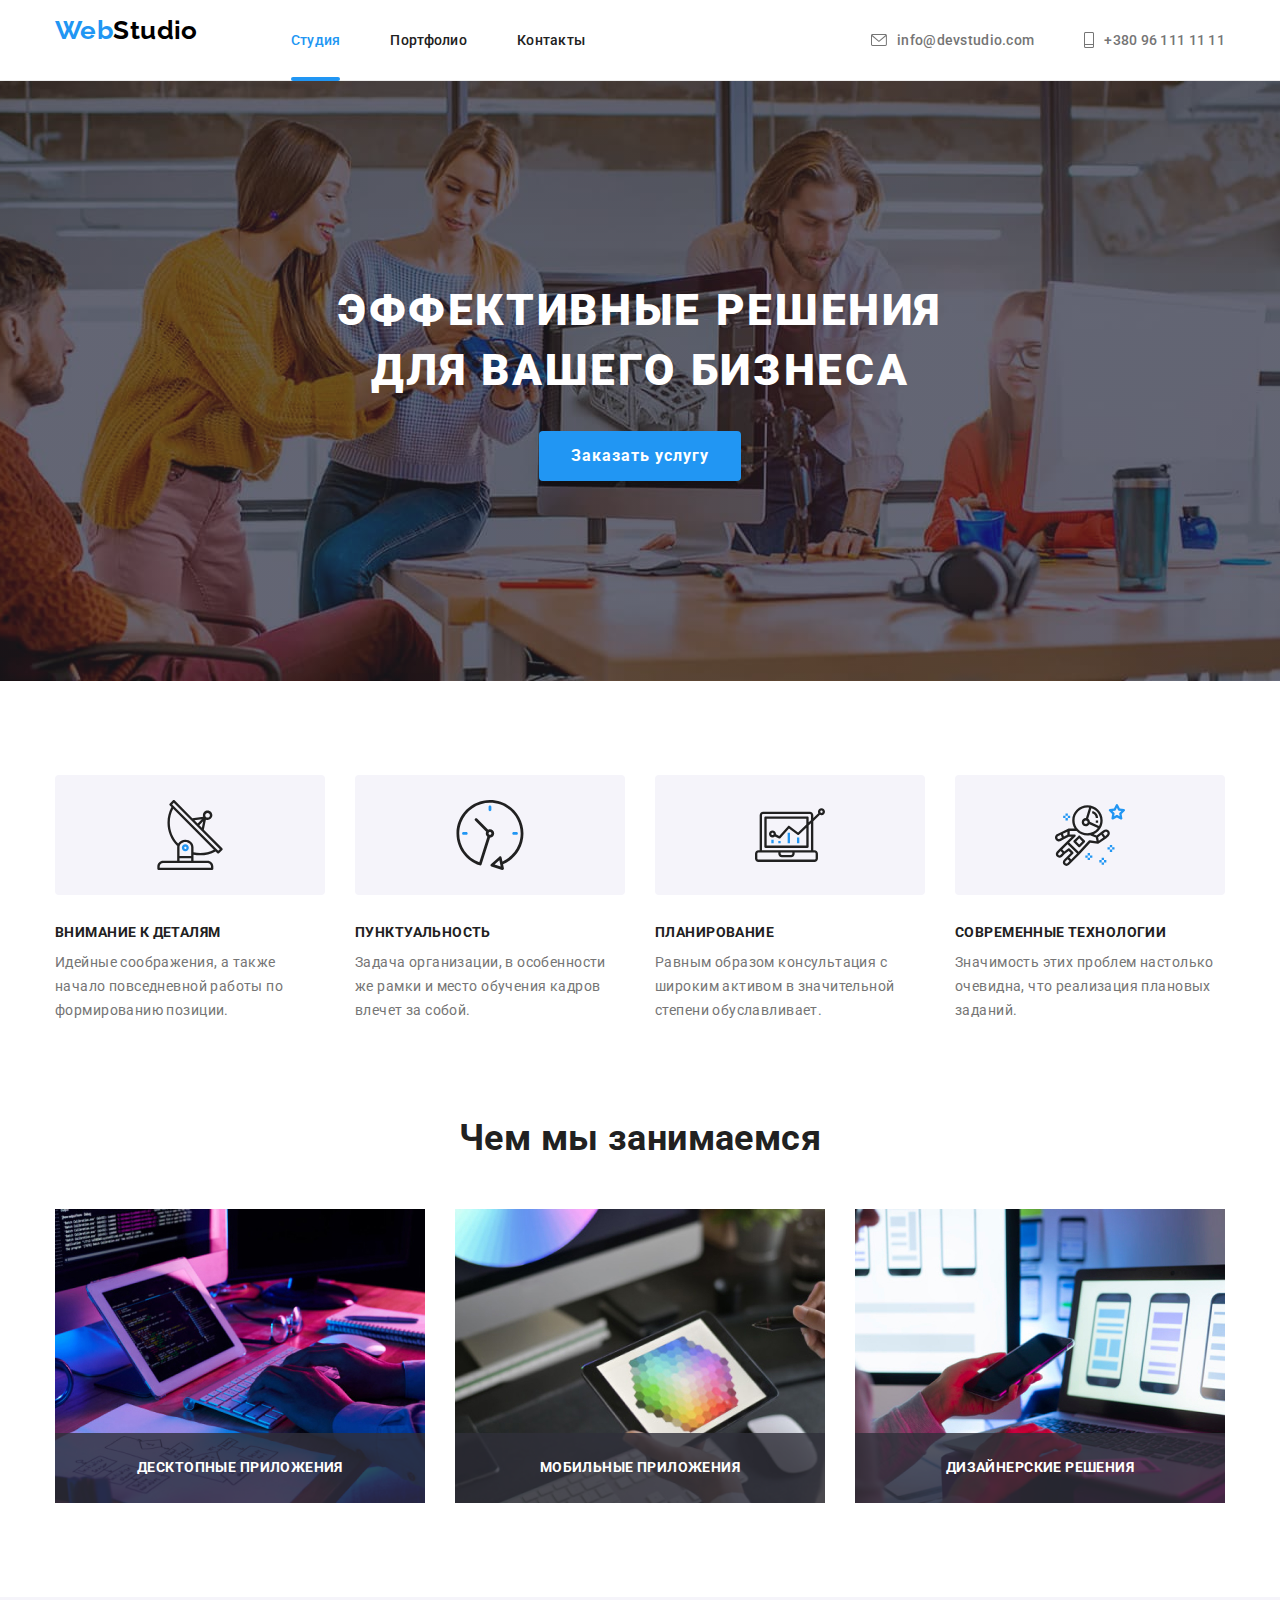
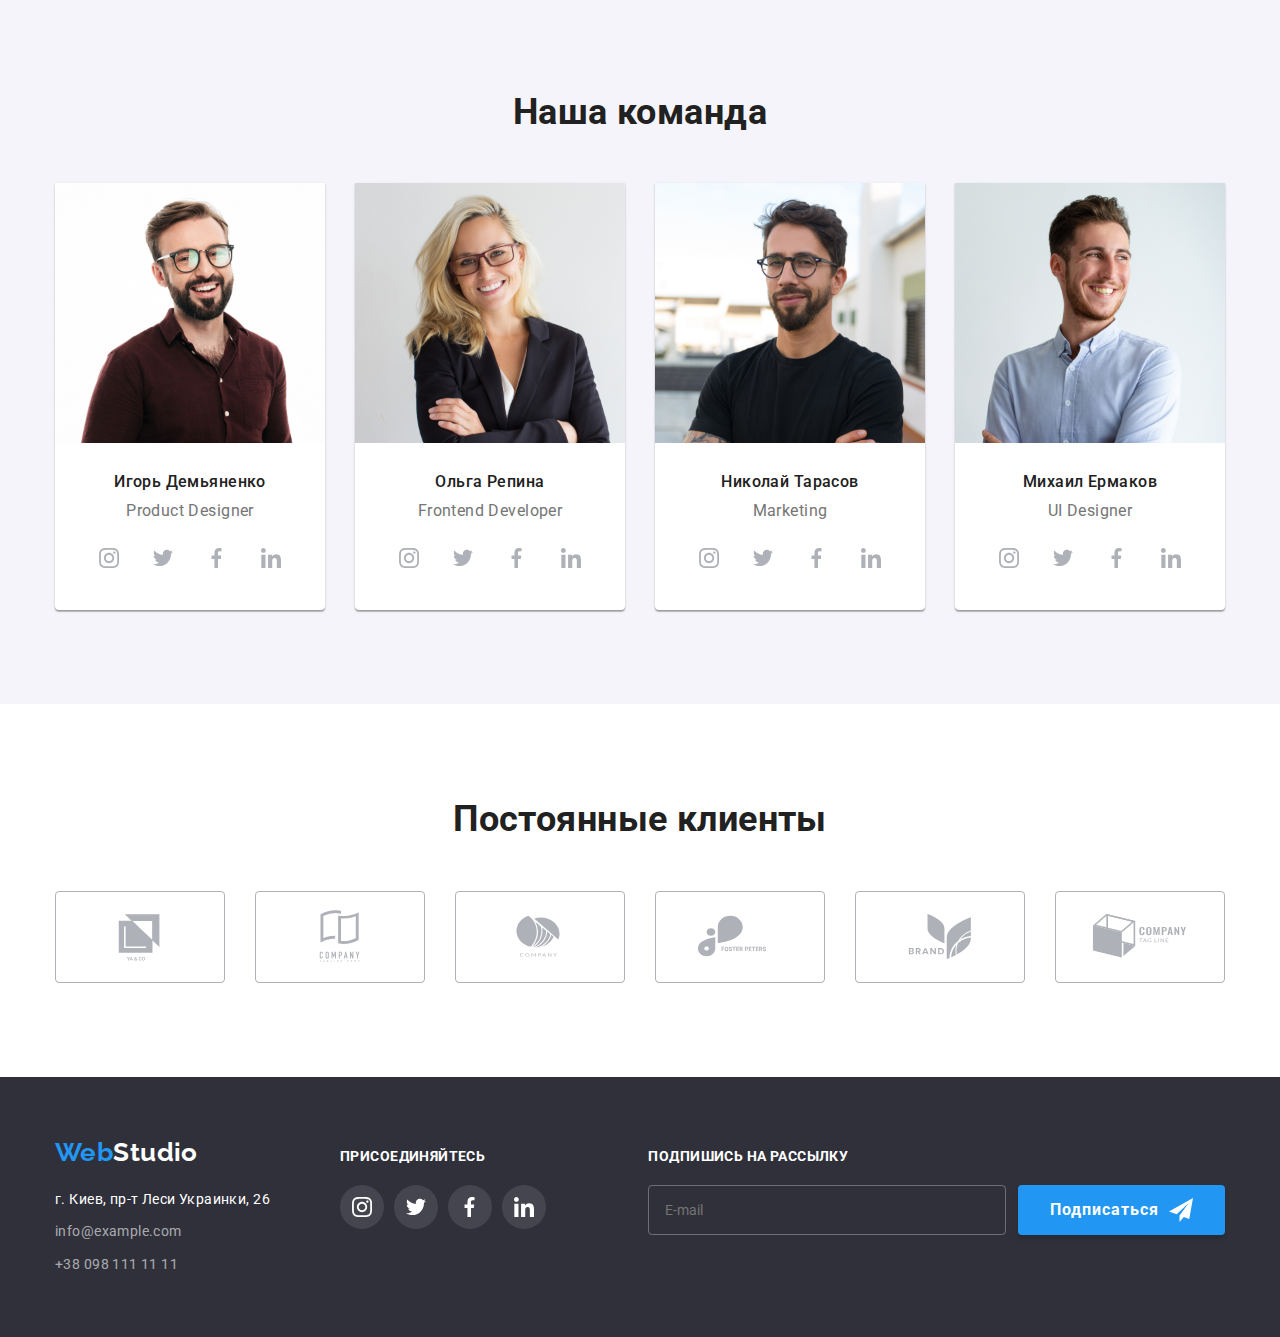
==== index.html @ 44a7eff5 "footer-index" ====
<!DOCTYPE html>
<html lang="ru">

<head>
    <meta charset="UTF-8">
    <meta http-equiv="X-UA-Compatible" content="IE=edge">
    <meta name="viewport" content="width=device-width, initial-scale=1.0">
    <title>WebStudio</title>
    <link rel="preconnect" href="https://fonts.googleapis.com">
    <link rel="preconnect" href="https://fonts.gstatic.com" crossorigin>
    <link href="https://fonts.googleapis.com/css2?family=Raleway:wght@700&family=Roboto:wght@400;500&display=swap"
        rel="stylesheet" />


    <link rel="stylesheet"
        href="https://cdnjs.cloudflare.com/ajax/libs/modern-normalize/1.1.0/modern-normalize.min.css" />



    <link rel="stylesheet" href="./сss/styles.css" />
</head>

<body>
    <header class="page-header">
        <div class="container page-header__container">
            <nav class="container__nav">

                <a href="./index.html" class="container__logo">Web<span class="container__accent">Studio</span></a>

                

                <ul class="navigation list">
                    <li class="navigation__item"><a href="" class="navigation__link navigation__link--current link">Студия</a></li>
                    <li class="navigation__item"><a href="./portfolio.html" class="navigation__link link">Портфолио</a></li>
                    <li class="navigation__item"><a href="" class="navigation__link link">Контакты</a></li>
                </ul>
            </nav>


            <ul class="contact list">


                <li class="contact__item">


                    <a href="mailto:info@devstudio.com" class="contact__link link">
                        <svg class="contact__icon" width="16" height="12">
                            <use href="./images/sprite.svg#icon-envelope"></use>
                        </svg>info@devstudio.com</a>
                </li>





                <li class="contact__item"><a href="tel:+380961111111" class="contact__link link">
                        <svg class="contact__icon" width="10" height="16">
                            <use href="./images/sprite.svg#icon-phone"></use>
                        </svg>+380 96 111 11 11</a></li>
            </ul>
        </div>

    </header>





    <main>
        <section class="hero">
            <div class="container">
                <h1 class="hero__title">Эффективные решения для вашего бизнеса</h1>
    <button type="button" class="button" data-modal-open>Заказать услугу</button>

       
            </div>
        </section>




        <section class="section section--first">
            <div class="container">
                <h2 class="hide">Преимущества</h2>

                <ul class="section__feature card__set list">

                    <li class="item card__item">
                        <div class="section__icon">
                            <svg width="70" height="70">
                                <use href="./images/sprite1.svg#icon-antenna">
                                </use>
                            </svg>
                        </div>

                        <h3 class="feature__title">Внимание к деталям</h3>
                        <p class="section__text">Идейные соображения, а также начало повседневной работы по формированию
                            позиции.</p>
                    </li>

                    <li class="item card__item">
                        <div class="section__icon">
                            <svg width="70" height="70">
                                <use href="./images/sprite1.svg#icon-clock">
                                </use>

                            </svg>
                        </div>
                        <h3 class="feature__title">Пунктуальность</h3>
                        <p class="section__text">Задача организации, в особенности же рамки и место обучения кадров
                            влечет за собой.</p>
                    </li>

                    <li class="item card__item">
                        <div class="section__icon">
                            <svg width="70" height="70">
                                <use href="./images/sprite1.svg#icon-diagram"></use>
                            </svg>
                        </div>
                        <h3 class="feature__title">Планирование</h3>
                        <p class="section__text">Равным образом консультация с широким активом в значительной степени
                            обуславливает.</p>
                    </li>

                    <li class="item card__item">
                        <div class="section__icon">
                            <svg width="70" height="70">
                                <use href="./images/sprite1.svg#icon-astronaut">

                                </use>

                            </svg>
                        </div>
                        <h3 class="feature__title">Современные технологии</h3>
                        <p class="section__text">Значимость этих проблем настолько очевидна, что реализация плановых
                            заданий.</p>
                    </li>

                </ul>
            </div>
        </section>



        <section class="section section--second">
            <div class="container">
                <h2 class="section__title">Чем мы занимаемся</h2>

                <ul class="pictures card__set list">
                    <li class="picture__list card__item">
                        <img class="section__picture" src="./images/img2.jpg" alt="фото с дизайном" width="370">
                        <div class="section__label">
<p>Десктопные приложения</p>
                        </div>
                    </li>

                    <li class="picture__list card__item">
                        <img class="section__picture" src="./images/img3.jpg" alt="фото с дизайном" width="370">
                        <div class="section__label">
                            <p>Мобильные приложения</p>
                        </div>
                    </li>
                    <li class="picture__list card__item">
                        <img class="section__picture" src="./images/img4.jpg" alt="фото с дизайном" width="370">
                        <div class="section__label">
                            <p>Дизайнерские решения</p>
                        </div>
                    </li>

            
            </ul>
            </div>
        </section>



        <section class="section section--third">

            <div class="container">
                <h2 class="section__title">Наша команда</h2>
                <ul class="card__set list">
                    <li class="section__workers card__item">
                        <img class="employee-img" src="./images/img5.jpg" alt="Игопь Демьяненко фото" width="270">
                        <div class="section__profession-employee">
                            <h3 class="section__names">Игорь Демьяненко</h3>
                            <p class="section__workers-text">Product Designer</p>




                            <ul class="cosial-media list">
                                <li class="cosial-media__social-media2">
                                    <a href="https://www.instagram.com/" class="cosial-media__link">
                                        <svg width="20" height="20" class="cosial-media__svg">
                                            <use href="./images/icons.svg#icon-instagram-first"> </use>
                                        </svg>
                                    </a>
                                </li>

                                <li class="cosial-media__social-media2">
                                    <a href="https://twitter.com/?lang=ru" class="cosial-media__link">
                                        <svg width="20" height="20" class="cosial-media__svg">
                                            <use href="./images/icons.svg#icon-twitter-first"> </use>
                                        </svg>
                                    </a>
                                </li>


                                <li class="cosial-media__social-media2">
                                    <a href="https://www.facebook.com/" class="cosial-media__link">
                                        <svg width="20" height="20" class="cosial-media__svg">
                                            <use href="./images/icons.svg#icon-facebook-first"> </use>
                                        </svg>
                                    </a>
                                </li>


                                <li class="cosial-media__social-media2">
                                    <a href="https://ru.linkedin.com/" class="cosial-media__link">
                                        <svg width="20" height="20" class="cosial-media__svg">
                                            <use href="./images/icons.svg#icon-linkedin-first"> </use>
                                        </svg>
                                    </a>
                                </li>

                            </ul>
                        </div>



                    </li>
                    <li class="section__workers card__item">
                        <img class="employee-img" src="./images/img6.jpg" alt="Ольга Репина фото" width="270">
                        <div class="section__profession-employee">

                            <h3 class="section__names">Ольга Репина</h3>
                            <p class="section__workers-text"> Frontend Developer</p>

                            <ul class="cosial-media list">
                                <li class="cosial-media__social-media2">
                                    <a href="https://www.instagram.com/" class="cosial-media__link">
                                        <svg width="20" height="20" class="cosial-media__svg">
                                            <use href="./images/icons.svg#icon-instagram-first"> </use>
                                        </svg>
                                    </a>
                                </li>

                                <li class="cosial-media__social-media2">
                                    <a href="https://twitter.com/?lang=ru" class="cosial-media__link">
                                        <svg width="20" height="20" class="cosial-media__svg">
                                            <use href="./images/icons.svg#icon-twitter-first"> </use>
                                        </svg>
                                    </a>
                                </li>


                                <li class="cosial-media__social-media2">
                                    <a href="https://www.facebook.com/" class="cosial-media__link">
                                        <svg width="20" height="20" class="cosial-media__svg">
                                            <use href="./images/icons.svg#icon-facebook-first"> </use>
                                        </svg>
                                    </a>
                                </li>


                                <li class="cosial-media__social-media2">
                                    <a href="https://ru.linkedin.com/" class="cosial-media__link">
                                        <svg width="20" height="20" class="cosial-media__svg">
                                            <use href="./images/icons.svg#icon-linkedin-first"> </use>
                                        </svg>
                                    </a>
                                </li>

                            </ul>


                        </div>

                    </li>
                    <li class="section__workers card__item">
                        <img class="employee-img" src="./images/img7.jpg" alt="Николай Тарасов фото" width="270">
                        <div class="section__profession-employee">
                            <h3 class="section__names">Николай Тарасов</h3>
                            <p class="section__workers-text">Marketing</p>


                            <ul class="cosial-media list">
                                <li class="cosial-media__social-media2">
                                    <a href="https://www.instagram.com/" class="cosial-media__link">
                                        <svg width="20" height="20" class="cosial-media__svg">
                                            <use href="./images/icons.svg#icon-instagram-first"> </use>
                                        </svg>
                                    </a>
                                </li>

                                <li class="cosial-media__social-media2">
                                    <a href="https://twitter.com/?lang=ru" class="cosial-media__link">
                                        <svg width="20" height="20" class="cosial-media__svg">
                                            <use href="./images/icons.svg#icon-twitter-first"> </use>
                                        </svg>
                                    </a>
                                </li>


                                <li class="cosial-media__social-media2">
                                    <a href="https://www.facebook.com/" class="cosial-media__link">
                                        <svg width="20" height="20" class="cosial-media__svg">
                                            <use href="./images/icons.svg#icon-facebook-first"> </use>
                                        </svg>
                                    </a>
                                </li>


                                <li class="cosial-media__social-media2">
                                    <a href="https://ru.linkedin.com/" class="cosial-media__link">
                                        <svg width="20" height="20" class="cosial-media__svg">
                                            <use href="./images/icons.svg#icon-linkedin-first"> </use>
                                        </svg>
                                    </a>
                                </li>

                            </ul>



                        </div>

                    </li>
                    <li class="section__workers card__item">
                        <img class="employee-img" src="./images/img8.jpg" alt="Михаил Ермаков фото" width="270">
                        <div class="section__profession-employee">
                            <h3 class="section__names">Михаил Ермаков</h3>
                            <p class="section__workers-text">UI Designer</p>




                            <ul class="cosial-media list">
                                <li class="cosial-media__social-media2">
                                    <a href="https://www.instagram.com/" class="cosial-media__link">
                                        <svg width="20" height="20" class="cosial-media__svg">
                                            <use href="./images/icons.svg#icon-instagram-first"> </use>
                                        </svg>
                                    </a>
                                </li>

                                <li class="cosial-media__social-media2">
                                    <a href="https://twitter.com/?lang=ru" class="cosial-media__link">
                                        <svg width="20" height="20" class="cosial-media__svg">
                                            <use href="./images/icons.svg#icon-twitter-first"> </use>
                                        </svg>
                                    </a>
                                </li>


                                <li class="cosial-media__social-media2">
                                    <a href="https://www.facebook.com/" class="cosial-media__link">
                                        <svg width="20" height="20" class="cosial-media__svg">
                                            <use href="./images/icons.svg#icon-facebook-first"> </use>
                                        </svg>
                                    </a>
                                </li>


                                <li class="cosial-media__social-media2">
                                    <a href="https://ru.linkedin.com/" class="cosial-media__link">
                                        <svg width="20" height="20" class="cosial-media__svg">
                                            <use href="./images/icons.svg#icon-linkedin-first"> </use>
                                        </svg>
                                    </a>
                                </li>

                            </ul>




                        </div>
                    </li>

                </ul>
            </div>
        </section>





        <section class="section section--fourth">
            <div class="container">
                <h2 class="section__title">
                    Постоянные клиенты
                </h2>

                <ul class="list card__set">
                    <li class="section__client-item card__item">
                       
                        <a href="" class="section__brands" target="_blank" rel="noreferrer noopener nofollow">
                            <svg width="106" height="60" class="section__brands-svg">
                                <use href="./images/sprite.svg#icon-brand1">
                                </use>
                            </svg>
                        </a>
                    </li>



                    <li class="section__client-item card__item">
                        <a href="" class="section__brands" target="_blank" rel="noreferrer noopener nofollow">
                            <svg width="106" height="60" class="section__brands-svg">
                                <use href="./images/sprite.svg#icon-brand2">
                                </use>
                            </svg>
                        </a>
                    </li>


                    <li class="section__client-item card__item">
                        <a href="" class="section__brands" target="_blank" rel="noreferrer noopener nofollow">
                            <svg width="106" height="60" class="section__brands-svg">
                                <use href="./images/sprite.svg#icon-brand3">
                                </use>
                            </svg>
                        </a>
                    </li>


                    <li class="section__client-item card__item">
                        <a href="" class="section__brands" target="_blank" rel="noreferrer noopener nofollow">
                            <svg width="106" height="60" class="section__brands-svg">
                                <use href="./images/sprite.svg#icon-brand4">
                                </use>
                            </svg>
                        </a>
                    </li>


                    <li class="section__client-item card__item">
                        <a href="" class="section__brands" target="_blank" rel="noreferrer noopener nofollow">
                            <svg width="106" height="60" class="section__brands-svg">
                                <use href="./images/sprite.svg#icon-brand5">
                                </use>
                            </svg>
                        </a>
                    </li>



                    <li class="section__client-item card__item">
                        <a href="" class="section__brands" target="_blank" rel="noreferrer noopener nofollow">
                            <svg width="106" height="60" class="section__brands-svg">
                                <use href="./images/sprite.svg#icon-brand6">
                                </use>
                            </svg>
                        </a>
                    </li>

                </ul>

            </div>

        </section>

    </main>

    <footer class="footer">

        <div class="container footer__container">

          


            <div class="footer-item">
                <a href="" class="container__logo">Web<span class="container__accent--footer">Studio</span></a>
            <address>
                <ul class="footer__contact list">

                    <li class="footer__contact-item"><a href="https://goo.gl/maps/GeF5nWyXuvvMnV2t5" target="_blank" rel="noreferrer noopener nofollow" class="footer__address link">г. Киев, пр-т Леси
                            Украинки, 26</a></li>
                    <li class="footer__contact-item"><a href="mailto:info@example.com"
                            class="footer__address link">info@example.com</a></li>
                    <li class="footer__contact-item"><a href="tel:+380981111111" class="footer__address link">+38 098 111 11
                            11</a></li>

    
        </ul>
        </address>
        </div>


        <div class="footer-item">
            <h2 class="footer-title">Присоединяйтесь</h2>

    <ul class="cosial-media list">
        <li class="cosial-media__social-media2">
            <a href="https://www.instagram.com/" class="cosial-media__link">
                <svg width="20" height="20" class="cosial-media__svg">
                    <use href="./images/icons.svg#icon-instagram-first"> </use>
                </svg>
            </a>
        </li>
    
        <li class="cosial-media__social-media2">
            <a href="https://twitter.com/?lang=ru" class="cosial-media__link">
                <svg width="20" height="20" class="cosial-media__svg">
                    <use href="./images/icons.svg#icon-twitter-first"> </use>
                </svg>
            </a>
        </li>
    
    
        <li class="cosial-media__social-media2">
            <a href="https://www.facebook.com/" class="cosial-media__link">
                <svg width="20" height="20" class="cosial-media__svg">
                    <use href="./images/icons.svg#icon-facebook-first"> </use>
                </svg>
            </a>
        </li>
    
    
        <li class="cosial-media__social-media2">
            <a href="https://ru.linkedin.com/" class="cosial-media__link">
                <svg width="20" height="20" class="cosial-media__svg">
                    <use href="./images/icons.svg#icon-linkedin-first"> </use>
                </svg>
            </a>
        </li>
    
    </ul>





        </div>

<div class="footer-item">
  
<form class="form-footer">

    <label class="footer-label"> <span class="footer-title">Подпишись на рассылку</span>
    <input class="footer-input" type="text" name="footer-email" id="email" placeholder="E-mail">
    </label>
    <button class="button" type="submit">Подписаться
        <svg class="svg-footer" width="24px" height="24px">
            <use href="./images/icons.svg#icon-telegram"></use>
        </svg>
    </button>
</form>
</div>

</div>
    </footer>

        <div class="backdrop is-hidden" data-modal>
            <div class="modal">
        
                <p class="form-text">Оставьте свои данные, мы вам перезвоним </p>
                <form class="form-modal">
        
        
                    <div class="form-field">
                        <label for="name" class="text-label">Имя</label>
                        <input class="modal-input" type="text" name="text" id="name">
                        <svg width="18px" height="18px" class="svg-modal-icon">
                            <use href="./images/icons.svg#icon-person-modal"></use>
                        </svg>
                    </div>
        
                    <div class="form-field">
                        <label for="tel" class="text-label">Телефон</label>
                        <input class="modal-input" type="number" name="tel" id="tel">
                        <svg width="18px" height="18px" class="svg-modal-icon">
                            <use href="./images/icons.svg#icon-phone-modal"></use>
                        </svg>
                    </div>
        
        
                    <div class="form-field">
                        <label for="mail" class="text-label">Почта</label>
                        <input class="modal-input" type="email" name="mail" id="mail">
                        <svg width="18px" height="18px" class="svg-modal-icon">
                            <use href="./images/icons.svg#icon-email-modal"></use>
                        </svg>
                    </div>
        
                    <div class="form-field">
                        <label for="comment" class="text-label">Комментарий</label>
                        <textarea class="text-area" name="comment" id="comment" cols="30" rows="5"
                            placeholder="Введите текст"></textarea>
                    </div>
        
        
                    <label class="modal-agreement">
                    
                            <input class="checkbox visually-hiden" type="checkbox" name="user-checkbox">
                            <span class="modal-checkbox">
        
                                <svg class="modal-checkbox-icon" width="16px" height="15px">
                                    <use href="./images/icons.svg#icon-Vector-12"></use>
                                </svg>
                            </span>
        
                            <span>Соглашаюсь с рассылкой и принимаю <a href="#" class="offers link">Условия договора</a></span>
                        
        
                    </label>
        
        
                    <button type="submit" class="button">Отправить</button>
        
        
                </form>
        
        
        
        
        
        
        
                <button class="modal-close-button" type="button" data-modal-close>
                    <svg class="modal-close-icon" width="11" height="11">
                        <use href="./images/close-icon.svg#icon-close-icon"></use>
                    </svg>
                </button>
            </div>
        </div>

<script src="./js/modal.js"></script>
</body>

</html>
---- сss/styles.css ----
:root {
 
    --primary-text-color: #FFFFFF;
 --title-text-color: #212121;
 --accent-color: #2196F3;
 --small-text-color: #757575;
--background-color: #2F303A;
--timing-duraction: 1000ms;
--timing-function: cubic-bezier(0.4, 0, 0.2, 1);



}

body{
    color: var(--title-text-color);
    background-color: var(--primary-text-color);

    font-family: Roboto, sans-serif;
    letter-spacing: 0.03em;
    font-size: 14px;
    line-height: 1.71;

}

.visually-hiden {
  
    position: absolute !important;
    clip: rect(1px 1px 1px 1px);
    padding: 0 !important;
    border: 0 !important;
    height: 1px !important;
    width: 1px !important;
    overflow: hidden;
}

.no-scroll {
    overflow: hidden;
}

address {
font-style: inherit;
}


img {
    display: block;
    max-width: 100%;
    height: auto;
}

.list {
    padding: 0;
        margin: 0;

    list-style: none;

}

p, h1,h2,h3 {
    margin: 0;
}

.section__title {
    margin-top: 0px;
margin-bottom: 50px;

    font-size: 36px;
    line-height: 1.17;
    text-align: center;
 
}

.section {

    padding-top: 94px;
    padding-bottom: 94px;

}

.link {
    text-decoration: none;

}

.card__set {
    display: flex;
    flex-wrap:wrap;
    margin-left: -30px;
    margin-top: -30px;
}

.card__item {
    margin-left: 30px;
    margin-top: 30px;
}


.container__logo {
   color: var(--accent-color);
    font-family: Raleway, sans-serif;
        font-weight: 700;
        font-size: 26px;
        line-height: 1.19;
        text-decoration: none;

    
}

.page-header .container__logo {
    margin-right: 93px;
}




.container__logo {
    display: inline-block;
    margin-bottom: 20px;
}




.container {
margin-left: auto;
    margin-right: auto;
    width: 1200px;
    padding-right: 15px;
    padding-left: 15px;
    

}

.page-header__container {
    display: flex;
   align-items: center;
}









.container__accent{
  color: #000000;  
}

.container__accent--footer {
    color: #FFFFFF;
}

.page-header {
    background-color: var(--primary-text-color);
    border-bottom: 1px solid #ECECEC;
}

.navigation__link--current {
    color: var(--accent-color);
}


.navigation__link,
.contact__link {

    position: relative;
color: var(--title-text-color);

font-weight: 500;
     
        line-height: 1.15;
        letter-spacing: 0.02em;
        display: flex;
        align-items: center;
 

        padding-top: 32px;
        padding-bottom: 32px;

        transition-property: color;
        transition-timing-function: cubic-bezier(0.4, 0, 0.2, 1);
            transition-duration: 1000ms;
}



.navigation__link.navigation__link--current::after {
    position: absolute;
    bottom: 0;
    left: 0;
    width: 100%;
    content: "";
    height: 4px;
    background-color: #2196F3;
    border-radius: 2px;
    bottom: -1px;
}









/* контакт-нав */
.contact__link
{

    color: var(--small-text-color);
    
        
}

.navigation__link:hover,
.navigation__link:focus,
.contact__link:hover,
.contact__link:focus,
.footer .contact-link:hover,
.footer .contact-link:focus,
.navigation__link--current {
color: var(--accent-color);


}

.footer {
 
    padding-top: 60px;
    padding-bottom: 60px;
  
}
/* снизу вроде убрать */




.section--third {
    color: var(--title-text-color);
background-color: #F5F4FA;



}




.hero {
    background-color: var(--background-color);
    padding: 200px 0;
    text-align: center;
background-image: linear-gradient(rgba(47, 48, 58, 0.4), rgba(47, 48, 58, 0.4)),url(../images/bcgimg1.jpg);
background-position: center;
max-width: 1600px;
margin: auto;


}

.hero__title {

    margin-top: 0;
    margin-bottom: 30px;
  
font-weight: 900;
        font-size: 44px;
        line-height: 1.36;
        margin: auto;
        margin-bottom: 30px;

        max-width: 696px;
        text-transform: uppercase;
        letter-spacing: 0.06em;
    color: var(--primary-text-color);


 
}
 


/* features */
.feature__title {
 
    margin-top: 0px;
margin-bottom: 10px;

    font-size: 14px;
    line-height: 1.14;
    text-transform: uppercase;

}
.section__text {
    color: var(--small-text-color);

 


}

/* кнопка */
.button {
    display: flex;
    align-items: center;
    justify-content: center;
        font-weight: 700;
            font-size: 16px;
            line-height: 30px;
color: var(--primary-text-color);
    background-color: var(--accent-color);

    border-radius: 4px;
    padding: 10px 32px;
letter-spacing: 0.06em;
    cursor: pointer;
   
 border:none;
box-shadow: 0px 4px 4px rgba(0, 0, 0, 0.15);
min-width: 200px;
margin-left: auto;
margin-right: auto;

transition-property: background-color;
transition-duration: var(--timing-duraction);
transition-timing-function: var(--timing-function);


}


.button:hover, .button:focus {
    background-color: #188CE8;
}




.portfolio-button {

    color: var(--title-text-color);
        background-color: #F5F4FA;
        font-family: 'Roboto';
        font-style: normal;
        font-weight: 500;
        font-size: 16px;
        line-height: 1.62;
        text-align: center;
        letter-spacing: 0.03em;
        border-radius: 4px;

        padding: 6px 22px;
      cursor: pointer;
      border:none;
transition-property: color, box-shadow, background-color;
    transition-timing-function: cubic-bezier(0.4, 0, 0.2, 1);
        transition-duration: 1000ms;


}



 

.button-item {
    margin-right: 8px;
}

.button-item:last-child {
    margin-right: 0;
}






.portfolio-button:hover{
        color: var(--primary-text-color);
            background-color: var(--accent-color);
            box-shadow: 0px 1px 3px rgba(0, 0, 0, 0.12), 0px 1px 1px rgba(0, 0, 0, 0.14), 0px 2px 1px rgba(0, 0, 0, 0.2);
}
.portfolio-button:focus{
        color: var(--primary-text-color);
            background-color: var(--accent-color);
            box-shadow: 0px 1px 3px rgba(0, 0, 0, 0.12), 0px 1px 1px rgba(0, 0, 0, 0.14), 0px 2px 1px rgba(0, 0, 0, 0.2);
}

.portfolio-title {
 color: var(--title-text-color);
font-size: 18px;
    line-height: 2;
    letter-spacing: 0.06em;
margin-top: 0px;

margin-bottom: 4px;


}
.portfolio-text {
    color: var(--small-text-color);
    margin-top: 0px;
    
   
}

.section__names
{
font-size: 16px;
font-weight: 500;

    line-height: 1.18;
    text-align: center;

    margin-top: 0px;
    margin-bottom: 10px;

}

.section__workers-text {
 color: var(--small-text-color);
        font-size: 16px;
        line-height: 1.18;  
        text-align: center;

        margin-top: 0px;
        margin-bottom: 16px;
}

.footer {
    background-color: var(--background-color);
  
}

.footer-nav-adress {
    color: var(--primary-text-color);
    font-style: normal;
}



.currently-active {
    color: var(--primary-text-color);
        background-color: var(--accent-color)
}

.footer .logo .accent {
    color: var(--primary-text-color);
}


.footer .contact-link {
    color: rgba(255, 255, 255, 0.6);
    font-weight: 400;
    font-style: normal;

  
}




.picture__list {
 width: calc(100% / 3 - 30px);
 position: relative;
}


.section__label {
        position: absolute;
            width: 370px;
            height: 70px;
            right: 0px;
            bottom: 0px;
            background-color: rgba(48, 48, 58, 0.8);
            display: flex;
            justify-content: center;
            align-items: center;
            font-weight: 700;
            color: #FFFFFF;
            line-height: 1.14;
        text-transform: uppercase;
}







.footer__address {
    color: rgba(255, 255, 255, 0.6);
    transition-property: color;
            transition-timing-function: cubic-bezier(0.4, 0, 0.2, 1);
                transition-duration: 1000ms;
}

.footer__address[target="_blank"] {color: #FFFFFF;}

.footer__address:hover, 
.footer__address:focus {
    color: #2196F3;
    
}


.navigation {
    display: flex;

 
}

.navigation__item {

    margin-right: 50px;
}

.navigation__item:last-child {
    margin-right: 0;
}

.contact {
    display: flex;
    margin-left: auto;
}


   




.contact__item {
    margin-right: 50px;
}

.contact__item:last-child {
    margin-right: 0px;
}


.hide {
    position: absolute;
        width: 1px;
        height: 1px;
        margin: -1px;
        border: 0;
        padding: 0;
    
        white-space: nowrap;
        clip-path: inset(100%);
        clip: rect(0 0 0 0);
        overflow: hidden;
}

.container__nav {
    display: flex;
    align-items: center;
}





.section__feature .item {
    width: calc(100% / 4 - 30px);
 
}







.section--second {
padding-top: 0px;
   
}



.wrap-element {

width: calc(100% / 3 - 30px);

}







.section__workers {
 width: calc(100% / 4 - 30px);
    background-color: #FFFFFF;
box-shadow: 0px 1px 3px rgba(0, 0, 0, 0.12), 0px 1px 1px rgba(0, 0, 0, 0.14), 0px 2px 1px rgba(0, 0, 0, 0.2);




border-bottom-left-radius: 4px;
border-bottom-right-radius: 4px;

}








.list-button {
    display: flex;
    justify-content: center;

    margin-bottom: 50px;
}

.portfolio-description {
    padding: 24px 24px;
        border-bottom: 1px solid #EEEEEE;
            border-right: 1px solid #EEEEEE;
            border-left: 1px solid #EEEEEE;
}

.portfolio-section {

}



.section__profession-employee {
    padding-top: 30px;
    padding-bottom: 30px;
    padding-left: 15px;
    padding-right: 15px;
}

.footer__contact-item:not(:last-child) {
    margin-bottom: 9px;
}



.contact__icon {
    margin-right: 10px;
    fill: #757575;
    transition-property: fill;
    transition-timing-function: cubic-bezier(0.4, 0, 0.2, 1);
        transition-duration: 1000ms;
   
   
}



.contact__link:hover .contact__icon,
.contact__link:focus .contact__icon {
    fill: #2196F3;


}




.icon-antenna,
.icon-clock,
.icon-computer,
.icon-astronaut,
.section__icon
{
    border-radius: 4px;
    display: flex;
    background-color: #F5F4FA;
align-items: center;
justify-content: center;

height: 120px;
margin-bottom: 30px;
}


.cosial-media {

        display: flex;
        justify-content: center;
            align-items: center;
  
    }








.cosial-media__svg,
.cosial-media__svg,
.cosial-media__svg,
.cosial-media__svg
{
    fill: #AFB1B8;
    transition-property: fill;
    transition-timing-function: cubic-bezier(0.4, 0, 0.2, 1);
        transition-duration: 1000ms;

}

.footer .cosial-media__svg,
.footer .cosial-media__svg,
.footer .cosial-media__svg,
.footer .cosial-media__svg {
    fill: #FFFFFF;
}

.section__client-item {
 width: calc(100% / 6 - 30px);
}



.section__brands {
    justify-content: center;
        align-items: center;
    display: flex;

   width: 100%;
    height: 92px;
    border-radius: 4px;
    border: 1px solid #afb1b8;
  

transition-property: border;

    transition-timing-function: cubic-bezier(0.4, 0, 0.2, 1);
        transition-duration: 1000ms;
       
}




.footer-title {
  display: block;
    text-transform: uppercase;
    color: #FFFFFF;
    font-size: 14px;
    line-height: 1.14;
    margin-bottom: 20px;
    margin-top: 0px;
    font-weight: 700;
}

   .footer__container {
 align-items: baseline;
    
    display: flex;
   }

.wrap-link {
    display: flex;
    flex-direction: column;
}


.wrap-link:hover, .wrap-link:focus {
    box-shadow: 0px 1px 3px rgba(0, 0, 0, 0.12), 0px 1px 1px rgba(0, 0, 0, 0.14), 0px 2px 1px rgba(0, 0, 0, 0.2);
}

.social-media {
    display: flex;
        justify-content: center;

}



.cosial-media__social-media2:not(:last-child) {
    margin-right: 10px;
}

.link-instagram,
.link-twitter,
.link-facebook,
.link-linkedin, 
.cosial-media__link
{
    display: flex;
    justify-content: center;
    align-items: center;
    width: 44px;
    height: 44px;
    border-radius: 50%;
    background-color: rgba(255, 255, 255, 0.1);

transition-property: background-color;
transition-timing-function: cubic-bezier(0.4, 0, 0.2, 1);
    transition-duration: 1000ms;
}


.link-instagram:hover,
.link-instagram:focus,
.link-twitter:hover,
.link-twitter:focus,
.link-facebook:hover,
.link-facebook:focus,
.link-linkedin:hover,
.link-linkedin:focus, 
.cosial-media__link:hover,
.cosial-media__link:focus
{
    background-color: #2196F3;

      


}

.link-instagram:hover .cosial-media__svg,
.link-twitter:hover .cosial-media__svg,
.link-facebook:hover .cosial-media__svg,
.link-linkedin:hover .cosial-media__svg,
.link-instagram:focus .cosial-media__svg,
.link-twitter:focus .cosial-media__svg,
.link-facebook:focus .cosial-media__svg,
.link-linkedin:focus .cosial-media__svg, 
.cosial-media__link:hover .cosial-media__svg,
.cosial-media__link:focus .cosial-media__svg,
.cosial-media__link:hover .cosial-media__svg,
.cosial-media__link:focus .cosial-media__svg,
.cosial-media__link:hover .cosial-media__svg,
.cosial-media__link:focus .cosial-media__svg,
.cosial-media__link:hover .cosial-media__svg,
.cosial-media__link:focus .cosial-media__svg
{
    fill: #ffffff;
}




.section__brands:hover .section__brands-svg,
.section__brands:focus .section__brands-svg {

fill: #2196F3
        
}

.section__brands:hover,
.section__brands:focus {

border: 1px solid #2196f3;

}


.section__brands-svg {
    fill: #AFB1B8;
    transition-property: fill;
transition-timing-function: cubic-bezier(0.4, 0, 0.2, 1);
    transition-duration: 1000ms;
   
}

.instagram2,
.twitter2,
.linkedin2,
.facebook2 {
fill: #FFFFFF;
}

.footer-item:not(:last-child){
    margin-right: 70px;
}

.footer-item:last-child {
    margin-left: auto;
}

.hidden-box {
 
    position: relative;
    overflow: hidden;

}



.overlay-text {
        height: 100%;
            width: 100%;
position: absolute;
    color: #ffffff;
    top: 0;


    transform: translateY(200%);
   
padding-left: 24px;
padding-right: 24px;
padding-top: 63px;
padding-bottom: 63px;
    font-size: 18px;
    line-height: 1.55;
    overflow: hidden;

    transition-property: background-color, transform, opacity;
    transition-duration: 1000ms;
        transition-timing-function: cubic-bezier(0.4, 0, 0.2, 1);
}







.wrap-element:hover .overlay-text,
.wrap-element:focus .overlay-text {

    background-color: rgba(33, 150, 243, 0.9);
    transform: translateY(0);
opacity: 1;
  
   

}

.backdrop {
    position: fixed;
    top: 0;
    left: 0;
    width: 100vw;
    height: 100vh;
    background-color: rgba(0, 0, 0, 0.2);


opacity: 1;
visibility: visible;
pointer-events: initial;

transition-property: opacity, visibility;
transition-duration: 1000ms;
transition-timing-function: cubic-bezier(0.4, 0, 0.2, 1);
transition-duration: 0s;
z-index: 1;
}

.backdrop.is-hidden {
    opacity: 0;
    visibility: hidden;
    pointer-events: none;
}



.modal {
    max-width: 528px;
    width: 100%;
    min-height: 581px;
    background-color: #FFFFFF;
    position: absolute;
    top: 50%;
    left:50%;
    transform: translate(-50%, -50%);
   
    border-radius: 4px;
    box-shadow: 0px 1px 3px rgba(0, 0, 0, 0.12), 0px 1px 1px rgba(0, 0, 0, 0.14), 0px 2px 1px rgba(0, 0, 0, 0.2);
 padding: 40px;

transition-property: transform;
transition-duration: 1000ms;
transition-timing-function: cubic-bezier(0.4, 0, 0.2, 1);

}

.backdrop.is-hidden .modal {
    transform: translate(-50%, -50%) scale(0) rotate(120deg);
}

.modal-close-button {
    border: none;
    background-color: transparent;
    display: flex;
    align-items: center;
    justify-content: center;

    cursor: pointer;

    height: 30px;
    width: 30px;
border: 1px solid rgba(0, 0, 0, 0.1);
border-radius: 50%;
position: absolute;

top: 8px;
right: 8px;

}

.modal-close-icon {
    fill: #000000;


width: 11px;
height: 11px;

transition-property: fill;
transition-duration: var(--timing-duraction);
transition-timing-function: var(--timing-function);
}

.modal-close-button:hover .modal-close-icon{
  fill:  #2196F3;



}


.form-text {
  
margin-bottom: 12px;
font-size: 20px;
line-height: 1.15;
font-weight: 700;
}





.form-field {
    display: flex;
    flex-direction: column;
position: relative;
}

.form-field:not(:last-of-type) {
    margin-bottom: 10px;
}


.form-field:last-of-type {
    margin-bottom: 20px;
}

.text-label {
    
    color: #757575;
 font-size: 12px;
line-height: 1.16;
    letter-spacing: 0.01em;
    margin-bottom: 4px;

}

.modal-input {
    padding-top: 12px;
        padding-bottom: 12px;
        padding-left: 42px;
        outline: none;
   
    border: 1px solid rgba(33, 33, 33, 0.2);
        border-radius: 4px;

        transition-property: border;
        transition-duration: 1000ms;
        transition-timing-function: var(--timing-function);
    
}









.text-area {
    border: 1px solid rgba(33, 33, 33, 0.2);
        border-radius: 4px;
        padding-top: 12px;
        padding-bottom: 12px;
      padding-left: 16px;
        padding-right: 16px;
        outline: 0;
    resize: none;

            transition-property: border;
                transition-duration: 1000ms;
                transition-timing-function: var(--timing-function);
    
}

.text-area::placeholder {
    color: rgba(117, 117, 117, 0.5);
}


.svg-modal-icon {
    position:absolute;
    top: 50%;
    left: 15px;
    margin-right: 15px;

            transition-property: fill;
                transition-duration: 1000ms;
                transition-timing-function: var(--timing-function);
}

.modal-input:focus,
.modal-input:hover,
.text-area:focus,
.text-area:hover {

    border: 1px solid #2196f3;
}

.modal-input:focus+.svg-modal-icon,
.modal-input:hover+.svg-modal-icon {
    fill: #2196f3;
}


.offers {
    border-bottom: 1px solid #2196F3;
    color: #2196F3;

}








.modal-agreement {
    margin-bottom: 40px;
    display: flex;
    align-items: center;
    justify-content: center;
}





.modal-checkbox {
    display: flex;
    align-items: center;
    justify-content: center;
width: 16px;
    height: 15px;
    border: 2px solid #212121;
     
        border-radius: 2px;
        color: transparent;
  margin-right: 7px;
  cursor: pointer;
}


.checkbox:checked + .modal-checkbox {
    border-color: #2196F3;
background-color: #2196F3;
color: #FFFFFF;
}


.checkbox:hover +.modal-checkbox, .checkbox:focus + .modal-checkbox {

 
    border: 2px solid #2196F3;
}

.modal-checkbox-icon {
    fill: currentColor;
}







.footer-input {
    padding-top: 15px;
    padding-bottom: 15px;
    padding-left: 16px;
    border: 1px solid rgba(255, 255, 255, 0.3);
  
  width: 358px;
  margin-right: 12px;
  height: 50px;
  background-color: inherit;
  outline: none;
border-radius: 4px;
color: #FFFFFF;
}


.footer-input:hover,.footer-input:focus {
        border: 1px solid #2196F3;
}



.form-footer {
    display: flex;
    flex-wrap: wrap;
align-items: flex-end;
    
}

.svg-footer {
    margin-left: 10px;
}

/* лого шрифт Raleway вес 700*/
/* шрифт везде кроме лого Roboto  */
/* шрифт Roboto вес. Жирный 500. Мелкий 400 */
/* весь маленький текст #757575 */
/* весь жирный текст при копировании еще написано background #212121;  */
/* цвет лого синяя часть. где черная не ясно #2196F3 */
/* цвет кнопки с услугами (акцент) #2196F3 */
/* цвет футера #2F303A */
/* цвет за сотрудникам background: #F5F4FA; */
/* цвет  рядом с кнопкой услуг background: #2F303A; */
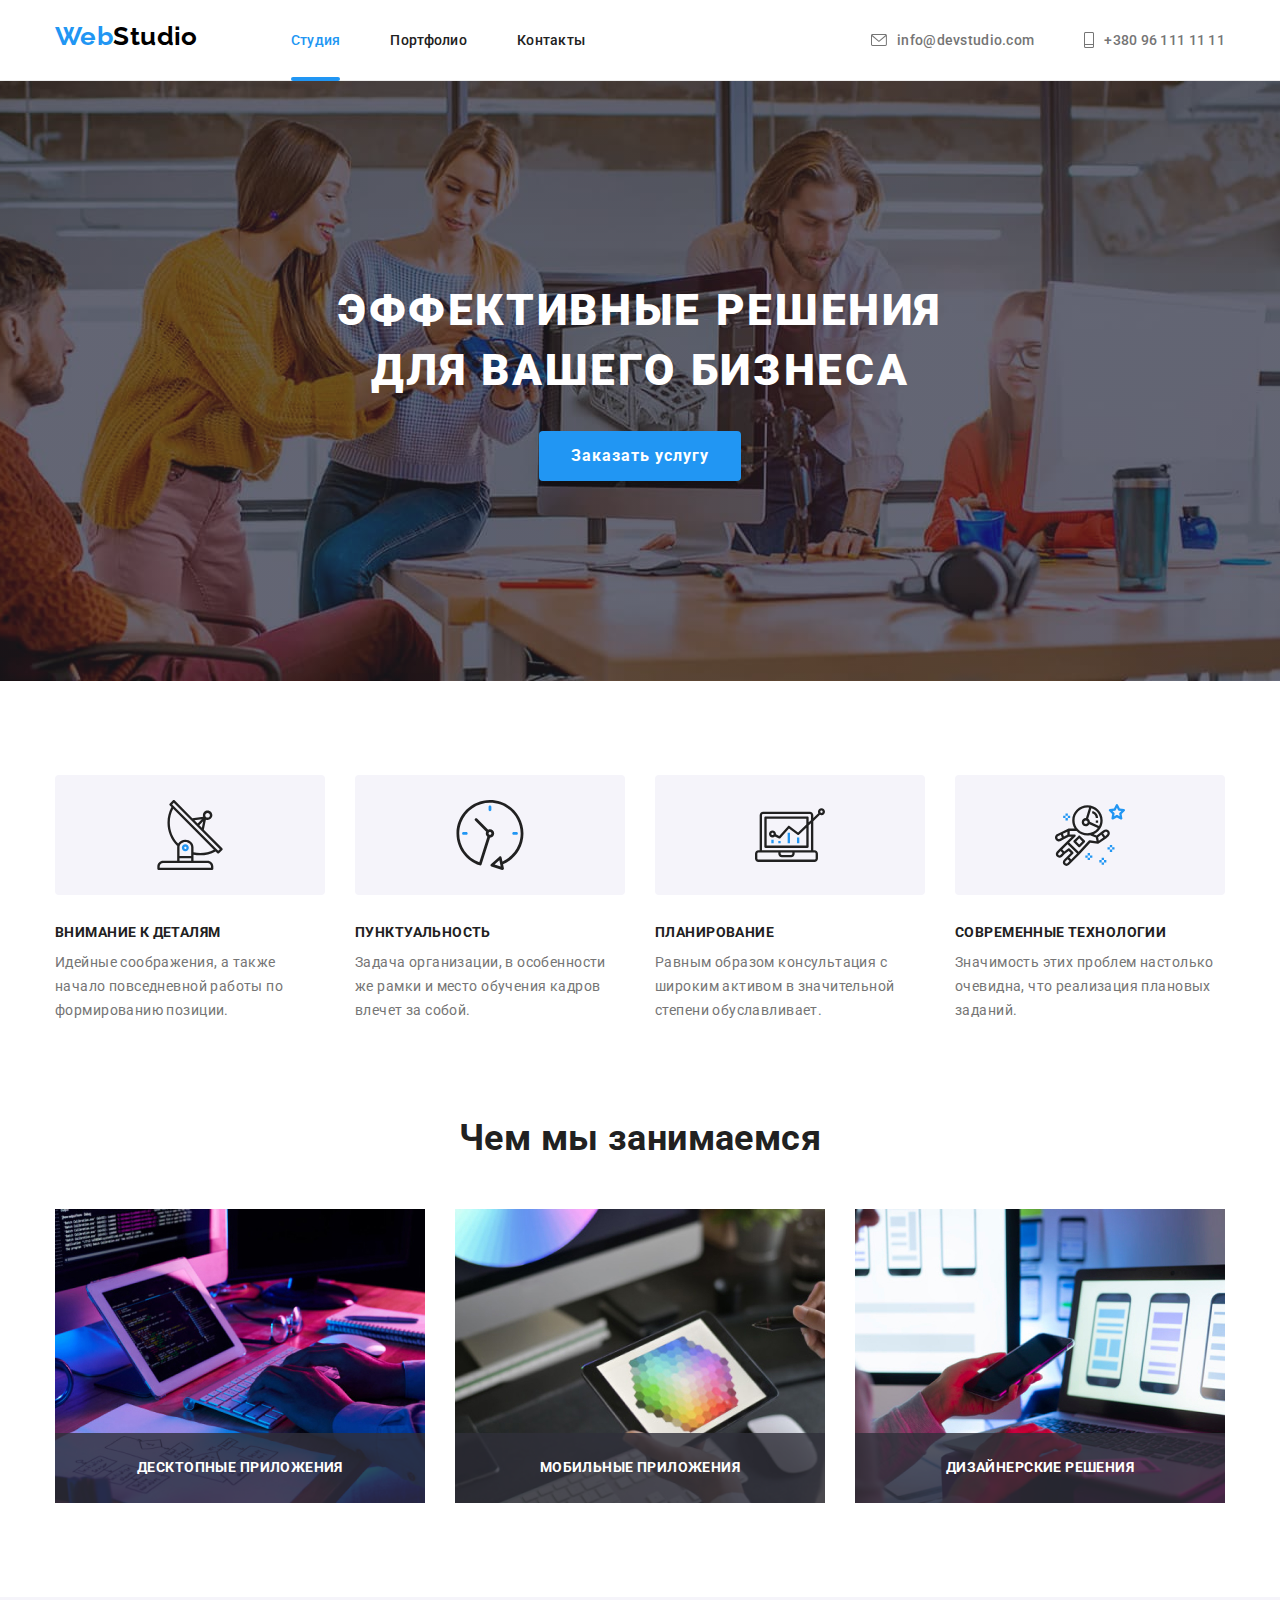
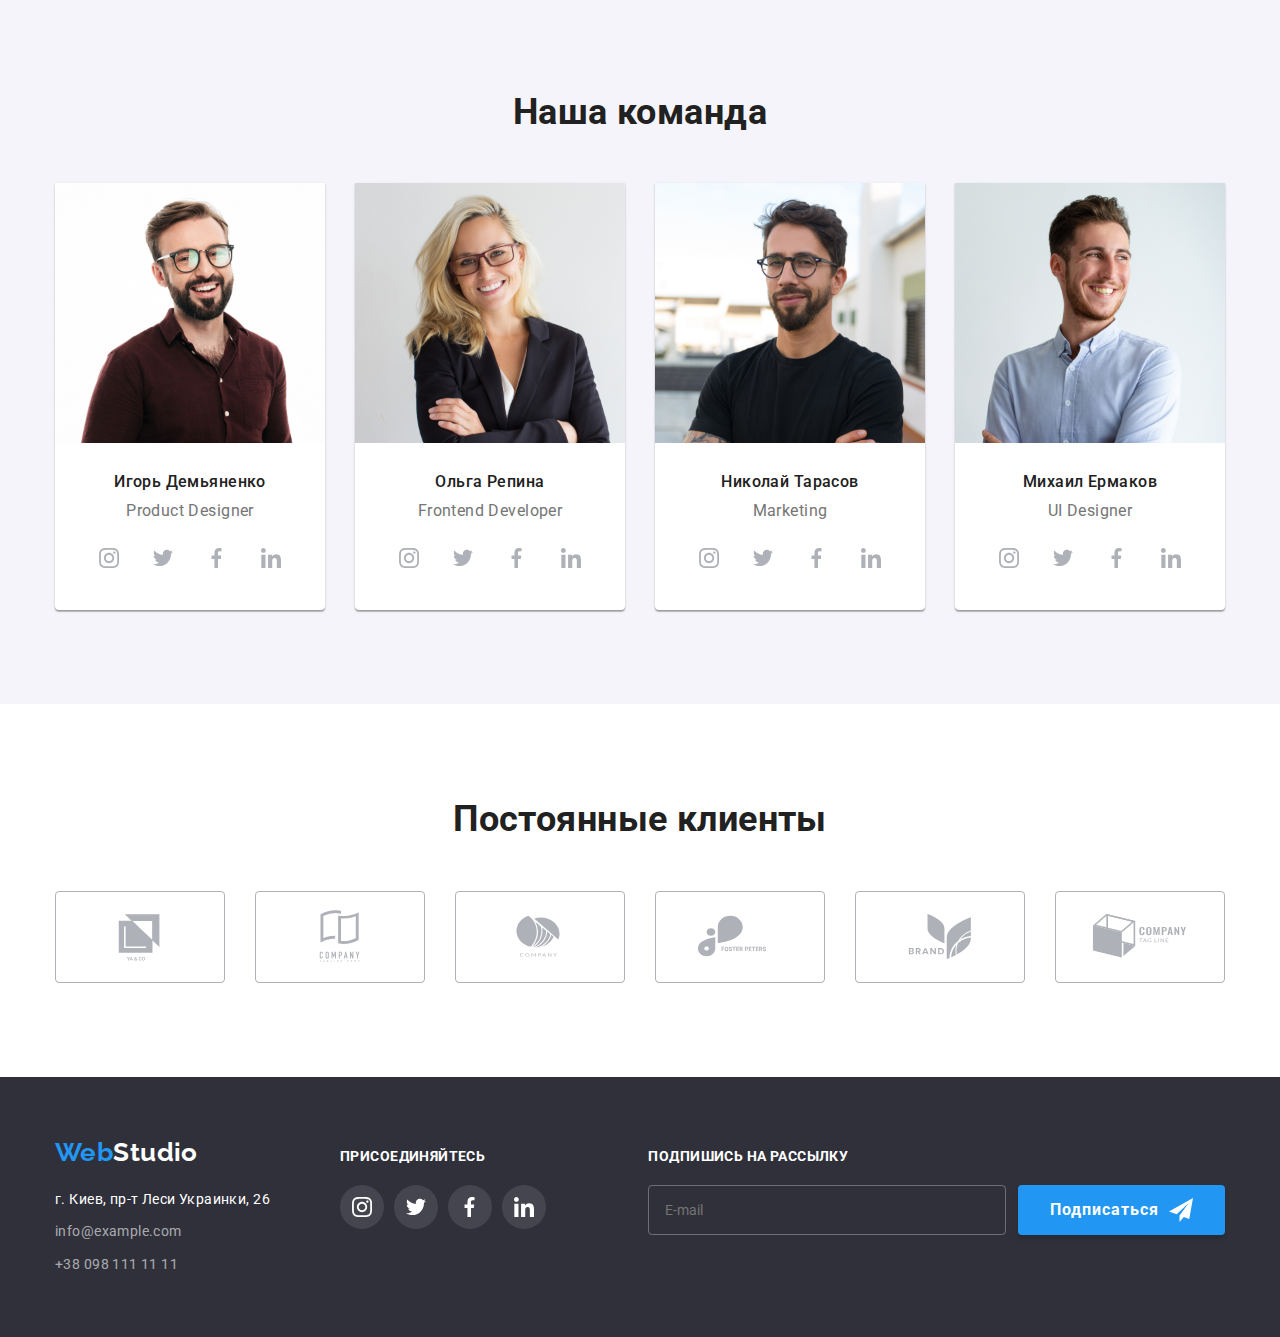
==== commit 80ee4471: "index finish" ====
--- a/index.html
+++ b/index.html
@@ -489,7 +489,7 @@
 
 
         <div class="footer-item">
-            <h2 class="footer-title">Присоединяйтесь</h2>
+            <h2 class="footer-form__title">Присоединяйтесь</h2>
 
     <ul class="cosial-media list">
         <li class="cosial-media__social-media2">
@@ -536,9 +536,9 @@
 
 <div class="footer-item">
   
-<form class="form-footer">
-
-    <label class="footer-label"> <span class="footer-title">Подпишись на рассылку</span>
+<form class="footer-form">
+
+    <label class="footer-label"> <span class="footer-form__title">Подпишись на рассылку</span>
     <input class="footer-input" type="text" name="footer-email" id="email" placeholder="E-mail">
     </label>
     <button class="button" type="submit">Подписаться
@@ -555,37 +555,37 @@
         <div class="backdrop is-hidden" data-modal>
             <div class="modal">
         
-                <p class="form-text">Оставьте свои данные, мы вам перезвоним </p>
-                <form class="form-modal">
-        
-        
-                    <div class="form-field">
-                        <label for="name" class="text-label">Имя</label>
-                        <input class="modal-input" type="text" name="text" id="name">
-                        <svg width="18px" height="18px" class="svg-modal-icon">
+                <p class="modal__form-text">Оставьте свои данные, мы вам перезвоним </p>
+                <form class="modal__form">
+        
+        
+                    <div class="modal__form-field">
+                        <label for="name" class="modal__text-label">Имя</label>
+                        <input class="modal__input" type="text" name="text" id="name">
+                        <svg width="18px" height="18px" class="modal__icon-svg">
                             <use href="./images/icons.svg#icon-person-modal"></use>
                         </svg>
                     </div>
         
-                    <div class="form-field">
-                        <label for="tel" class="text-label">Телефон</label>
-                        <input class="modal-input" type="number" name="tel" id="tel">
-                        <svg width="18px" height="18px" class="svg-modal-icon">
+                    <div class="modal__form-field">
+                        <label for="tel" class="modal__text-label">Телефон</label>
+                        <input class="modal__input" type="number" name="tel" id="tel">
+                        <svg width="18px" height="18px" class="modal__icon-svg">
                             <use href="./images/icons.svg#icon-phone-modal"></use>
                         </svg>
                     </div>
         
         
-                    <div class="form-field">
-                        <label for="mail" class="text-label">Почта</label>
-                        <input class="modal-input" type="email" name="mail" id="mail">
-                        <svg width="18px" height="18px" class="svg-modal-icon">
+                    <div class="modal__form-field">
+                        <label for="mail" class="modal__text-label">Почта</label>
+                        <input class="modal__input" type="email" name="mail" id="mail">
+                        <svg width="18px" height="18px" class="modal__icon-svg">
                             <use href="./images/icons.svg#icon-email-modal"></use>
                         </svg>
                     </div>
         
-                    <div class="form-field">
-                        <label for="comment" class="text-label">Комментарий</label>
+                    <div class="modal__form-field">
+                        <label for="comment" class="modal__text-label">Комментарий</label>
                         <textarea class="text-area" name="comment" id="comment" cols="30" rows="5"
                             placeholder="Введите текст"></textarea>
                     </div>
@@ -618,8 +618,8 @@
         
         
         
-                <button class="modal-close-button" type="button" data-modal-close>
-                    <svg class="modal-close-icon" width="11" height="11">
+                <button class="modal__close-button" type="button" data-modal-close>
+                    <svg class="modal__close-icon" width="11" height="11">
                         <use href="./images/close-icon.svg#icon-close-icon"></use>
                     </svg>
                 </button>
--- a/сss/styles.css
+++ b/сss/styles.css
@@ -560,7 +560,7 @@
 
 .container__nav {
     display: flex;
-    align-items: center;
+    align-items: baseline;
 }
 
 
@@ -750,7 +750,7 @@
 
 
 
-.footer-title {
+.footer-form__title {
   display: block;
     text-transform: uppercase;
     color: #FFFFFF;
@@ -989,7 +989,7 @@
     transform: translate(-50%, -50%) scale(0) rotate(120deg);
 }
 
-.modal-close-button {
+.modal__close-button {
     border: none;
     background-color: transparent;
     display: flex;
@@ -1009,7 +1009,7 @@
 
 }
 
-.modal-close-icon {
+.modal__close-icon {
     fill: #000000;
 
 
@@ -1021,7 +1021,7 @@
 transition-timing-function: var(--timing-function);
 }
 
-.modal-close-button:hover .modal-close-icon{
+.modal__close-button:hover .modal__close-icon{
   fill:  #2196F3;
 
 
@@ -1029,7 +1029,7 @@
 }
 
 
-.form-text {
+.modal__form-text {
   
 margin-bottom: 12px;
 font-size: 20px;
@@ -1041,22 +1041,22 @@
 
 
 
-.form-field {
+.modal__form-field {
     display: flex;
     flex-direction: column;
 position: relative;
 }
 
-.form-field:not(:last-of-type) {
+.modal__form-field:not(:last-of-type) {
     margin-bottom: 10px;
 }
 
 
-.form-field:last-of-type {
+.modal__form-field:last-of-type {
     margin-bottom: 20px;
 }
 
-.text-label {
+.modal__text-label {
     
     color: #757575;
  font-size: 12px;
@@ -1066,7 +1066,7 @@
 
 }
 
-.modal-input {
+.modal__input {
     padding-top: 12px;
         padding-bottom: 12px;
         padding-left: 42px;
@@ -1110,7 +1110,7 @@
 }
 
 
-.svg-modal-icon {
+.modal__icon-svg {
     position:absolute;
     top: 50%;
     left: 15px;
@@ -1121,16 +1121,16 @@
                 transition-timing-function: var(--timing-function);
 }
 
-.modal-input:focus,
-.modal-input:hover,
+.modal__input:focus,
+.modal__input:hover,
 .text-area:focus,
 .text-area:hover {
 
     border: 1px solid #2196f3;
 }
 
-.modal-input:focus+.svg-modal-icon,
-.modal-input:hover+.svg-modal-icon {
+.modal__input:focus+.modal__icon-svg,
+.modal__input:hover+.modal__icon-svg {
     fill: #2196f3;
 }
 
@@ -1219,7 +1219,7 @@
 
 
 
-.form-footer {
+.footer-form {
     display: flex;
     flex-wrap: wrap;
 align-items: flex-end;
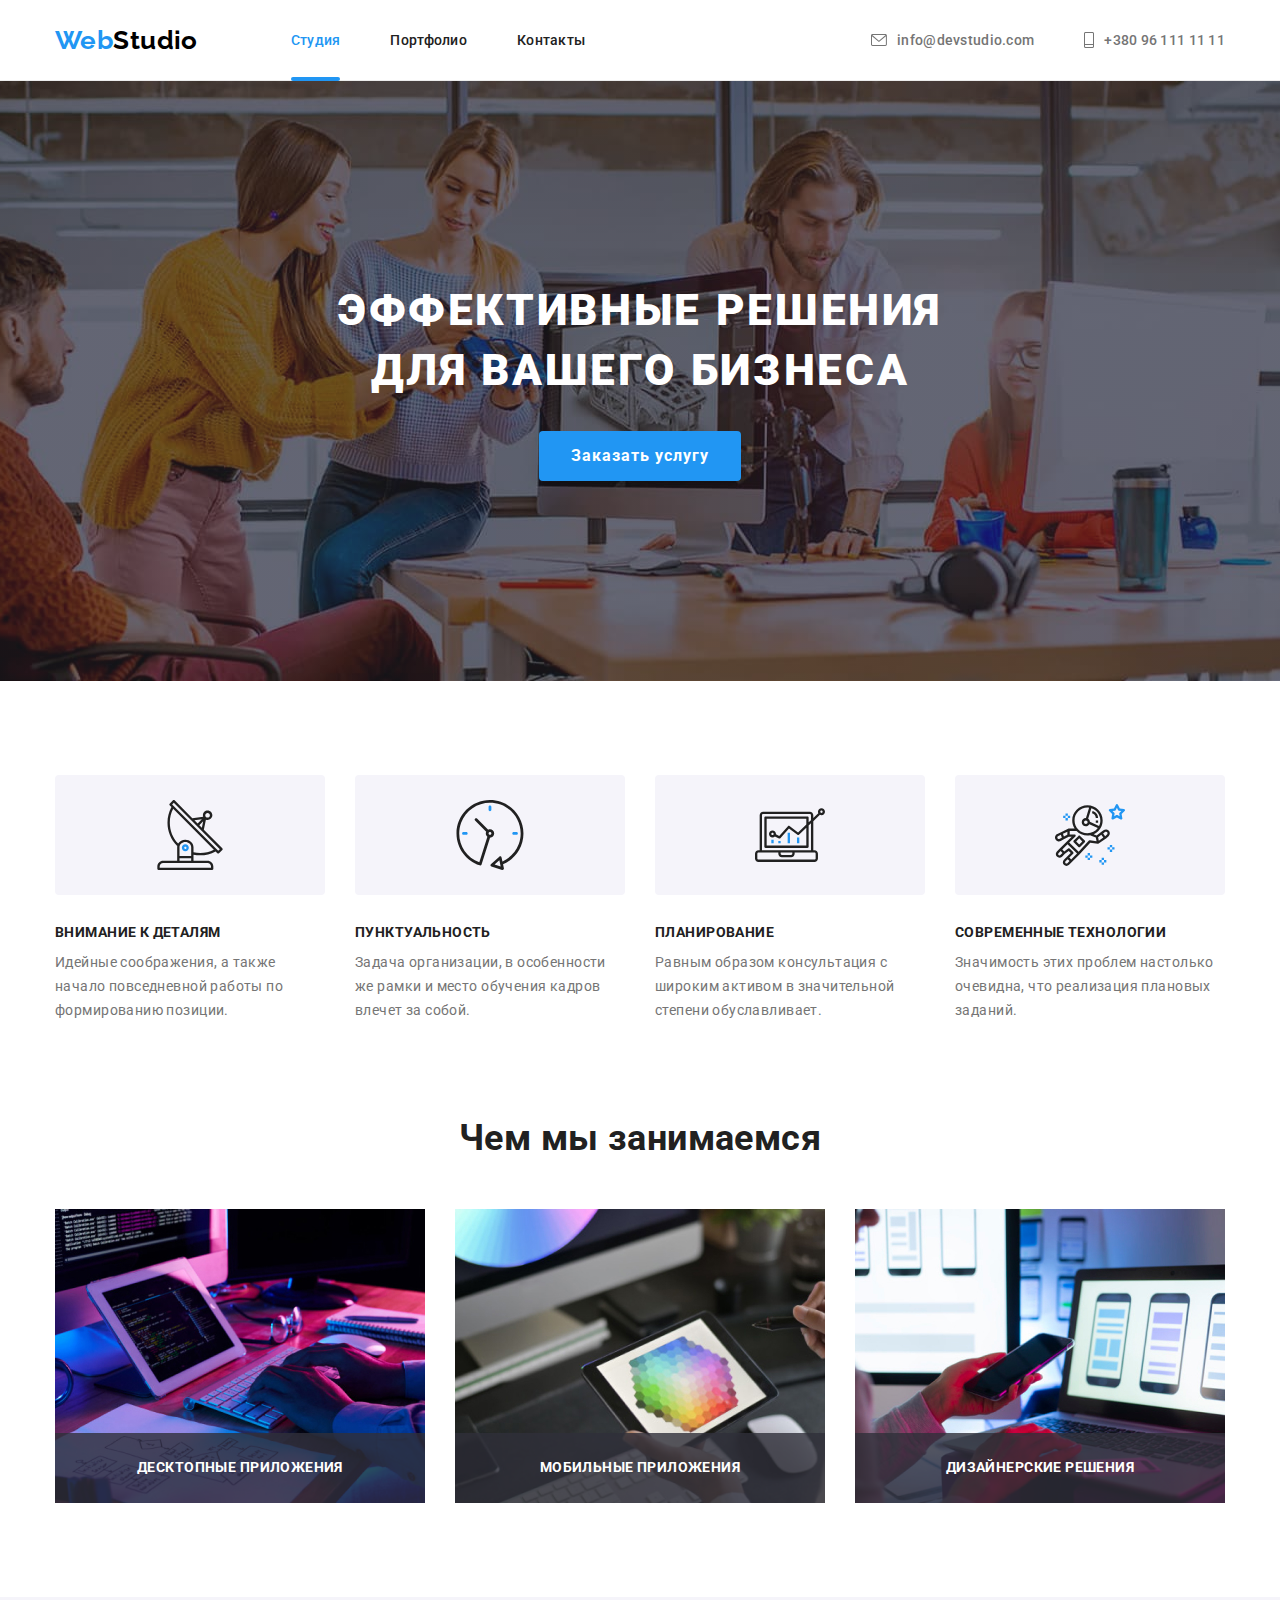
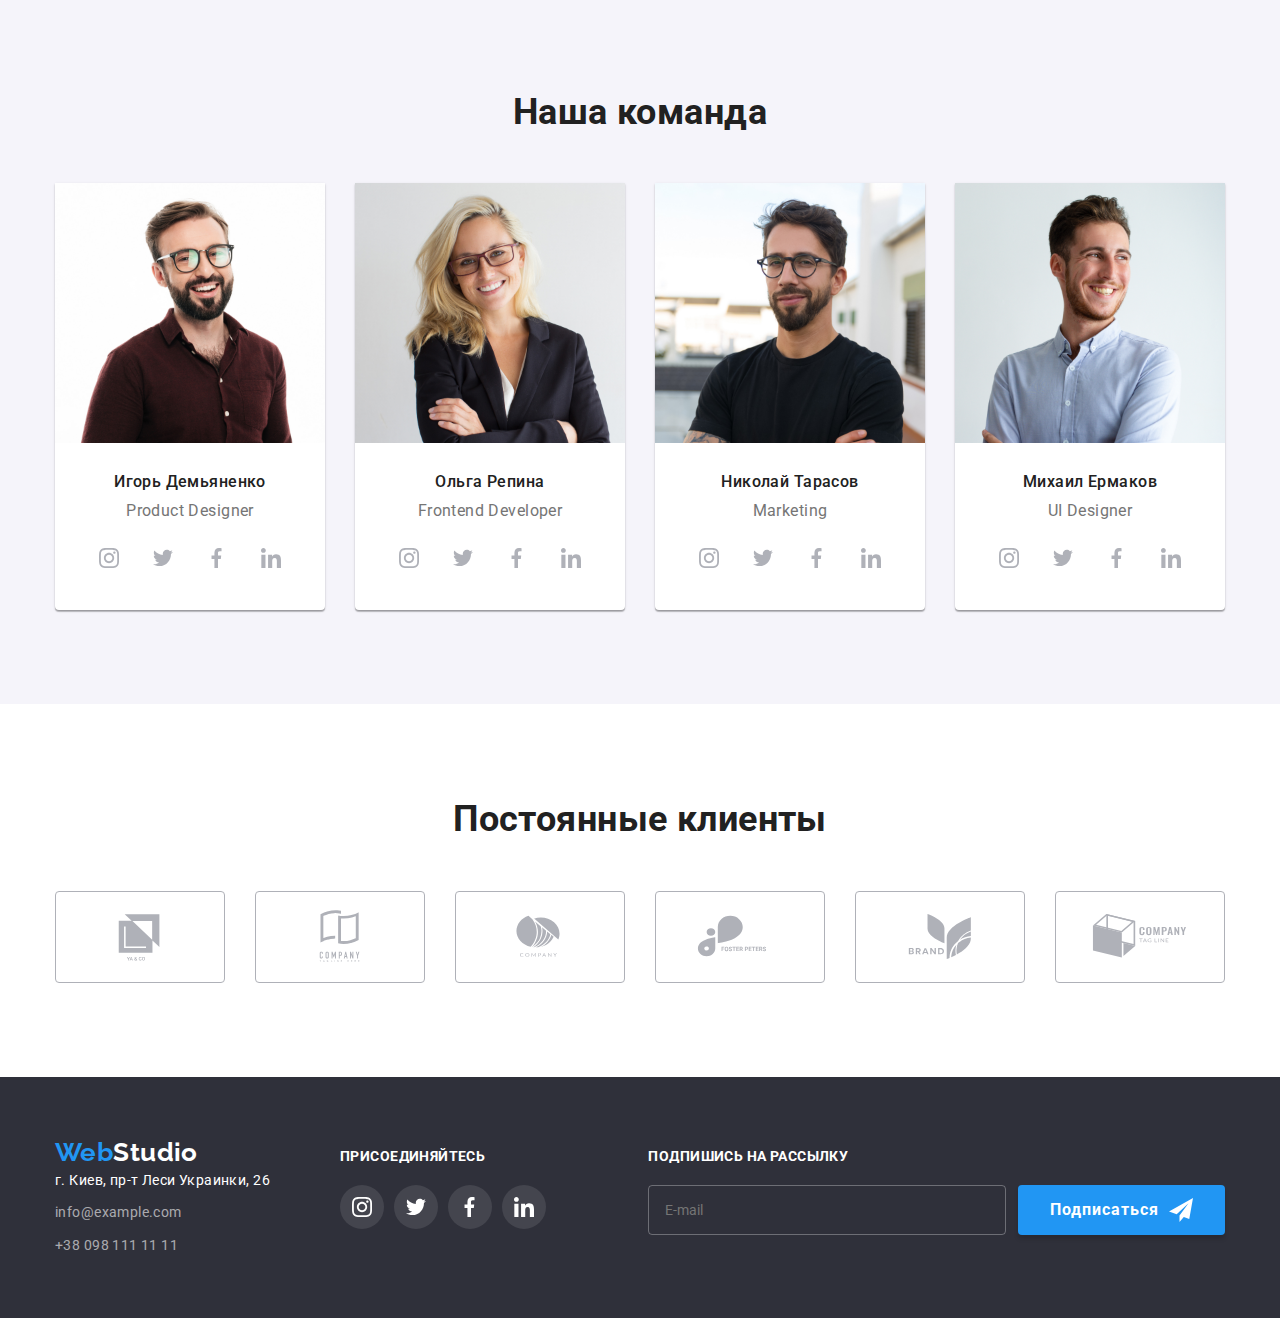
==== commit 317e3d17: "finish bem" ====
--- a/index.html
+++ b/index.html
@@ -83,7 +83,7 @@
             <div class="container">
                 <h2 class="hide">Преимущества</h2>
 
-                <ul class="section__feature card__set list">
+                <ul class="section__feature card-set list">
 
                     <li class="item card__item">
                         <div class="section__icon">
@@ -146,7 +146,7 @@
             <div class="container">
                 <h2 class="section__title">Чем мы занимаемся</h2>
 
-                <ul class="pictures card__set list">
+                <ul class="pictures card-set list">
                     <li class="picture__list card__item">
                         <img class="section__picture" src="./images/img2.jpg" alt="фото с дизайном" width="370">
                         <div class="section__label">
@@ -178,7 +178,7 @@
 
             <div class="container">
                 <h2 class="section__title">Наша команда</h2>
-                <ul class="card__set list">
+                <ul class="card-set list">
                     <li class="section__workers card__item">
                         <img class="employee-img" src="./images/img5.jpg" alt="Игопь Демьяненко фото" width="270">
                         <div class="section__profession-employee">
@@ -392,7 +392,7 @@
                     Постоянные клиенты
                 </h2>
 
-                <ul class="list card__set">
+                <ul class="list card-set">
                     <li class="section__client-item card__item">
                        
                         <a href="" class="section__brands" target="_blank" rel="noreferrer noopener nofollow">
@@ -591,7 +591,7 @@
                     </div>
         
         
-                    <label class="modal-agreement">
+                    <label class="modal__agreement">
                     
                             <input class="checkbox visually-hiden" type="checkbox" name="user-checkbox">
                             <span class="modal-checkbox">
--- a/сss/styles.css
+++ b/сss/styles.css
@@ -83,7 +83,7 @@
 
 }
 
-.card__set {
+.card-set {
     display: flex;
     flex-wrap:wrap;
     margin-left: -30px;
@@ -95,6 +95,10 @@
     margin-top: 30px;
 }
 
+.card-set__item {
+        margin-left: 30px;
+            margin-top: 30px;
+}
 
 .container__logo {
    color: var(--accent-color);
@@ -116,7 +120,7 @@
 
 .container__logo {
     display: inline-block;
-    margin-bottom: 20px;
+    
 }
 
 
@@ -340,7 +344,7 @@
 
 
 
-.portfolio-button {
+.portfolio-section__button {
 
     color: var(--title-text-color);
         background-color: #F5F4FA;
@@ -367,11 +371,11 @@
 
  
 
-.button-item {
+.portfolio-section__item {
     margin-right: 8px;
 }
 
-.button-item:last-child {
+.portfolio-section__item:last-child {
     margin-right: 0;
 }
 
@@ -380,18 +384,18 @@
 
 
 
-.portfolio-button:hover{
+.portfolio-section__button:hover{
         color: var(--primary-text-color);
             background-color: var(--accent-color);
             box-shadow: 0px 1px 3px rgba(0, 0, 0, 0.12), 0px 1px 1px rgba(0, 0, 0, 0.14), 0px 2px 1px rgba(0, 0, 0, 0.2);
 }
-.portfolio-button:focus{
+.portfolio-section__button:focus{
         color: var(--primary-text-color);
             background-color: var(--accent-color);
             box-shadow: 0px 1px 3px rgba(0, 0, 0, 0.12), 0px 1px 1px rgba(0, 0, 0, 0.14), 0px 2px 1px rgba(0, 0, 0, 0.2);
 }
 
-.portfolio-title {
+.card-set__title {
  color: var(--title-text-color);
 font-size: 18px;
     line-height: 2;
@@ -402,7 +406,7 @@
 
 
 }
-.portfolio-text {
+.card-set__text {
     color: var(--small-text-color);
     margin-top: 0px;
     
@@ -444,7 +448,7 @@
 
 
 
-.currently-active {
+.portfolio-section__currently-active {
     color: var(--primary-text-color);
         background-color: var(--accent-color)
 }
@@ -560,7 +564,7 @@
 
 .container__nav {
     display: flex;
-    align-items: baseline;
+    align-items: center;
 }
 
 
@@ -585,7 +589,7 @@
 
 
 
-.wrap-element {
+.card-set__wrap-element {
 
 width: calc(100% / 3 - 30px);
 
@@ -624,7 +628,7 @@
     margin-bottom: 50px;
 }
 
-.portfolio-description {
+.card-set__description {
     padding: 24px 24px;
         border-bottom: 1px solid #EEEEEE;
             border-right: 1px solid #EEEEEE;
@@ -632,7 +636,8 @@
 }
 
 .portfolio-section {
-
+padding-top: 94px;
+    padding-bottom: 94px;
 }
 
 
@@ -767,13 +772,13 @@
     display: flex;
    }
 
-.wrap-link {
+.card-set__wrap-link {
     display: flex;
     flex-direction: column;
 }
 
 
-.wrap-link:hover, .wrap-link:focus {
+.card-set__wrap-link:hover, .card-set__wrap-link:focus {
     box-shadow: 0px 1px 3px rgba(0, 0, 0, 0.12), 0px 1px 1px rgba(0, 0, 0, 0.14), 0px 2px 1px rgba(0, 0, 0, 0.2);
 }
 
@@ -888,7 +893,7 @@
     margin-left: auto;
 }
 
-.hidden-box {
+.card-set__hidden-box {
  
     position: relative;
     overflow: hidden;
@@ -897,7 +902,7 @@
 
 
 
-.overlay-text {
+.card-set__overlay {
         height: 100%;
             width: 100%;
 position: absolute;
@@ -926,8 +931,8 @@
 
 
 
-.wrap-element:hover .overlay-text,
-.wrap-element:focus .overlay-text {
+.card-set__wrap-element:hover .card-set__overlay,
+.card-set__wrap-element:focus .card-set__overlay {
 
     background-color: rgba(33, 150, 243, 0.9);
     transform: translateY(0);
@@ -1148,7 +1153,7 @@
 
 
 
-.modal-agreement {
+.modal__agreement {
     margin-bottom: 40px;
     display: flex;
     align-items: center;
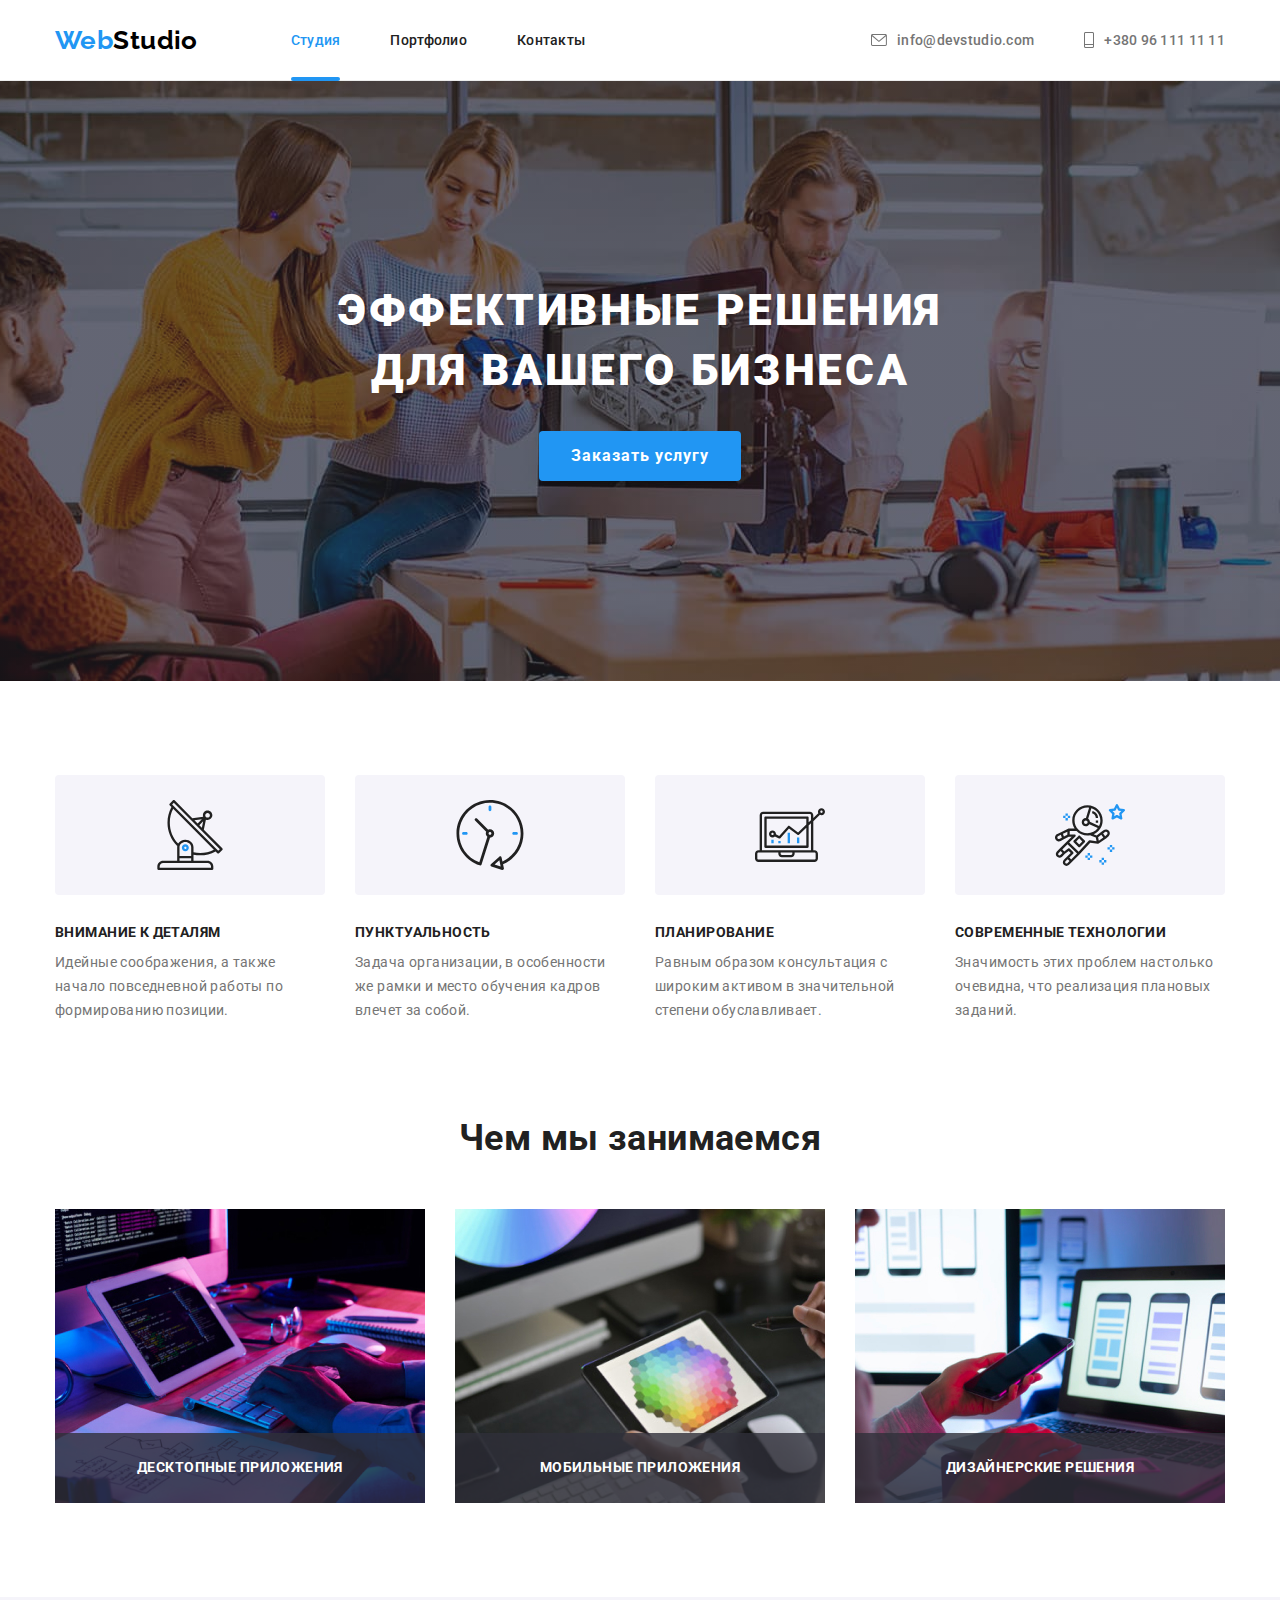
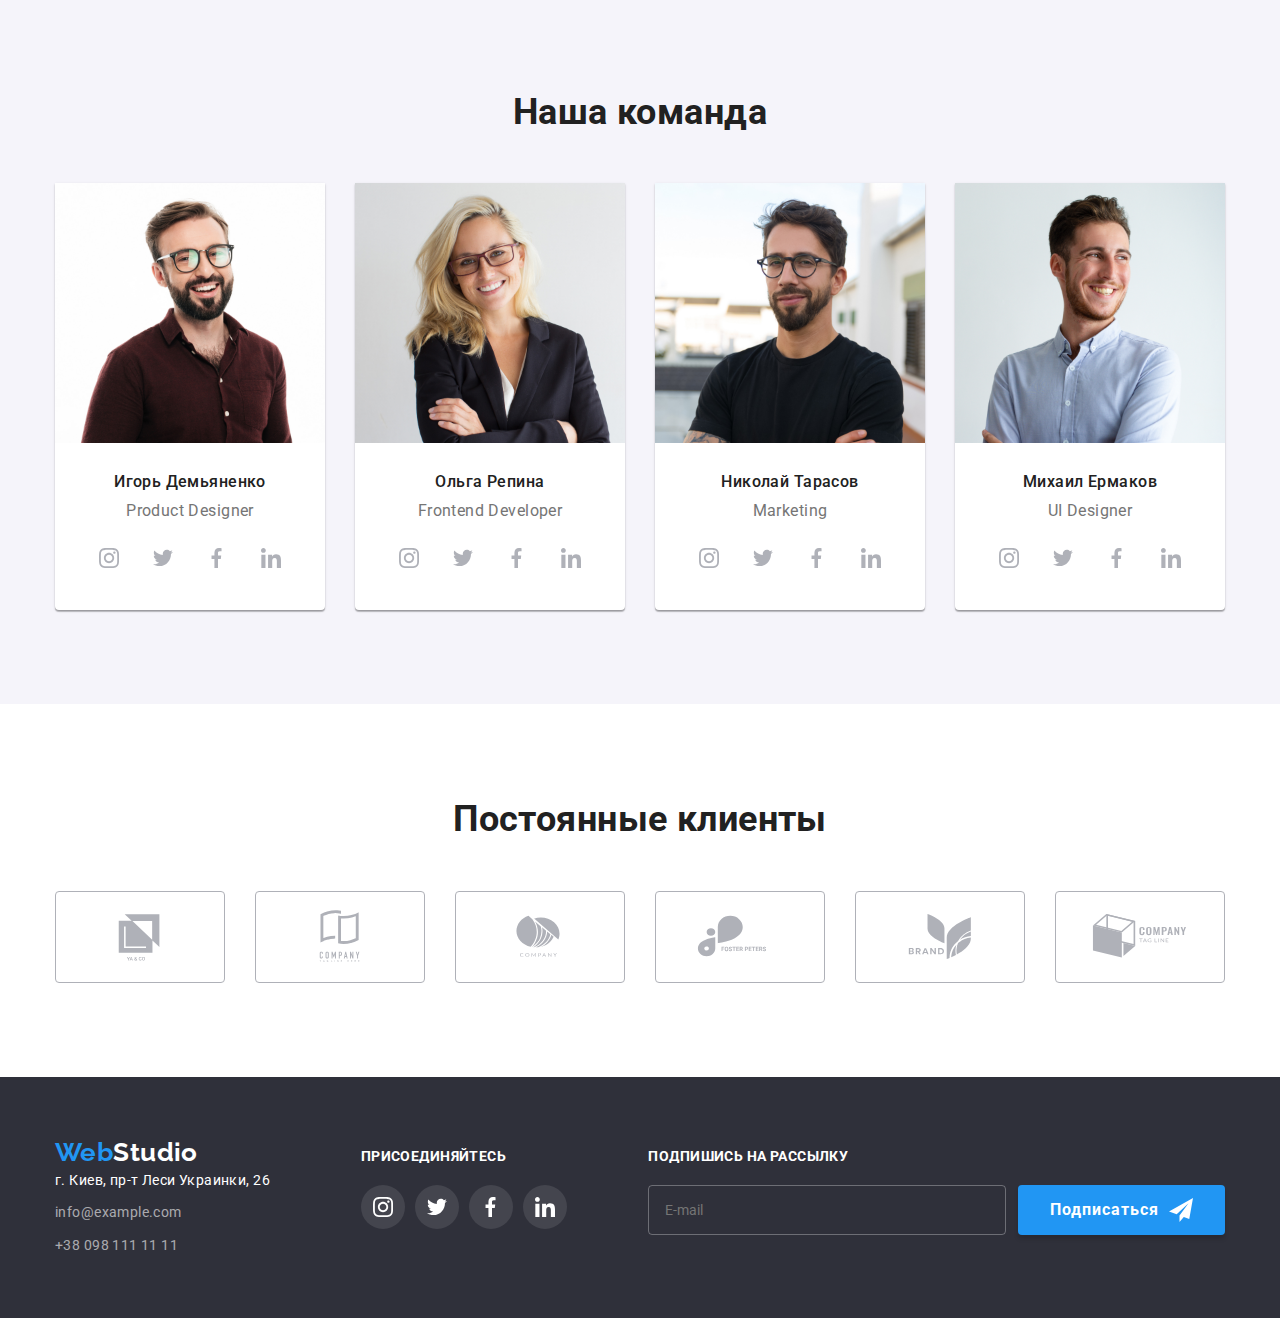
==== commit 9fcf9dde: "porsh" ====
--- a/index.html
+++ b/index.html
@@ -79,13 +79,13 @@
 
 
 
-        <section class="section section--first">
+        <section class="section">
             <div class="container">
                 <h2 class="hide">Преимущества</h2>
 
                 <ul class="section__feature card-set list">
 
-                    <li class="item card__item">
+                    <li class="section__item card__item">
                         <div class="section__icon">
                             <svg width="70" height="70">
                                 <use href="./images/sprite1.svg#icon-antenna">
@@ -93,12 +93,12 @@
                             </svg>
                         </div>
 
-                        <h3 class="feature__title">Внимание к деталям</h3>
+                        <h3 class="section__feature-title">Внимание к деталям</h3>
                         <p class="section__text">Идейные соображения, а также начало повседневной работы по формированию
                             позиции.</p>
                     </li>
 
-                    <li class="item card__item">
+                    <li class="section__item card__item">
                         <div class="section__icon">
                             <svg width="70" height="70">
                                 <use href="./images/sprite1.svg#icon-clock">
@@ -106,23 +106,23 @@
 
                             </svg>
                         </div>
-                        <h3 class="feature__title">Пунктуальность</h3>
+                        <h3 class="section__feature-title">Пунктуальность</h3>
                         <p class="section__text">Задача организации, в особенности же рамки и место обучения кадров
                             влечет за собой.</p>
                     </li>
 
-                    <li class="item card__item">
+                    <li class="section__item card__item">
                         <div class="section__icon">
                             <svg width="70" height="70">
                                 <use href="./images/sprite1.svg#icon-diagram"></use>
                             </svg>
                         </div>
-                        <h3 class="feature__title">Планирование</h3>
+                        <h3 class="section__feature-title">Планирование</h3>
                         <p class="section__text">Равным образом консультация с широким активом в значительной степени
                             обуславливает.</p>
                     </li>
 
-                    <li class="item card__item">
+                    <li class="section__item card__item">
                         <div class="section__icon">
                             <svg width="70" height="70">
                                 <use href="./images/sprite1.svg#icon-astronaut">
@@ -131,7 +131,7 @@
 
                             </svg>
                         </div>
-                        <h3 class="feature__title">Современные технологии</h3>
+                        <h3 class="section__feature-title">Современные технологии</h3>
                         <p class="section__text">Значимость этих проблем настолько очевидна, что реализация плановых
                             заданий.</p>
                     </li>
--- a/сss/styles.css
+++ b/сss/styles.css
@@ -78,6 +78,8 @@
 
 }
 
+
+
 .link {
     text-decoration: none;
 
@@ -111,7 +113,7 @@
     
 }
 
-.page-header .container__logo {
+.container__logo {
     margin-right: 93px;
 }
 
@@ -191,7 +193,7 @@
 
 
 
-.navigation__link.navigation__link--current::after {
+.navigation__link--current::after {
     position: absolute;
     bottom: 0;
     left: 0;
@@ -289,7 +291,7 @@
 
 
 /* features */
-.feature__title {
+.section__feature-title {
  
     margin-top: 0px;
 margin-bottom: 10px;
@@ -571,7 +573,7 @@
 
 
 
-.section__feature .item {
+.section__item {
     width: calc(100% / 4 - 30px);
  
 }
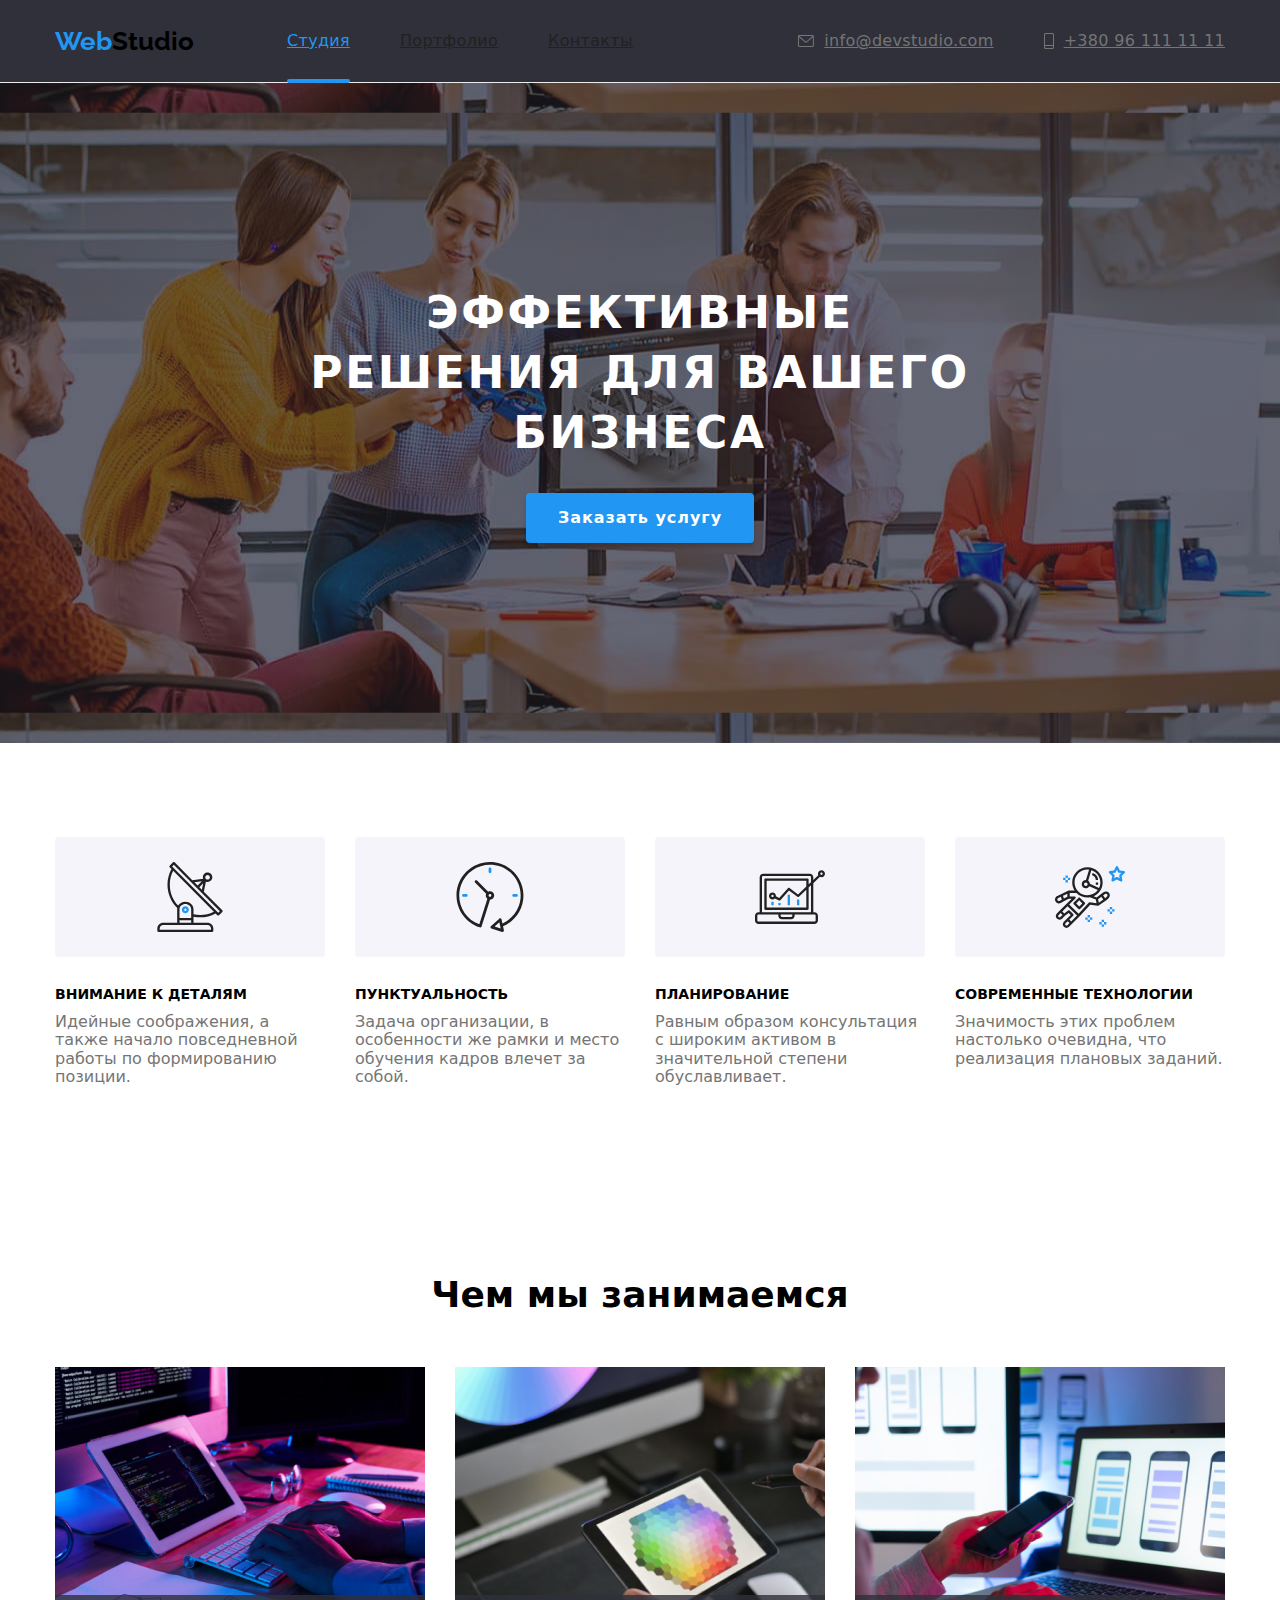
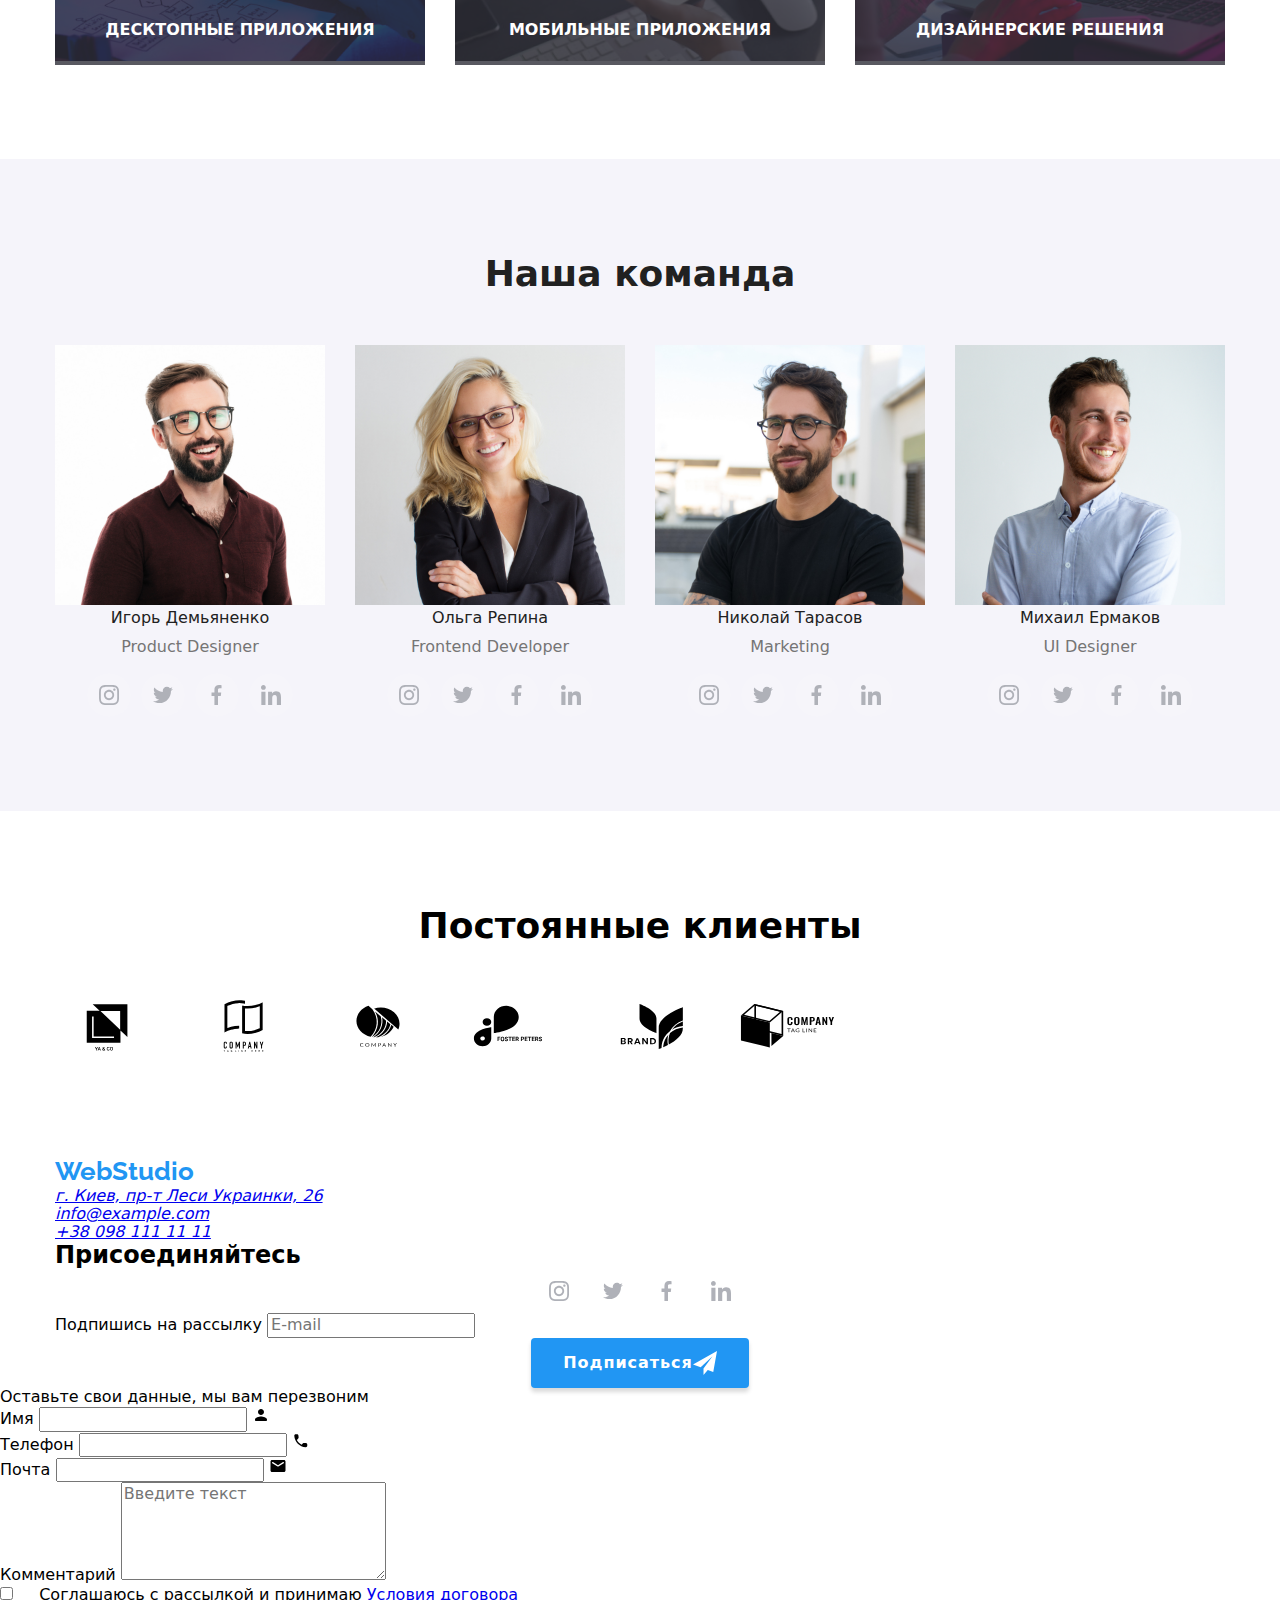
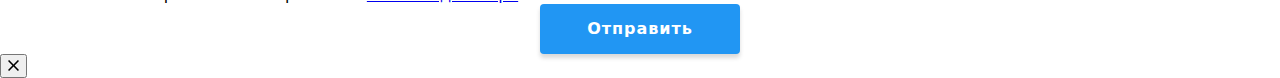
==== commit 1ae9884c: "lunch-time" ====
--- a/index.html
+++ b/index.html
@@ -16,8 +16,8 @@
         href="https://cdnjs.cloudflare.com/ajax/libs/modern-normalize/1.1.0/modern-normalize.min.css" />
 
 
-
-    <link rel="stylesheet" href="./сss/styles.css" />
+<link rel="stylesheet" href="./css/main.css">
+    <!-- <link rel="stylesheet" href="./сss/styles.css" /> -->
 </head>
 
 <body>
@@ -142,7 +142,7 @@
 
 
 
-        <section class="section section--second">
+        <section class="section section__section--second">
             <div class="container">
                 <h2 class="section__title">Чем мы занимаемся</h2>
 
--- a/css/main.css
+++ b/css/main.css
@@ -0,0 +1,656 @@
+/*! modern-normalize v1.1.0 | MIT License | https://github.com/sindresorhus/modern-normalize */
+/*
+Document
+========
+*/
+/**
+Use a better box model (opinionated).
+*/
+*,
+::before,
+::after {
+  box-sizing: border-box;
+}
+
+/**
+1. Correct the line height in all browsers.
+2. Prevent adjustments of font size after orientation changes in iOS.
+3. Use a more readable tab size (opinionated).
+*/
+html {
+  line-height: 1.15;
+  /* 1 */
+  -webkit-text-size-adjust: 100%;
+  /* 2 */
+  -moz-tab-size: 4;
+  /* 3 */
+  tab-size: 4;
+  /* 3 */
+}
+
+/*
+Sections
+========
+*/
+/**
+1. Remove the margin in all browsers.
+2. Improve consistency of default fonts in all browsers. (https://github.com/sindresorhus/modern-normalize/issues/3)
+*/
+body {
+  margin: 0;
+  /* 1 */
+  font-family: system-ui, -apple-system, "Segoe UI", Roboto, Helvetica, Arial, sans-serif, "Apple Color Emoji", "Segoe UI Emoji";
+  /* 2 */
+}
+
+/*
+Grouping content
+================
+*/
+/**
+1. Add the correct height in Firefox.
+2. Correct the inheritance of border color in Firefox. (https://bugzilla.mozilla.org/show_bug.cgi?id=190655)
+*/
+hr {
+  height: 0;
+  /* 1 */
+  color: inherit;
+  /* 2 */
+}
+
+/*
+Text-level semantics
+====================
+*/
+/**
+Add the correct text decoration in Chrome, Edge, and Safari.
+*/
+abbr[title] {
+  text-decoration: underline dotted;
+}
+
+/**
+Add the correct font weight in Edge and Safari.
+*/
+b,
+strong {
+  font-weight: bolder;
+}
+
+/**
+1. Improve consistency of default fonts in all browsers. (https://github.com/sindresorhus/modern-normalize/issues/3)
+2. Correct the odd 'em' font sizing in all browsers.
+*/
+code,
+kbd,
+samp,
+pre {
+  font-family: ui-monospace,+ SFMono-Regular,+ Consolas,+ 'Liberation Mono',+ Menlo,+ monospace;
+  /* 1 */
+  font-size: 1em;
+  /* 2 */
+}
+
+/**
+Add the correct font size in all browsers.
+*/
+small {
+  font-size: 80%;
+}
+
+/**
+Prevent 'sub' and 'sup' elements from affecting the line height in all browsers.
+*/
+sub,
+sup {
+  font-size: 75%;
+  line-height: 0;
+  position: relative;
+  vertical-align: baseline;
+}
+
+sub {
+  bottom: -0.25em;
+}
+
+sup {
+  top: -0.5em;
+}
+
+/*
+Tabular data
+============
+*/
+/**
+1. Remove text indentation from table contents in Chrome and Safari. (https://bugs.chromium.org/p/chromium/issues/detail?id=999088, https://bugs.webkit.org/show_bug.cgi?id=201297)
+2. Correct table border color inheritance in all Chrome and Safari. (https://bugs.chromium.org/p/chromium/issues/detail?id=935729, https://bugs.webkit.org/show_bug.cgi?id=195016)
+*/
+table {
+  text-indent: 0;
+  /* 1 */
+  border-color: inherit;
+  /* 2 */
+}
+
+/*
+Forms
+=====
+*/
+/**
+1. Change the font styles in all browsers.
+2. Remove the margin in Firefox and Safari.
+*/
+button,
+input,
+optgroup,
+select,
+textarea {
+  font-family: inherit;
+  /* 1 */
+  font-size: 100%;
+  /* 1 */
+  line-height: 1.15;
+  /* 1 */
+  margin: 0;
+  /* 2 */
+}
+
+/**
+Remove the inheritance of text transform in Edge and Firefox.
+*/
+button,
+select {
+  text-transform: none;
+}
+
+/**
+Correct the inability to style clickable types in iOS and Safari.
+*/
+button,
+[type='button'],
+[type='reset'],
+[type='submit'] {
+  -webkit-appearance: button;
+}
+
+/**
+Remove the inner border and padding in Firefox.
+*/
+::-moz-focus-inner {
+  border-style: none;
+  padding: 0;
+}
+
+/**
+Restore the focus styles unset by the previous rule.
+*/
+:-moz-focusring {
+  outline: 1px dotted ButtonText;
+}
+
+/**
+Remove the additional ':invalid' styles in Firefox.
+See: https://github.com/mozilla/gecko-dev/blob/2f9eacd9d3d995c937b4251a5557d95d494c9be1/layout/style/res/forms.css#L728-L737
+*/
+:-moz-ui-invalid {
+  box-shadow: none;
+}
+
+/**
+Remove the padding so developers are not caught out when they zero out 'fieldset' elements in all browsers.
+*/
+legend {
+  padding: 0;
+}
+
+/**
+Add the correct vertical alignment in Chrome and Firefox.
+*/
+progress {
+  vertical-align: baseline;
+}
+
+/**
+Correct the cursor style of increment and decrement buttons in Safari.
+*/
+::-webkit-inner-spin-button,
+::-webkit-outer-spin-button {
+  height: auto;
+}
+
+/**
+1. Correct the odd appearance in Chrome and Safari.
+2. Correct the outline style in Safari.
+*/
+[type='search'] {
+  -webkit-appearance: textfield;
+  /* 1 */
+  outline-offset: -2px;
+  /* 2 */
+}
+
+/**
+Remove the inner padding in Chrome and Safari on macOS.
+*/
+::-webkit-search-decoration {
+  -webkit-appearance: none;
+}
+
+/**
+1. Correct the inability to style clickable types in iOS and Safari.
+2. Change font properties to 'inherit' in Safari.
+*/
+::-webkit-file-upload-button {
+  -webkit-appearance: button;
+  /* 1 */
+  font: inherit;
+  /* 2 */
+}
+
+/*
+Interactive
+===========
+*/
+/*
+Add the correct display in Chrome and Safari.
+*/
+summary {
+  display: list-item;
+}
+
+.page-header {
+  border-bottom: 1px solid #ECECEC;
+}
+
+.page-header {
+  background-color: #2F303A;
+}
+
+p,
+h1,
+h2,
+h3 {
+  margin: 0;
+}
+
+.list {
+  padding: 0;
+  margin: 0;
+  list-style: none;
+}
+
+.container__logo {
+  color: #2196F3;
+  font-family: Raleway, sans-serif;
+  font-weight: 700;
+  font-size: 26px;
+  line-height: 1.19;
+  text-decoration: none;
+  margin-right: 93px;
+  display: inline-block;
+}
+
+.container__accent {
+  color: #000000;
+}
+
+.container__nav {
+  display: flex;
+  align-items: center;
+}
+
+.navigation {
+  display: flex;
+}
+
+.navigation__link--current::after {
+  position: absolute;
+  bottom: 0;
+  left: 0;
+  width: 100%;
+  content: "";
+  height: 4px;
+  background-color: #2196F3;
+  border-radius: 2px;
+  bottom: -1px;
+}
+
+.navigation__item {
+  margin-right: 50px;
+}
+
+.navigation__item:last-child {
+  margin-right: 0;
+}
+
+.navigation__link {
+  position: relative;
+  color: #212121;
+  font-weight: 500;
+  line-height: 1.15;
+  letter-spacing: 0.02em;
+  display: flex;
+  align-items: center;
+  padding-top: 32px;
+  padding-bottom: 32px;
+  transition-property: color;
+  transition-timing-function: cubic-bezier(0.4, 0, 0.2, 1);
+  transition-duration: 1000ms;
+}
+
+.navigation__link--current::after {
+  position: absolute;
+  bottom: 0;
+  left: 0;
+  width: 100%;
+  content: "";
+  height: 4px;
+  background-color: #2196F3;
+  border-radius: 2px;
+  bottom: -1px;
+}
+
+.navigation__link--current,
+.navigation__link:hover,
+.navigation__link:focus {
+  color: #2196F3;
+}
+
+.contact {
+  display: flex;
+  margin-left: auto;
+}
+
+.contact__item {
+  margin-right: 50px;
+}
+
+.contact__item:last-child {
+  margin-right: 0px;
+}
+
+.contact__link {
+  position: relative;
+  color: #757575;
+  font-weight: 500;
+  line-height: 1.15;
+  letter-spacing: 0.02em;
+  display: flex;
+  align-items: center;
+  padding-top: 32px;
+  padding-bottom: 32px;
+  transition-property: color;
+  transition-timing-function: cubic-bezier(0.4, 0, 0.2, 1);
+  transition-duration: 1000ms;
+}
+
+.contact__link:hover {
+  color: #2196F3;
+}
+
+.contact__link:focus {
+  color: #2196F3;
+}
+
+.contact__link:hover .contact__icon {
+  fill: #2196F3;
+}
+
+.contact__link:focus .contact__icon {
+  fill: #2196F3;
+}
+
+.contact__icon {
+  margin-right: 10px;
+  fill: #757575;
+  transition-property: fill;
+  transition-timing-function: cubic-bezier(0.4, 0, 0.2, 1);
+  transition-duration: 1000ms;
+}
+
+.container {
+  margin-left: auto;
+  margin-right: auto;
+  width: 1200px;
+  padding-right: 15px;
+  padding-left: 15px;
+}
+
+.page-header__container {
+  display: flex;
+  align-items: center;
+}
+
+.hero {
+  background-color: var(--background-color);
+  padding: 200px 0;
+  text-align: center;
+  background-image: linear-gradient(rgba(47, 48, 58, 0.4), rgba(47, 48, 58, 0.4)), url(../images/bcgimg1.jpg);
+  background-position: center;
+  max-width: 1600px;
+  margin: auto;
+}
+
+.hero__title {
+  margin-top: 0;
+  margin-bottom: 30px;
+  font-weight: 900;
+  font-size: 44px;
+  line-height: 1.36;
+  margin: auto;
+  margin-bottom: 30px;
+  max-width: 696px;
+  text-transform: uppercase;
+  letter-spacing: 0.06em;
+  color: #FFFFFF;
+}
+
+.button {
+  display: flex;
+  align-items: center;
+  justify-content: center;
+  font-weight: 700;
+  font-size: 16px;
+  line-height: 30px;
+  color: #FFFFFF;
+  background-color: #2196F3;
+  border-radius: 4px;
+  padding: 10px 32px;
+  letter-spacing: 0.06em;
+  cursor: pointer;
+  border: none;
+  box-shadow: 0px 4px 4px rgba(0, 0, 0, 0.15);
+  min-width: 200px;
+  margin-left: auto;
+  margin-right: auto;
+  transition-property: background-color;
+  transition-duration: 1000ms;
+  transition-timing-function: cubic-bezier(0.4, 0, 0.2, 1);
+}
+
+.button:hover {
+  background-color: #188CE8;
+}
+
+.button:focus {
+  background-color: #188CE8;
+}
+
+.section {
+  padding-top: 94px;
+  padding-bottom: 94px;
+}
+
+.hide {
+  position: absolute;
+  width: 1px;
+  height: 1px;
+  margin: -1px;
+  border: 0;
+  padding: 0;
+  white-space: nowrap;
+  clip-path: inset(100%);
+  clip: rect(0 0 0 0);
+  overflow: hidden;
+}
+
+.section__item {
+  width: calc(100% / 4 - 30px);
+}
+
+.card-set {
+  display: flex;
+  flex-wrap: wrap;
+  margin-left: -30px;
+  margin-top: -30px;
+}
+
+.card__item {
+  margin-left: 30px;
+  margin-top: 30px;
+}
+
+.section__icon {
+  border-radius: 4px;
+  display: flex;
+  background-color: #F5F4FA;
+  align-items: center;
+  justify-content: center;
+  height: 120px;
+  margin-bottom: 30px;
+}
+
+.section__feature-title {
+  margin-top: 0px;
+  margin-bottom: 10px;
+  font-size: 14px;
+  line-height: 1.14;
+  text-transform: uppercase;
+}
+
+.section__text {
+  color: #757575;
+}
+
+.section {
+  padding-top: 94px;
+  padding-bottom: 94px;
+}
+
+.section__section--second {
+  padding-top: 0px;
+}
+
+.section__title {
+  margin-top: 0px;
+  margin-bottom: 50px;
+  font-size: 36px;
+  line-height: 1.17;
+  text-align: center;
+}
+
+.card-set {
+  display: flex;
+  flex-wrap: wrap;
+  margin-left: -30px;
+  margin-top: -30px;
+}
+
+.card__item {
+  margin-left: 30px;
+  margin-top: 30px;
+}
+
+.picture__list {
+  width: calc(100% / 3 - 30px);
+  position: relative;
+}
+
+.section__label {
+  position: absolute;
+  width: 370px;
+  height: 70px;
+  right: 0px;
+  bottom: 0px;
+  background-color: rgba(48, 48, 58, 0.8);
+  display: flex;
+  justify-content: center;
+  align-items: center;
+  font-weight: 700;
+  color: #FFFFFF;
+  line-height: 1.14;
+  text-transform: uppercase;
+}
+
+.section {
+  padding-top: 94px;
+  padding-bottom: 94px;
+}
+
+.section--third {
+  color: #212121;
+  background-color: #F5F4FA;
+}
+
+.section__names {
+  font-size: 16px;
+  font-weight: 500;
+  line-height: 1.18;
+  text-align: center;
+  margin-top: 0px;
+  margin-bottom: 10px;
+}
+
+.section__workers-text {
+  color: #757575;
+  font-size: 16px;
+  line-height: 1.18;
+  text-align: center;
+  margin-top: 0px;
+  margin-bottom: 16px;
+}
+
+.cosial-media {
+  display: flex;
+  justify-content: center;
+  align-items: center;
+}
+
+.cosial-media__social-media2:not(:last-child) {
+  margin-right: 10px;
+}
+
+.cosial-media__link {
+  display: flex;
+  justify-content: center;
+  align-items: center;
+  width: 44px;
+  height: 44px;
+  border-radius: 50%;
+  background-color: rgba(255, 255, 255, 0.1);
+  transition-property: background-color;
+  transition-timing-function: cubic-bezier(0.4, 0, 0.2, 1);
+  transition-duration: 1000ms;
+}
+
+.cosial-media__link:hover, .cosial-media__link:focus {
+  background-color: #2196F3;
+}
+
+.cosial-media__svg {
+  fill: #AFB1B8;
+  transition-property: fill;
+  transition-timing-function: cubic-bezier(0.4, 0, 0.2, 1);
+  transition-duration: 1000ms;
+}
+
+.cosial-media__link:hover .cosial-media__svg,
+.cosial-media__link:focus .cosial-media__svg {
+  fill: #ffffff;
+}
+/*# sourceMappingURL=main.css.map */--- a/сss/styles.css
+++ b/сss/styles.css
@@ -248,9 +248,6 @@
 .section--third {
     color: var(--title-text-color);
 background-color: #F5F4FA;
-
-
-
 }
 
 
@@ -584,7 +581,7 @@
 
 
 
-.section--second {
+.section__section--second {
 padding-top: 0px;
    
 }
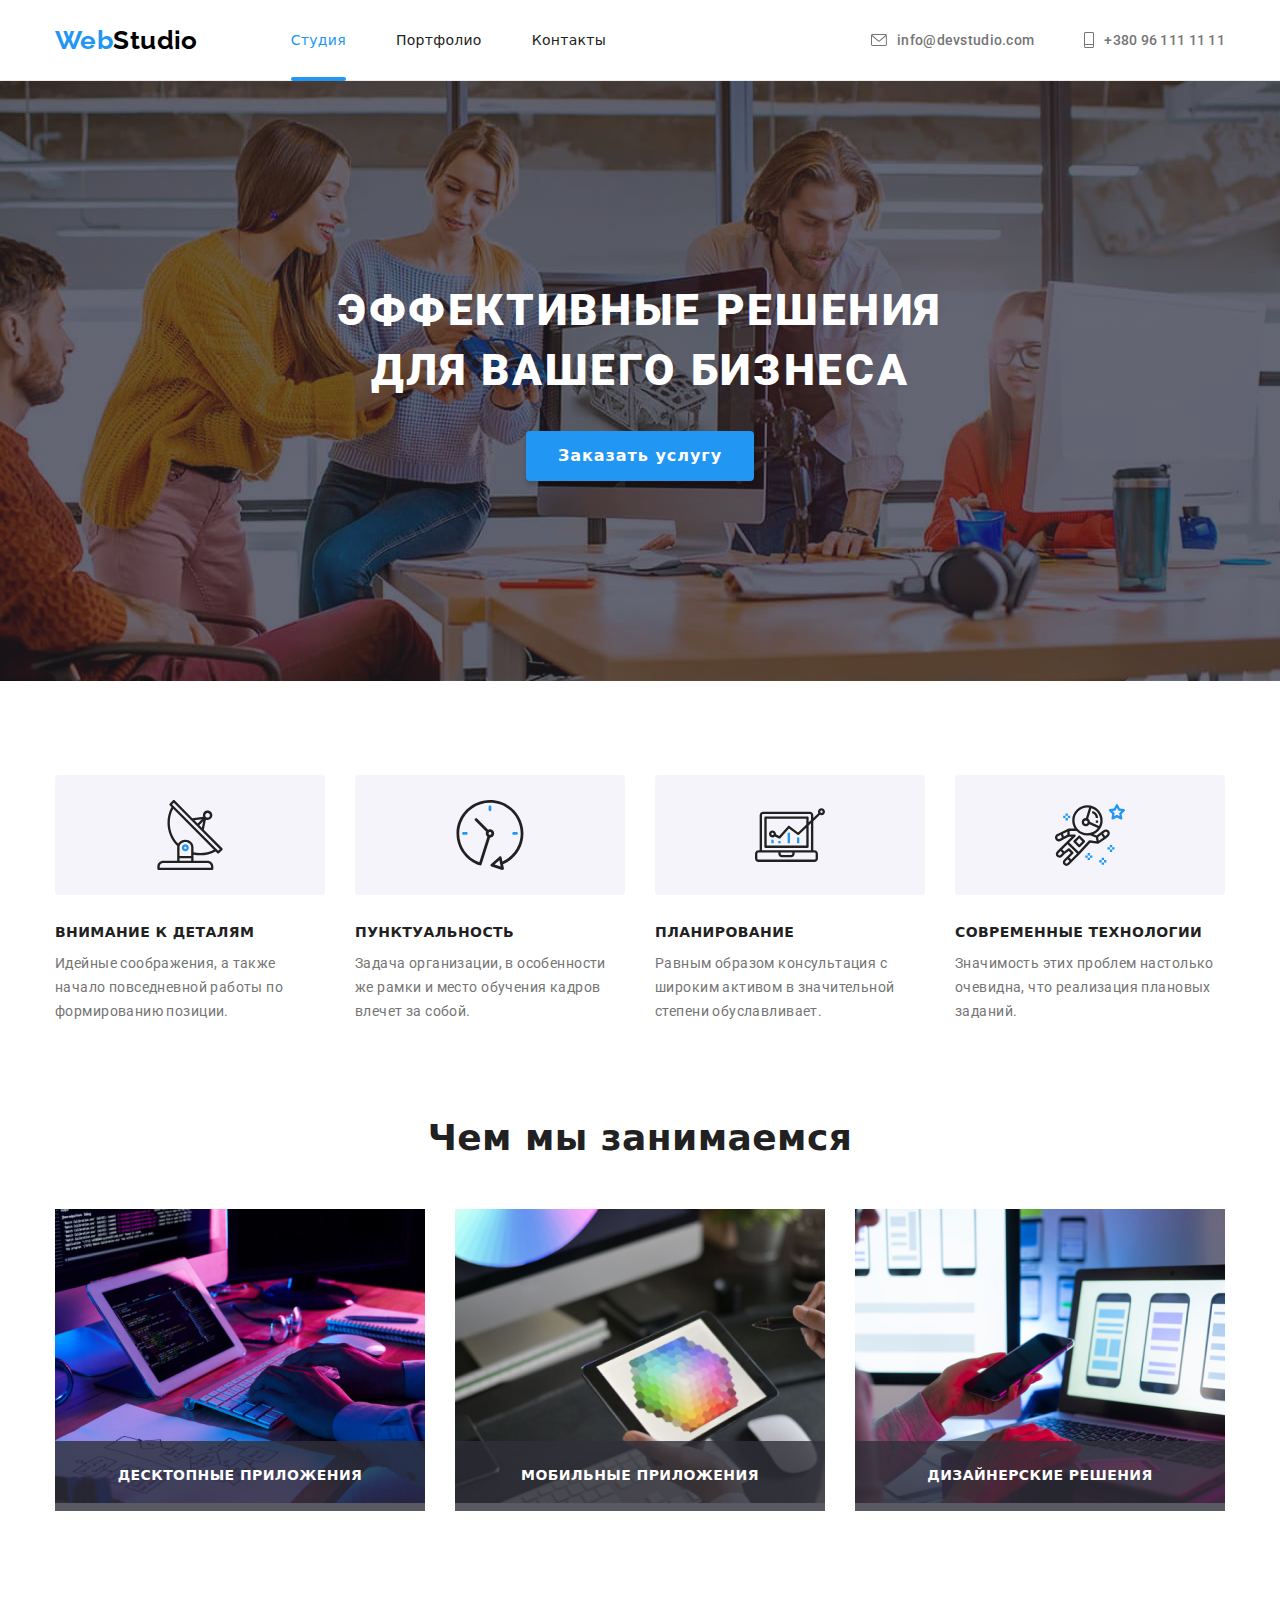
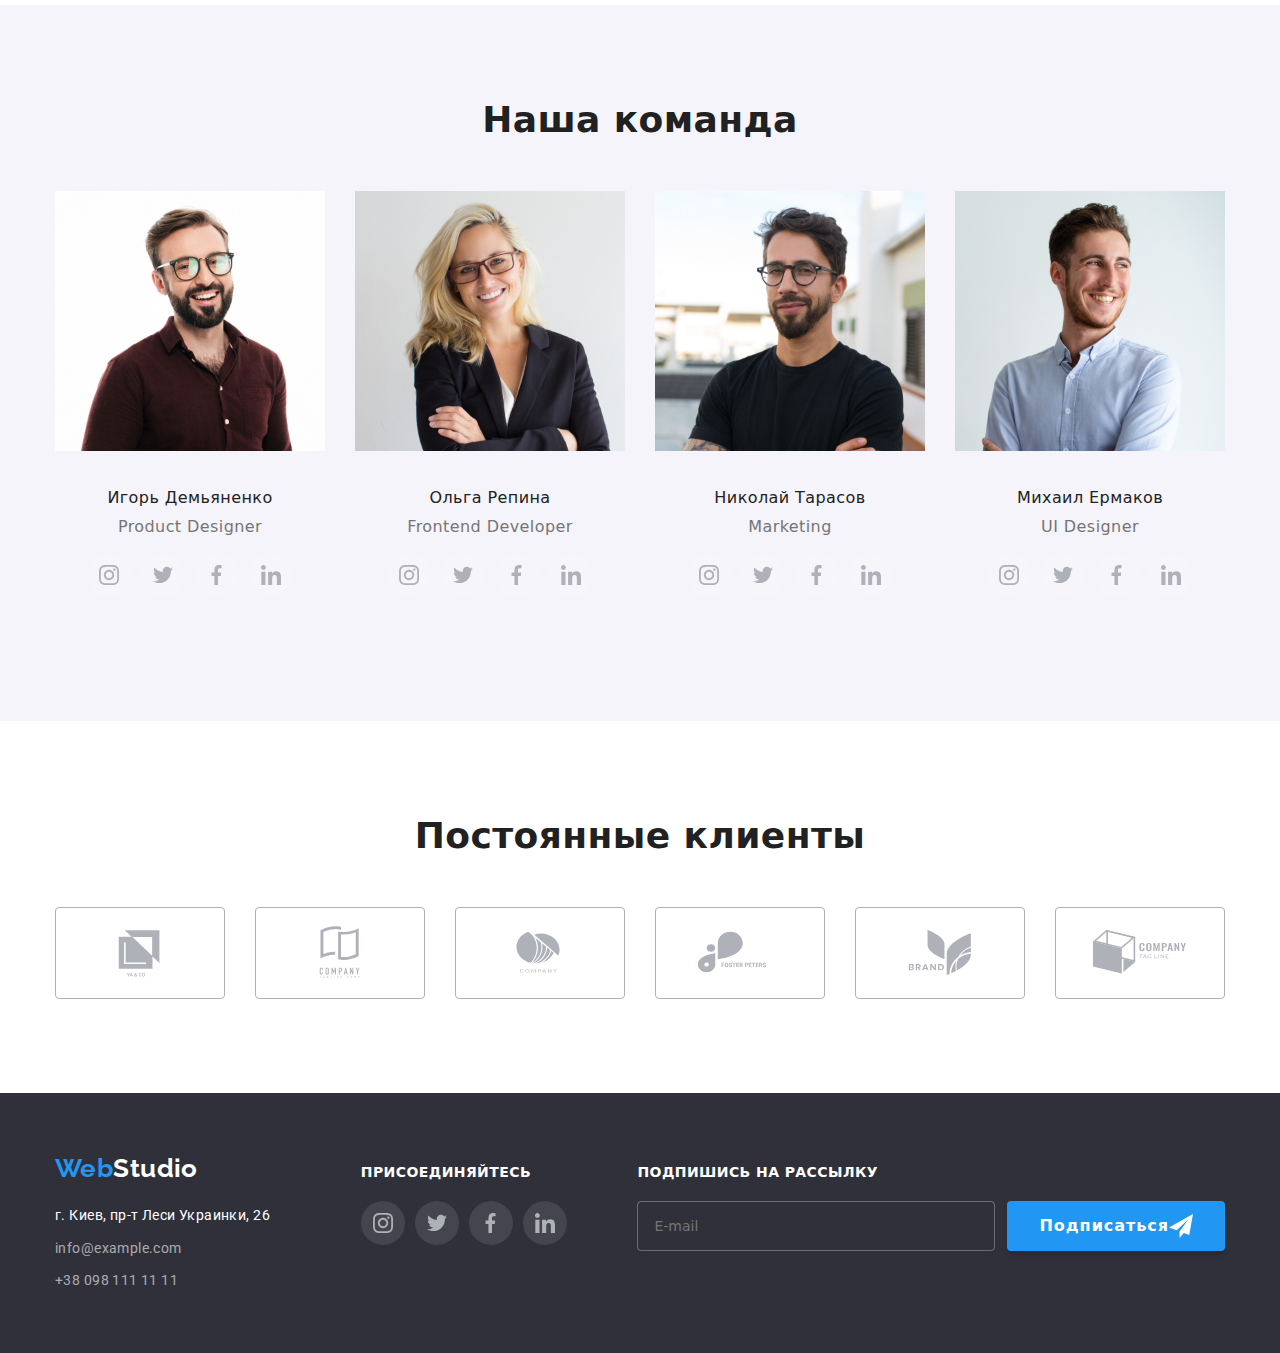
==== commit 05e3d791: "finish of footer" ====
--- a/index.html
+++ b/index.html
@@ -465,15 +465,15 @@
 
     <footer class="footer">
 
-        <div class="container footer__container">
+        <div class="container footer--container">
 
           
 
 
             <div class="footer-item">
-                <a href="" class="container__logo">Web<span class="container__accent--footer">Studio</span></a>
+                <a href="" class="container__logo container__logo--footer">Web<span class="container__accent--footer">Studio</span></a>
             <address>
-                <ul class="footer__contact list">
+                <ul class="footer__contact--list list">
 
                     <li class="footer__contact-item"><a href="https://goo.gl/maps/GeF5nWyXuvvMnV2t5" target="_blank" rel="noreferrer noopener nofollow" class="footer__address link">г. Киев, пр-т Леси
                             Украинки, 26</a></li>
@@ -601,7 +601,7 @@
                                 </svg>
                             </span>
         
-                            <span>Соглашаюсь с рассылкой и принимаю <a href="#" class="offers link">Условия договора</a></span>
+                            <span class="modal_agreement--text">Соглашаюсь с рассылкой и принимаю <a href="#" class="modal__offers link">Условия договора</a></span>
                         
         
                     </label>
--- a/css/main.css
+++ b/css/main.css
@@ -1,3 +1,12 @@
+body {
+  color: #212121;
+  background-color: #FFFFFF;
+  font-family: Roboto, sans-serif;
+  letter-spacing: 0.03em;
+  font-size: 14px;
+  line-height: 1.71;
+}
+
 /*! modern-normalize v1.1.0 | MIT License | https://github.com/sindresorhus/modern-normalize */
 /*
 Document
@@ -268,7 +277,7 @@
 }
 
 .page-header {
-  background-color: #2F303A;
+  background-color: #FFFFFF;
 }
 
 p,
@@ -338,6 +347,7 @@
   align-items: center;
   padding-top: 32px;
   padding-bottom: 32px;
+  text-decoration: none;
   transition-property: color;
   transition-timing-function: cubic-bezier(0.4, 0, 0.2, 1);
   transition-duration: 1000ms;
@@ -378,10 +388,13 @@
   position: relative;
   color: #757575;
   font-weight: 500;
+  font-family: 'Roboto';
+  font-style: normal;
   line-height: 1.15;
   letter-spacing: 0.02em;
   display: flex;
   align-items: center;
+  text-decoration: none;
   padding-top: 32px;
   padding-bottom: 32px;
   transition-property: color;
@@ -439,6 +452,8 @@
 .hero__title {
   margin-top: 0;
   margin-bottom: 30px;
+  font-family: 'Roboto';
+  font-style: normal;
   font-weight: 900;
   font-size: 44px;
   line-height: 1.36;
@@ -535,6 +550,14 @@
 
 .section__text {
   color: #757575;
+  font-family: 'Roboto';
+  font-style: normal;
+  font-weight: 400;
+  font-size: 14px;
+  line-height: 24px;
+  /* or 171% */
+  letter-spacing: 0.03em;
+  color: #757575;
 }
 
 .section {
@@ -588,7 +611,6 @@
 }
 
 .section {
-  padding-top: 94px;
   padding-bottom: 94px;
 }
 
@@ -625,6 +647,13 @@
   margin-right: 10px;
 }
 
+.section__profession-employee {
+  padding-top: 30px;
+  padding-bottom: 30px;
+  padding-left: 15px;
+  padding-right: 15px;
+}
+
 .cosial-media__link {
   display: flex;
   justify-content: center;
@@ -653,4 +682,374 @@
 .cosial-media__link:focus .cosial-media__svg {
   fill: #ffffff;
 }
+
+.section {
+  padding-bottom: 94px;
+}
+
+.section__title {
+  margin-top: 0px;
+  margin-bottom: 50px;
+  font-size: 36px;
+  line-height: 1.17;
+  text-align: center;
+}
+
+.card-set {
+  display: flex;
+  flex-wrap: wrap;
+  margin-left: -30px;
+  margin-top: -30px;
+}
+
+.card__item {
+  margin-left: 30px;
+  margin-top: 30px;
+}
+
+.section__client-item {
+  width: calc(100% / 6 - 30px);
+}
+
+.section__brands {
+  justify-content: center;
+  align-items: center;
+  display: flex;
+  width: 100%;
+  height: 92px;
+  border-radius: 4px;
+  border: 1px solid #afb1b8;
+  transition-property: border;
+  transition-timing-function: cubic-bezier(0.4, 0, 0.2, 1);
+  transition-duration: 1000ms;
+}
+
+.section__brands:hover .section__brands-svg,
+.section__brands:focus .section__brands-svg {
+  fill: #2196F3;
+}
+
+.section__brands:hover,
+.section__brands:focus {
+  border: 1px solid #2196f3;
+}
+
+.section__brands-svg {
+  fill: #AFB1B8;
+  transition-property: fill;
+  transition-timing-function: cubic-bezier(0.4, 0, 0.2, 1);
+  transition-duration: 1000ms;
+}
+
+.footer {
+  padding-top: 60px;
+  padding-bottom: 60px;
+  background-color: #2F303A;
+}
+
+.footer--container {
+  align-items: baseline;
+  display: flex;
+}
+
+.footer-item:not(:last-child) {
+  margin-right: 70px;
+}
+
+.footer-item:last-child {
+  margin-left: auto;
+}
+
+.footer__contact-item:not(:last-child) {
+  margin-bottom: 9px;
+}
+
+.footer__address {
+  color: rgba(255, 255, 255, 0.6);
+  transition-property: color;
+  transition-timing-function: cubic-bezier(0.4, 0, 0.2, 1);
+  transition-duration: 1000ms;
+  text-decoration: none;
+  font-family: Roboto, sans-serif;
+  font-style: normal;
+  font-weight: 400;
+  font-size: 14px;
+  line-height: 1.7;
+  letter-spacing: 0.03em;
+}
+
+.footer__address[target="_blank"] {
+  color: #FFFFFF;
+}
+
+.footer__address:hover,
+.footer__address:focus {
+  color: #2196F3;
+}
+
+.container__accent--footer {
+  color: #FFFFFF;
+}
+
+.container__logo--footer {
+  margin-bottom: 20px;
+}
+
+.footer-form__title {
+  display: block;
+  text-transform: uppercase;
+  color: #FFFFFF;
+  font-size: 14px;
+  line-height: 1.14;
+  margin-bottom: 20px;
+  margin-top: 0px;
+  font-weight: 700;
+}
+
+.footer-form {
+  display: flex;
+  flex-wrap: wrap;
+  align-items: flex-end;
+}
+
+.footer-input {
+  padding-top: 15px;
+  padding-bottom: 15px;
+  padding-left: 16px;
+  border: 1px solid rgba(255, 255, 255, 0.3);
+  width: 358px;
+  margin-right: 12px;
+  height: 50px;
+  background-color: inherit;
+  outline: none;
+  border-radius: 4px;
+  color: #FFFFFF;
+}
+
+.footer-input:hover, .footer-input:focus {
+  border: 1px solid #2196F3;
+}
+
+.backdrop {
+  position: fixed;
+  top: 0;
+  left: 0;
+  width: 100vw;
+  height: 100vh;
+  background-color: rgba(0, 0, 0, 0.2);
+  opacity: 1;
+  visibility: visible;
+  pointer-events: initial;
+  transition-property: opacity, visibility;
+  transition-timing-function: cubic-bezier(0.4, 0, 0.2, 1);
+  transition-duration: 0s;
+  z-index: 1;
+}
+
+.backdrop.is-hidden {
+  opacity: 0;
+  visibility: hidden;
+  pointer-events: none;
+}
+
+.modal {
+  max-width: 528px;
+  width: 100%;
+  min-height: 581px;
+  background-color: #FFFFFF;
+  position: absolute;
+  top: 50%;
+  left: 50%;
+  transform: translate(-50%, -50%);
+  border-radius: 4px;
+  box-shadow: 0px 1px 3px rgba(0, 0, 0, 0.12), 0px 1px 1px rgba(0, 0, 0, 0.14), 0px 2px 1px rgba(0, 0, 0, 0.2);
+  padding: 40px;
+  transition-property: transform;
+  transition-duration: 1000ms;
+  transition-timing-function: cubic-bezier(0.4, 0, 0.2, 1);
+}
+
+.modal__agreement {
+  margin-bottom: 40px;
+  display: flex;
+  align-items: center;
+  justify-content: center;
+}
+
+.modal_agreement--text {
+  font-family: 'Roboto';
+  font-style: normal;
+  font-weight: 400;
+  font-size: 14px;
+  line-height: 1.17;
+  letter-spacing: 0.03em;
+  color: #757575;
+}
+
+.modal__offers {
+  text-decoration: none;
+  color: #2196F3;
+  border-bottom: 1px solid #2196F3;
+}
+
+.visually-hiden {
+  position: absolute !important;
+  clip: rect(1px 1px 1px 1px);
+  padding: 0 !important;
+  border: 0 !important;
+  height: 1px !important;
+  width: 1px !important;
+  overflow: hidden;
+}
+
+.backdrop.is-hidden .modal {
+  transform: translate(-50%, -50%) scale(0) rotate(120deg);
+}
+
+.modal__close-button {
+  border: none;
+  background-color: transparent;
+  display: flex;
+  align-items: center;
+  justify-content: center;
+  cursor: pointer;
+  height: 30px;
+  width: 30px;
+  border: 1px solid rgba(0, 0, 0, 0.1);
+  border-radius: 50%;
+  position: absolute;
+  top: 8px;
+  right: 8px;
+}
+
+.modal__close-icon {
+  fill: #000000;
+  width: 11px;
+  height: 11px;
+  transition-property: fill;
+  transition-duration: 1000ms;
+  transition-timing-function: cubic-bezier(0.4, 0, 0.2, 1);
+}
+
+.modal__close-button:hover .modal__close-icon {
+  fill: #2196F3;
+}
+
+.modal__form-text {
+  margin-bottom: 12px;
+  font-size: 20px;
+  line-height: 1.15;
+  font-weight: 700;
+}
+
+.modal__form-field {
+  display: flex;
+  flex-direction: column;
+  position: relative;
+}
+
+.modal__form-field:not(:last-of-type) {
+  margin-bottom: 10px;
+}
+
+.modal__form-field:last-of-type {
+  margin-bottom: 20px;
+}
+
+.modal__text-label {
+  color: #757575;
+  font-size: 12px;
+  line-height: 1.16;
+  letter-spacing: 0.01em;
+  margin-bottom: 4px;
+  font-family: 'Roboto';
+  font-style: normal;
+  font-weight: 400;
+  color: #757575;
+}
+
+.modal__input {
+  padding-top: 12px;
+  padding-bottom: 12px;
+  padding-left: 42px;
+  outline: none;
+  border: 1px solid rgba(33, 33, 33, 0.2);
+  border-radius: 4px;
+  transition-property: border;
+  transition-duration: 1000ms;
+  transition-timing-function: cubic-bezier(0.4, 0, 0.2, 1);
+}
+
+.modal__icon-svg {
+  position: absolute;
+  top: 50%;
+  left: 15px;
+  margin-right: 15px;
+  transition-property: fill;
+  transition-duration: 1000ms;
+  transition-timing-function: var(--timing-function);
+}
+
+.modal__input:focus,
+.modal__input:hover,
+.text-area:focus,
+.text-area:hover {
+  border: 1px solid #2196f3;
+}
+
+.modal__input:focus + .modal__icon-svg,
+.modal__input:hover + .modal__icon-svg {
+  fill: #2196f3;
+}
+
+.text-area {
+  border: 1px solid rgba(33, 33, 33, 0.2);
+  border-radius: 4px;
+  padding-top: 12px;
+  padding-bottom: 12px;
+  padding-left: 16px;
+  padding-right: 16px;
+  outline: 0;
+  resize: none;
+  transition-property: border;
+  transition-duration: 1000ms;
+  transition-timing-function: var(--timing-function);
+}
+
+.text-area::placeholder {
+  color: rgba(117, 117, 117, 0.5);
+}
+
+.text-area:focus,
+.text-area:hover {
+  border: 1px solid #2196f3;
+}
+
+.modal-checkbox {
+  display: flex;
+  align-items: center;
+  justify-content: center;
+  width: 16px;
+  height: 15px;
+  border: 2px solid #212121;
+  border-radius: 2px;
+  color: transparent;
+  margin-right: 7px;
+  cursor: pointer;
+}
+
+.checkbox:checked + .modal-checkbox {
+  border-color: #2196F3;
+  background-color: #2196F3;
+  color: #FFFFFF;
+}
+
+.checkbox:hover + .modal-checkbox,
+.checkbox:focus + .modal-checkbox {
+  border: 2px solid #2196F3;
+}
+
+.modal-checkbox-icon {
+  fill: currentColor;
+}
 /*# sourceMappingURL=main.css.map */--- a/сss/styles.css
+++ b/сss/styles.css
@@ -765,7 +765,7 @@
     font-weight: 700;
 }
 
-   .footer__container {
+   .footer--container {
  align-items: baseline;
     
     display: flex;
@@ -1234,6 +1234,8 @@
     margin-left: 10px;
 }
 
+
+
 /* лого шрифт Raleway вес 700*/
 /* шрифт везде кроме лого Roboto  */
 /* шрифт Roboto вес. Жирный 500. Мелкий 400 */
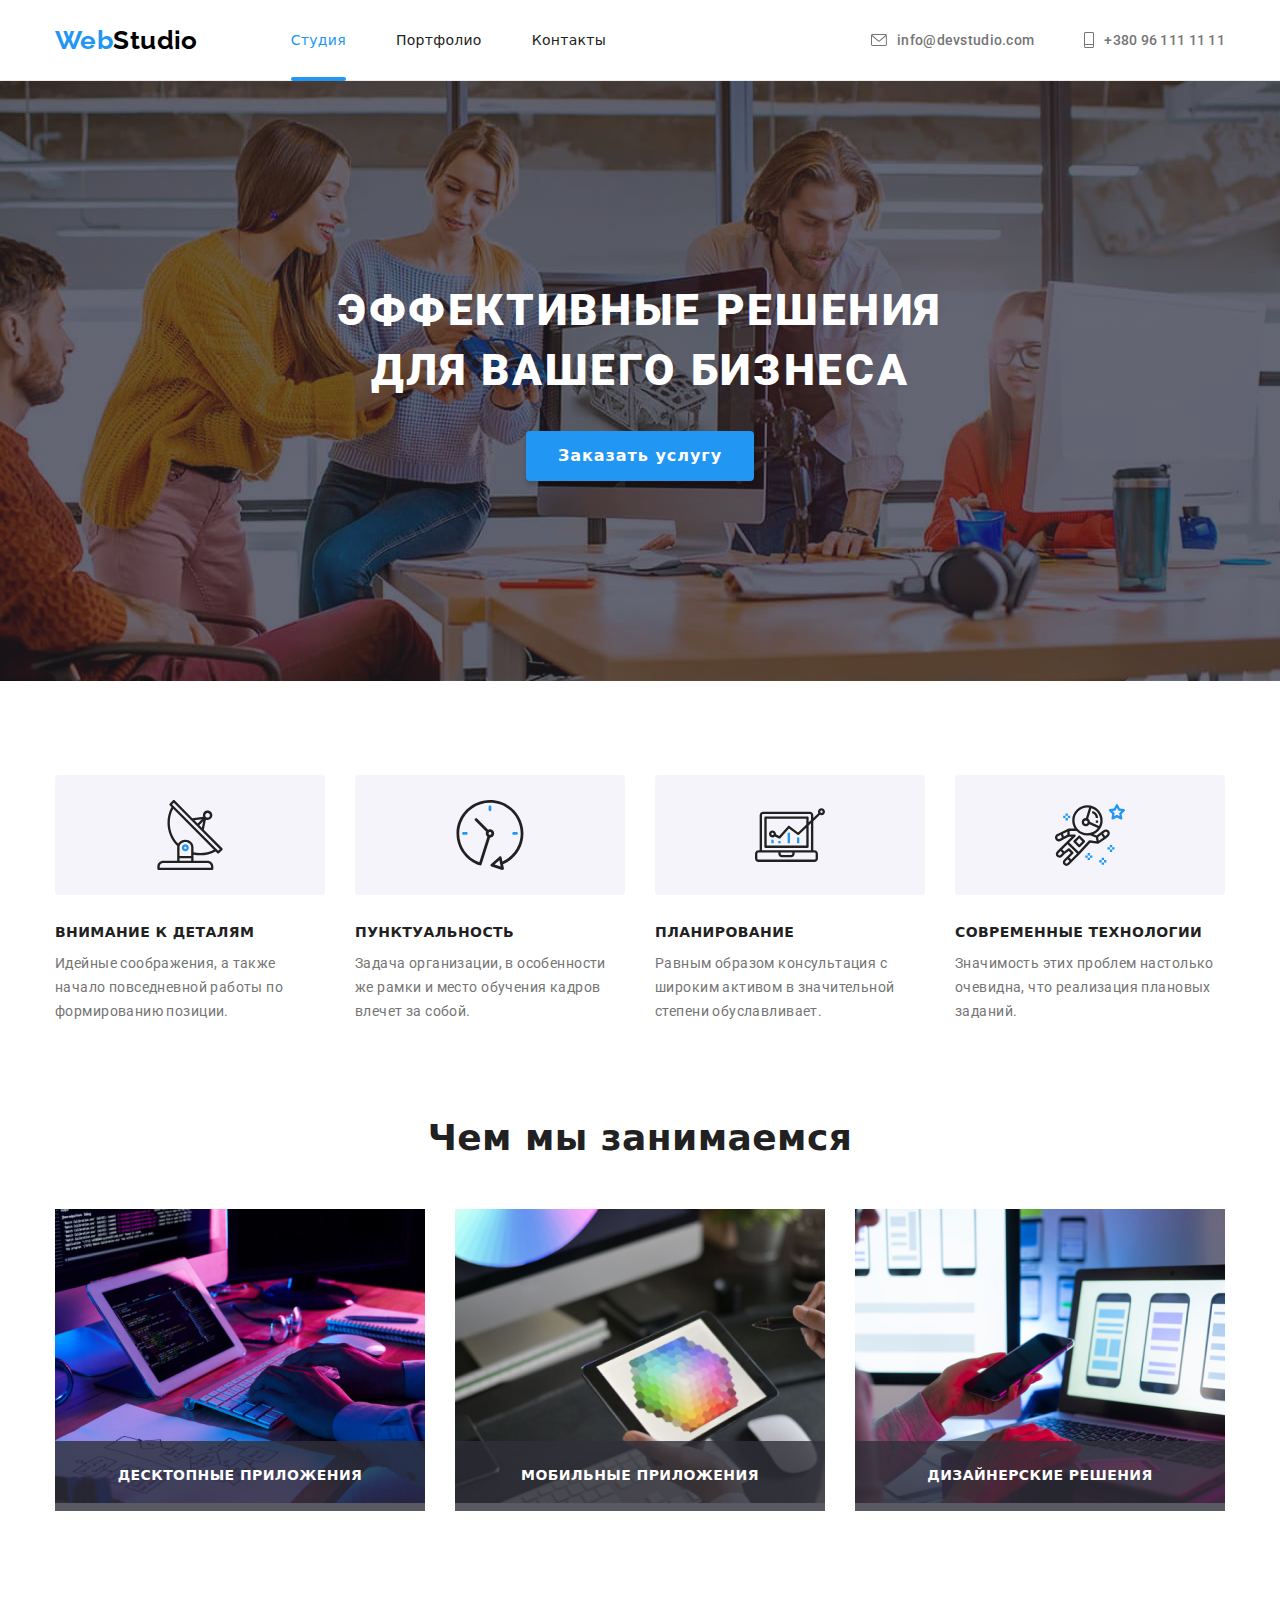
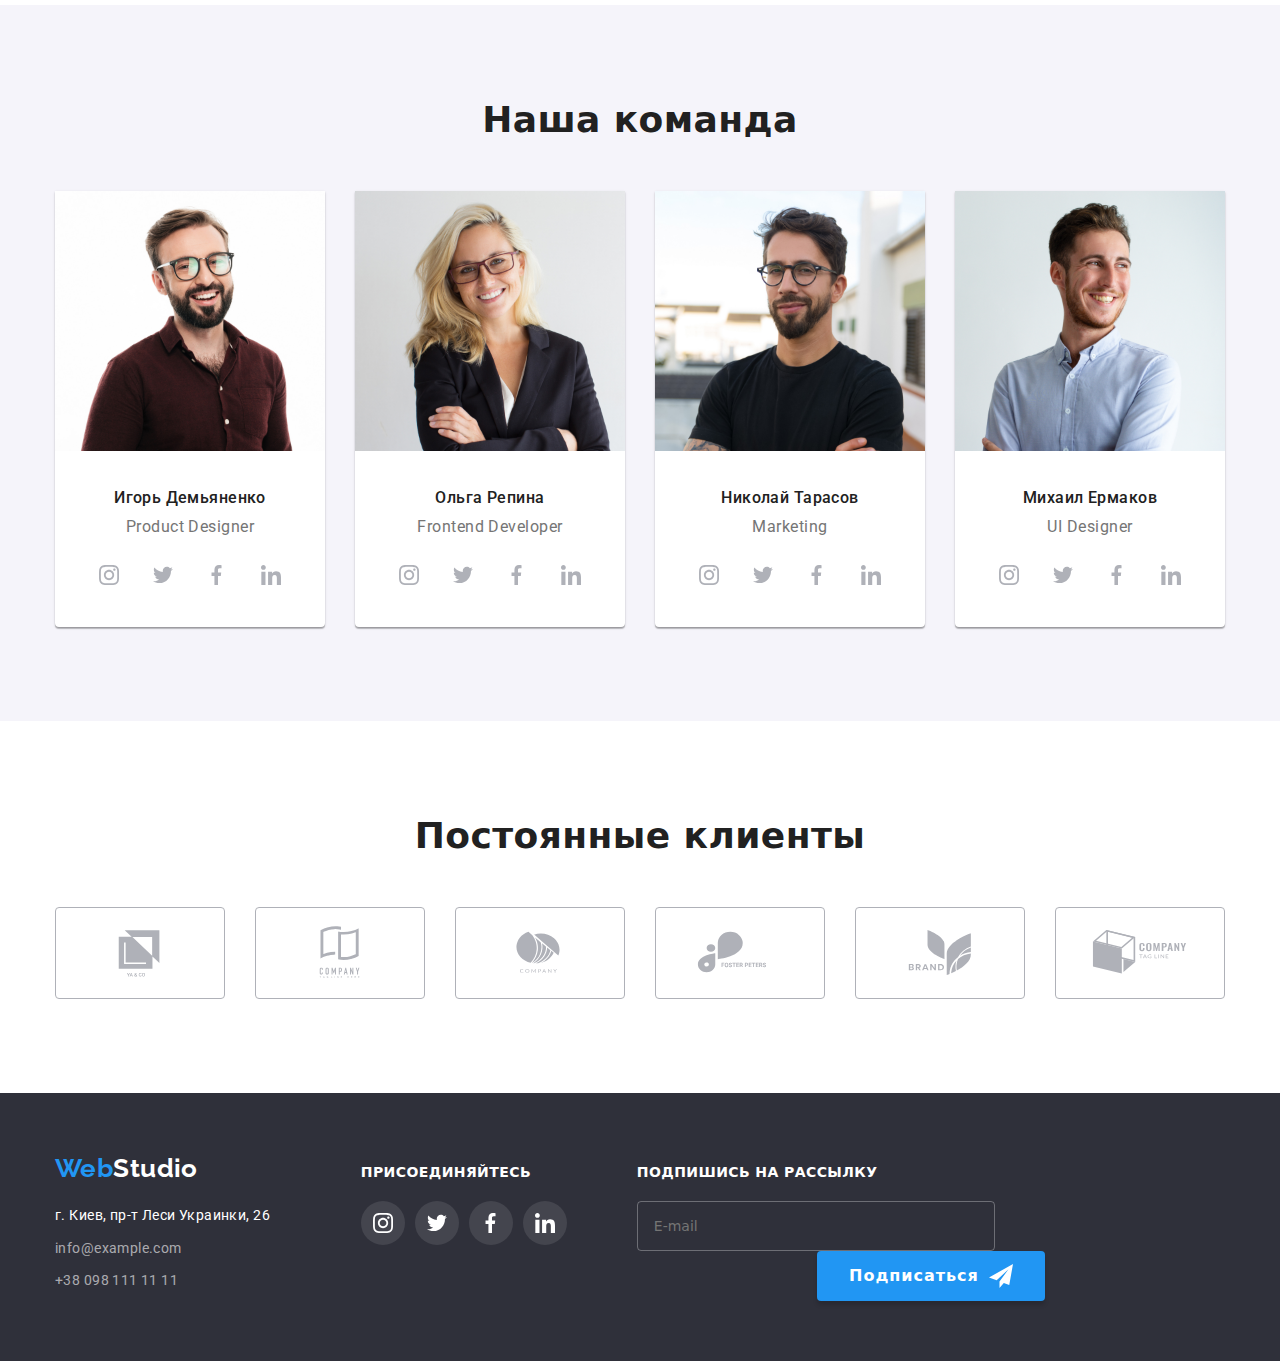
==== commit 0efeb74e: "firsh page almost finish" ====
--- a/index.html
+++ b/index.html
@@ -494,7 +494,7 @@
     <ul class="cosial-media list">
         <li class="cosial-media__social-media2">
             <a href="https://www.instagram.com/" class="cosial-media__link">
-                <svg width="20" height="20" class="cosial-media__svg">
+                <svg width="20" height="20" class="cosial-media__svg2">
                     <use href="./images/icons.svg#icon-instagram-first"> </use>
                 </svg>
             </a>
@@ -502,7 +502,7 @@
     
         <li class="cosial-media__social-media2">
             <a href="https://twitter.com/?lang=ru" class="cosial-media__link">
-                <svg width="20" height="20" class="cosial-media__svg">
+                <svg width="20" height="20" class="cosial-media__svg2">
                     <use href="./images/icons.svg#icon-twitter-first"> </use>
                 </svg>
             </a>
@@ -511,7 +511,7 @@
     
         <li class="cosial-media__social-media2">
             <a href="https://www.facebook.com/" class="cosial-media__link">
-                <svg width="20" height="20" class="cosial-media__svg">
+                <svg width="20" height="20" class="cosial-media__svg2">
                     <use href="./images/icons.svg#icon-facebook-first"> </use>
                 </svg>
             </a>
@@ -520,7 +520,7 @@
     
         <li class="cosial-media__social-media2">
             <a href="https://ru.linkedin.com/" class="cosial-media__link">
-                <svg width="20" height="20" class="cosial-media__svg">
+                <svg width="20" height="20" class="cosial-media__svg2">
                     <use href="./images/icons.svg#icon-linkedin-first"> </use>
                 </svg>
             </a>
@@ -542,7 +542,7 @@
     <input class="footer-input" type="text" name="footer-email" id="email" placeholder="E-mail">
     </label>
     <button class="button" type="submit">Подписаться
-        <svg class="svg-footer" width="24px" height="24px">
+        <svg class="footer-form__svg" width="24px" height="24px">
             <use href="./images/icons.svg#icon-telegram"></use>
         </svg>
     </button>
--- a/css/main.css
+++ b/css/main.css
@@ -620,6 +620,8 @@
 }
 
 .section__names {
+  font-family: 'Roboto';
+  font-style: normal;
   font-size: 16px;
   font-weight: 500;
   line-height: 1.18;
@@ -628,13 +630,25 @@
   margin-bottom: 10px;
 }
 
+.section__workers {
+  width: calc(100% / 4 - 30px);
+  background-color: #FFFFFF;
+  box-shadow: 0px 1px 3px rgba(0, 0, 0, 0.12), 0px 1px 1px rgba(0, 0, 0, 0.14), 0px 2px 1px rgba(0, 0, 0, 0.2);
+  border-bottom-left-radius: 4px;
+  border-bottom-right-radius: 4px;
+}
+
 .section__workers-text {
+  font-family: 'Roboto';
+  font-style: normal;
   color: #757575;
   font-size: 16px;
   line-height: 1.18;
   text-align: center;
   margin-top: 0px;
   margin-bottom: 16px;
+  font-weight: 400;
+  letter-spacing: 0.03em;
 }
 
 .cosial-media {
@@ -828,6 +842,17 @@
 
 .footer-input:hover, .footer-input:focus {
   border: 1px solid #2196F3;
+}
+
+.footer-form__svg {
+  margin-left: 10px;
+}
+
+.cosial-media__svg2 {
+  fill: #FFFFFF;
+  transition-property: fill;
+  transition-timing-function: cubic-bezier(0.4, 0, 0.2, 1);
+  transition-duration: 1000ms;
 }
 
 .backdrop {
--- a/сss/styles.css
+++ b/сss/styles.css
@@ -1230,7 +1230,7 @@
     
 }
 
-.svg-footer {
+.footer-form__svg {
     margin-left: 10px;
 }
 
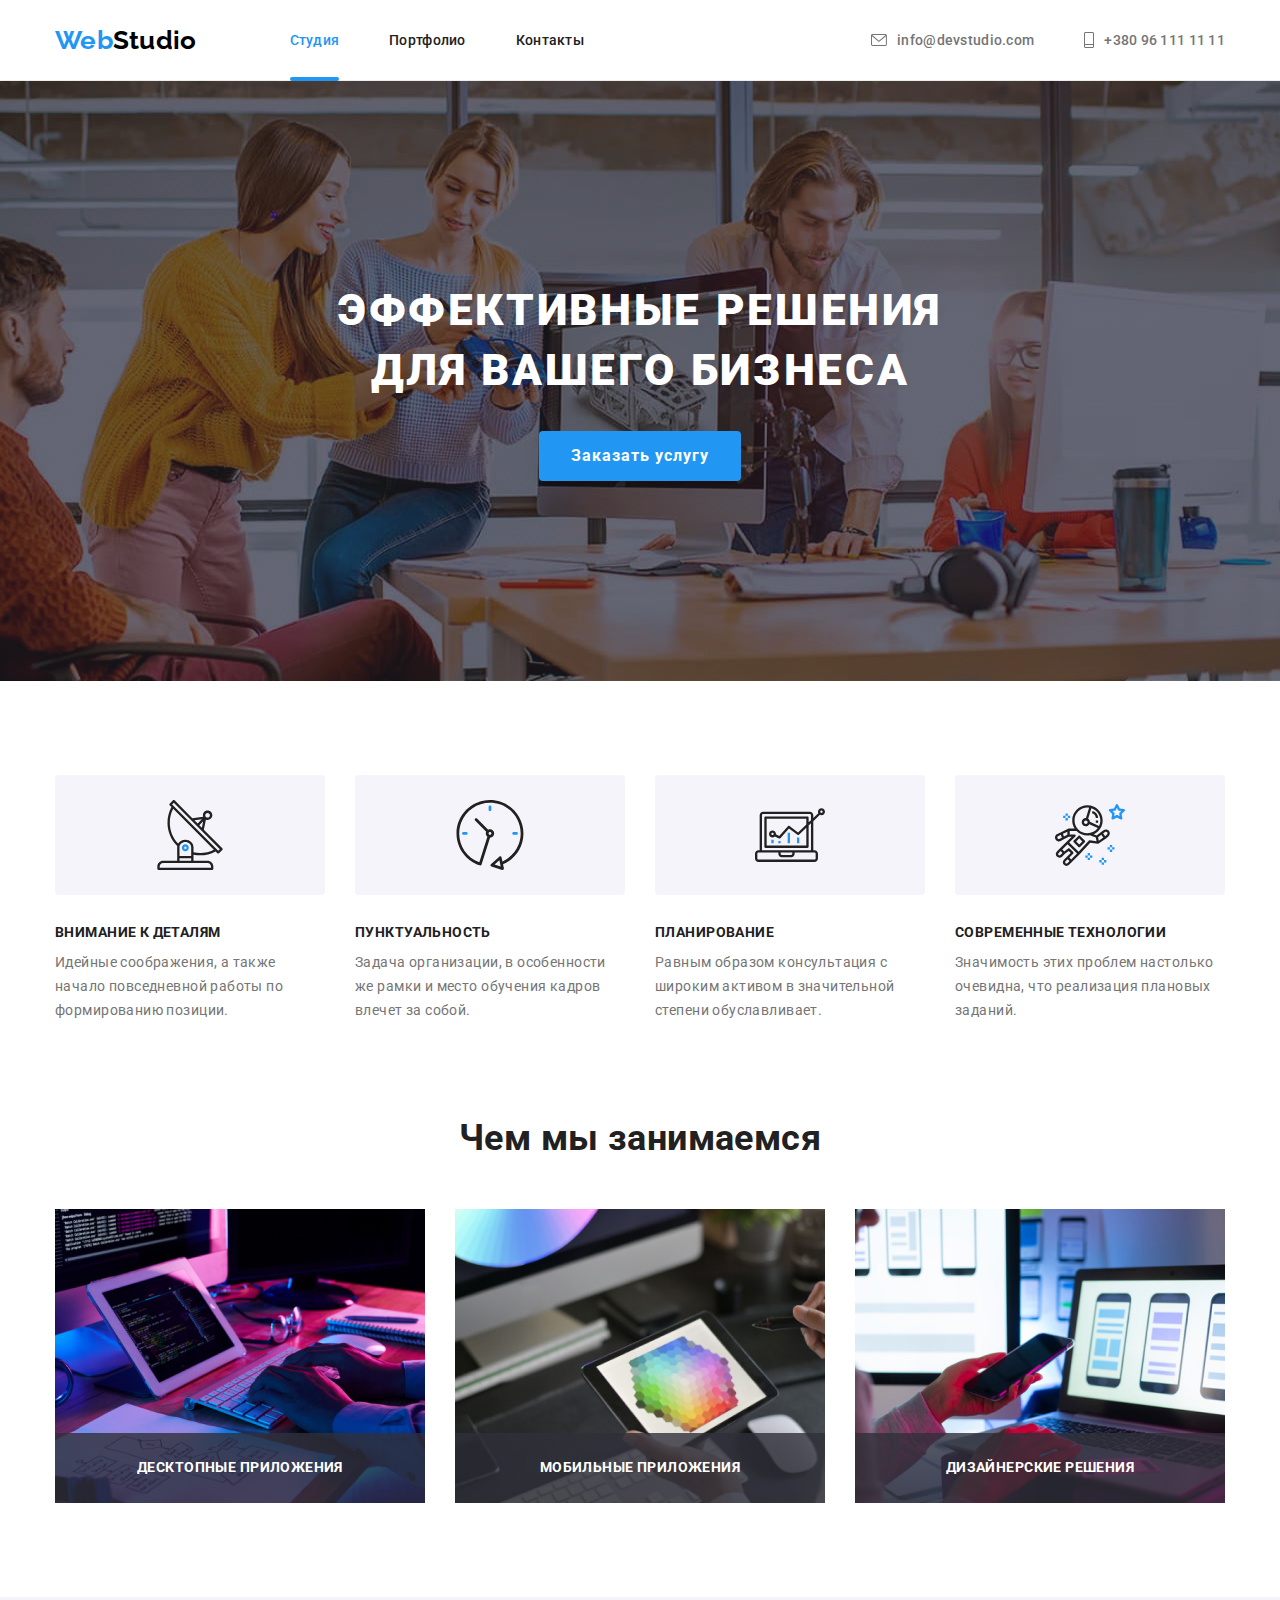
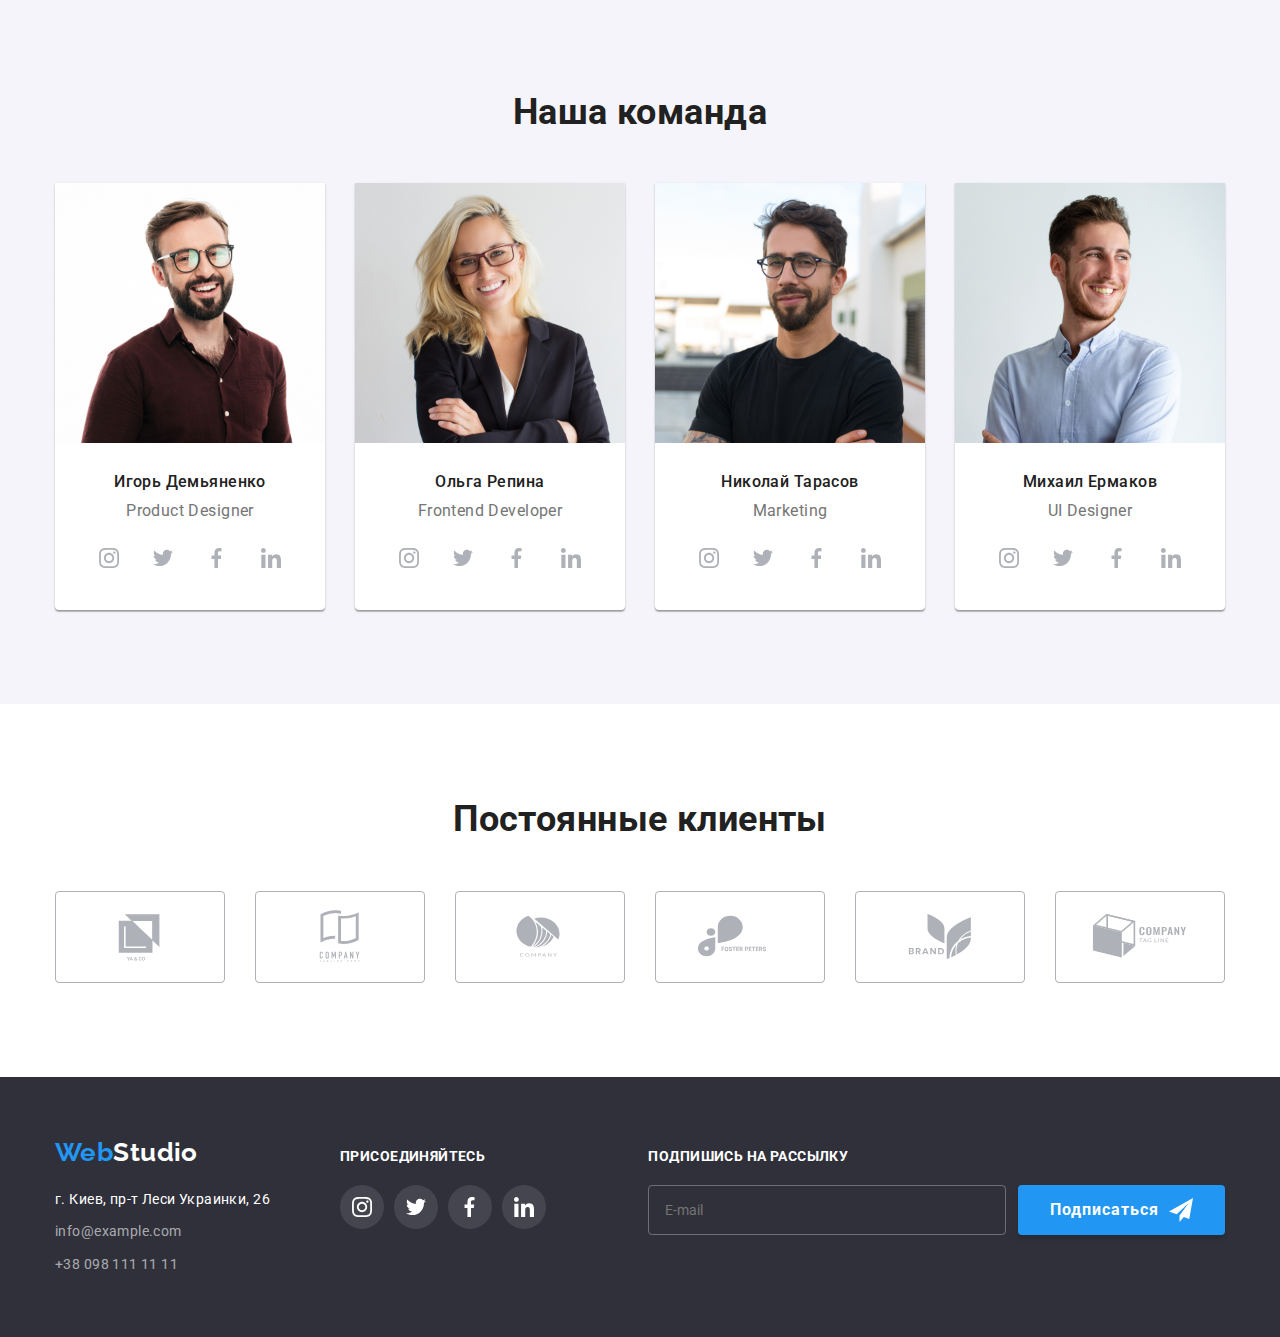
==== commit b6172053: "finish" ====
--- a/index.html
+++ b/index.html
@@ -2,197 +2,173 @@
 <html lang="ru">
 
 <head>
-    <meta charset="UTF-8">
-    <meta http-equiv="X-UA-Compatible" content="IE=edge">
-    <meta name="viewport" content="width=device-width, initial-scale=1.0">
+    <meta charset="UTF-8" />
+    <meta http-equiv="X-UA-Compatible" content="IE=edge" />
+    <meta name="viewport" content="width=device-width, initial-scale=1.0" />
     <title>WebStudio</title>
-    <link rel="preconnect" href="https://fonts.googleapis.com">
-    <link rel="preconnect" href="https://fonts.gstatic.com" crossorigin>
+    <link rel="preconnect" href="https://fonts.googleapis.com" />
+    <link rel="preconnect" href="https://fonts.gstatic.com" crossorigin />
     <link href="https://fonts.googleapis.com/css2?family=Raleway:wght@700&family=Roboto:wght@400;500&display=swap"
         rel="stylesheet" />
 
-
     <link rel="stylesheet"
         href="https://cdnjs.cloudflare.com/ajax/libs/modern-normalize/1.1.0/modern-normalize.min.css" />
 
-
-<link rel="stylesheet" href="./css/main.css">
+    <link rel="stylesheet" href="./css/main.css" />
     <!-- <link rel="stylesheet" href="./сss/styles.css" /> -->
 </head>
 
 <body>
     <header class="page-header">
         <div class="container page-header__container">
-            <nav class="container__nav">
-
-                <a href="./index.html" class="container__logo">Web<span class="container__accent">Studio</span></a>
-
-                
-
-                <ul class="navigation list">
-                    <li class="navigation__item"><a href="" class="navigation__link navigation__link--current link">Студия</a></li>
-                    <li class="navigation__item"><a href="./portfolio.html" class="navigation__link link">Портфолио</a></li>
-                    <li class="navigation__item"><a href="" class="navigation__link link">Контакты</a></li>
+            <nav class="navigation">
+                <a href="./index.html" class="logo">Web<span class="logo--accent">Studio</span></a>
+
+                <ul class="navigation__list list">
+                    <li class="navigation__item">
+                        <a href="" class="navigation__link navigation__link--current link">Студия</a>
+                    </li>
+                    <li class="navigation__item">
+                        <a href="./portfolio.html" class="navigation__link link">Портфолио</a>
+                    </li>
+                    <li class="navigation__item">
+                        <a href="" class="navigation__link link">Контакты</a>
+                    </li>
                 </ul>
             </nav>
 
-
-            <ul class="contact list">
-
-
+            <ul class="contact__list list">
                 <li class="contact__item">
-
-
                     <a href="mailto:info@devstudio.com" class="contact__link link">
                         <svg class="contact__icon" width="16" height="12">
                             <use href="./images/sprite.svg#icon-envelope"></use>
                         </svg>info@devstudio.com</a>
                 </li>
 
-
-
-
-
-                <li class="contact__item"><a href="tel:+380961111111" class="contact__link link">
+                <li class="contact__item">
+                    <a href="tel:+380961111111" class="contact__link link">
                         <svg class="contact__icon" width="10" height="16">
                             <use href="./images/sprite.svg#icon-phone"></use>
-                        </svg>+380 96 111 11 11</a></li>
+                        </svg>+380 96 111 11 11</a>
+                </li>
             </ul>
         </div>
-
     </header>
-
-
-
-
 
     <main>
         <section class="hero">
             <div class="container">
                 <h1 class="hero__title">Эффективные решения для вашего бизнеса</h1>
-    <button type="button" class="button" data-modal-open>Заказать услугу</button>
-
-       
+                <button type="button" class="button" data-modal-open>
+                    Заказать услугу
+                </button>
             </div>
         </section>
 
-
-
-
-        <section class="section">
+        <section class="section feature">
             <div class="container">
                 <h2 class="hide">Преимущества</h2>
 
-                <ul class="section__feature card-set list">
-
-                    <li class="section__item card__item">
-                        <div class="section__icon">
+                <ul class="card-set feature__list list">
+                    <li class="feature__item card__item">
+                        <div class="feature__icon">
                             <svg width="70" height="70">
-                                <use href="./images/sprite1.svg#icon-antenna">
-                                </use>
-                            </svg>
-                        </div>
-
-                        <h3 class="section__feature-title">Внимание к деталям</h3>
-                        <p class="section__text">Идейные соображения, а также начало повседневной работы по формированию
-                            позиции.</p>
-                    </li>
-
-                    <li class="section__item card__item">
-                        <div class="section__icon">
+                                <use href="./images/sprite1.svg#icon-antenna"></use>
+                            </svg>
+                        </div>
+
+                        <h3 class="feature__title">Внимание к деталям</h3>
+                        <p>
+                            Идейные соображения, а также начало повседневной работы по
+                            формированию позиции.
+                        </p>
+                    </li>
+
+                    <li class="feature__item card__item">
+                        <div class="feature__icon">
                             <svg width="70" height="70">
-                                <use href="./images/sprite1.svg#icon-clock">
-                                </use>
-
-                            </svg>
-                        </div>
-                        <h3 class="section__feature-title">Пунктуальность</h3>
-                        <p class="section__text">Задача организации, в особенности же рамки и место обучения кадров
-                            влечет за собой.</p>
-                    </li>
-
-                    <li class="section__item card__item">
-                        <div class="section__icon">
+                                <use href="./images/sprite1.svg#icon-clock"></use>
+                            </svg>
+                        </div>
+                        <h3 class="feature__title">Пунктуальность</h3>
+                        <p>
+                            Задача организации, в особенности же рамки и место обучения
+                            кадров влечет за собой.
+                        </p>
+                    </li>
+
+                    <li class="feature__item card__item">
+                        <div class="feature__icon">
                             <svg width="70" height="70">
                                 <use href="./images/sprite1.svg#icon-diagram"></use>
                             </svg>
                         </div>
-                        <h3 class="section__feature-title">Планирование</h3>
-                        <p class="section__text">Равным образом консультация с широким активом в значительной степени
-                            обуславливает.</p>
-                    </li>
-
-                    <li class="section__item card__item">
-                        <div class="section__icon">
+                        <h3 class="feature__title">Планирование</h3>
+                        <p>
+                            Равным образом консультация с широким активом в значительной
+                            степени обуславливает.
+                        </p>
+                    </li>
+
+                    <li class="feature__item card__item">
+                        <div class="feature__icon">
                             <svg width="70" height="70">
-                                <use href="./images/sprite1.svg#icon-astronaut">
-
-                                </use>
-
-                            </svg>
-                        </div>
-                        <h3 class="section__feature-title">Современные технологии</h3>
-                        <p class="section__text">Значимость этих проблем настолько очевидна, что реализация плановых
-                            заданий.</p>
-                    </li>
-
+                                <use href="./images/sprite1.svg#icon-astronaut"></use>
+                            </svg>
+                        </div>
+                        <h3 class="feature__title">Современные технологии</h3>
+                        <p>
+                            Значимость этих проблем настолько очевидна, что реализация
+                            плановых заданий.
+                        </p>
+                    </li>
                 </ul>
             </div>
         </section>
 
-
-
-        <section class="section section__section--second">
+        <section class="section about">
             <div class="container">
                 <h2 class="section__title">Чем мы занимаемся</h2>
 
-                <ul class="pictures card-set list">
-                    <li class="picture__list card__item">
-                        <img class="section__picture" src="./images/img2.jpg" alt="фото с дизайном" width="370">
-                        <div class="section__label">
-<p>Десктопные приложения</p>
-                        </div>
-                    </li>
-
-                    <li class="picture__list card__item">
-                        <img class="section__picture" src="./images/img3.jpg" alt="фото с дизайном" width="370">
-                        <div class="section__label">
+                <ul class="about__list card-set list">
+                    <li class="about__item card__item">
+                        <img class="about__picture" src="./images/img2.jpg" alt="фото с дизайном" width="370" />
+                        <div class="about__label">
+                            <p>Десктопные приложения</p>
+                        </div>
+                    </li>
+
+                    <li class="about__item card__item">
+                        <img class="about__picture" src="./images/img3.jpg" alt="фото с дизайном" width="370" />
+                        <div class="about__label">
                             <p>Мобильные приложения</p>
                         </div>
                     </li>
-                    <li class="picture__list card__item">
-                        <img class="section__picture" src="./images/img4.jpg" alt="фото с дизайном" width="370">
-                        <div class="section__label">
+                    <li class="about__item card__item">
+                        <img class="about__picture" src="./images/img4.jpg" alt="фото с дизайном" width="370" />
+                        <div class="about__label">
                             <p>Дизайнерские решения</p>
                         </div>
                     </li>
-
-            
-            </ul>
+                </ul>
             </div>
         </section>
 
-
-
-        <section class="section section--third">
-
+        <section class="section team">
             <div class="container">
                 <h2 class="section__title">Наша команда</h2>
-                <ul class="card-set list">
-                    <li class="section__workers card__item">
-                        <img class="employee-img" src="./images/img5.jpg" alt="Игопь Демьяненко фото" width="270">
-                        <div class="section__profession-employee">
-                            <h3 class="section__names">Игорь Демьяненко</h3>
-                            <p class="section__workers-text">Product Designer</p>
-
-
-
+                <ul class="card-set team__list list">
+                    <li class="team__item card__item">
+                        <img class="team__img" src="./images/img5.jpg" alt="Игопь Демьяненко фото" width="270" />
+                        <div class="team__content">
+                            <h3 class="team__names">Игорь Демьяненко</h3>
+                            <p class="team__position">Product Designer</p>
 
                             <ul class="cosial-media list">
                                 <li class="cosial-media__social-media2">
                                     <a href="https://www.instagram.com/" class="cosial-media__link">
                                         <svg width="20" height="20" class="cosial-media__svg">
-                                            <use href="./images/icons.svg#icon-instagram-first"> </use>
+                                            <use href="./images/icons.svg#icon-instagram-first"></use>
                                         </svg>
                                     </a>
                                 </li>
@@ -200,47 +176,40 @@
                                 <li class="cosial-media__social-media2">
                                     <a href="https://twitter.com/?lang=ru" class="cosial-media__link">
                                         <svg width="20" height="20" class="cosial-media__svg">
-                                            <use href="./images/icons.svg#icon-twitter-first"> </use>
-                                        </svg>
-                                    </a>
-                                </li>
-
+                                            <use href="./images/icons.svg#icon-twitter-first"></use>
+                                        </svg>
+                                    </a>
+                                </li>
 
                                 <li class="cosial-media__social-media2">
                                     <a href="https://www.facebook.com/" class="cosial-media__link">
                                         <svg width="20" height="20" class="cosial-media__svg">
-                                            <use href="./images/icons.svg#icon-facebook-first"> </use>
-                                        </svg>
-                                    </a>
-                                </li>
-
+                                            <use href="./images/icons.svg#icon-facebook-first"></use>
+                                        </svg>
+                                    </a>
+                                </li>
 
                                 <li class="cosial-media__social-media2">
                                     <a href="https://ru.linkedin.com/" class="cosial-media__link">
                                         <svg width="20" height="20" class="cosial-media__svg">
-                                            <use href="./images/icons.svg#icon-linkedin-first"> </use>
-                                        </svg>
-                                    </a>
-                                </li>
-
+                                            <use href="./images/icons.svg#icon-linkedin-first"></use>
+                                        </svg>
+                                    </a>
+                                </li>
                             </ul>
                         </div>
-
-
-
-                    </li>
-                    <li class="section__workers card__item">
-                        <img class="employee-img" src="./images/img6.jpg" alt="Ольга Репина фото" width="270">
-                        <div class="section__profession-employee">
-
-                            <h3 class="section__names">Ольга Репина</h3>
-                            <p class="section__workers-text"> Frontend Developer</p>
+                    </li>
+                    <li class="team__item card__item">
+                        <img class="team__img" src="./images/img6.jpg" alt="Ольга Репина фото" width="270" />
+                        <div class="team__content">
+                            <h3 class="team__names">Ольга Репина</h3>
+                            <p class="team__position">Frontend Developer</p>
 
                             <ul class="cosial-media list">
                                 <li class="cosial-media__social-media2">
                                     <a href="https://www.instagram.com/" class="cosial-media__link">
                                         <svg width="20" height="20" class="cosial-media__svg">
-                                            <use href="./images/icons.svg#icon-instagram-first"> </use>
+                                            <use href="./images/icons.svg#icon-instagram-first"></use>
                                         </svg>
                                     </a>
                                 </li>
@@ -248,47 +217,40 @@
                                 <li class="cosial-media__social-media2">
                                     <a href="https://twitter.com/?lang=ru" class="cosial-media__link">
                                         <svg width="20" height="20" class="cosial-media__svg">
-                                            <use href="./images/icons.svg#icon-twitter-first"> </use>
-                                        </svg>
-                                    </a>
-                                </li>
-
+                                            <use href="./images/icons.svg#icon-twitter-first"></use>
+                                        </svg>
+                                    </a>
+                                </li>
 
                                 <li class="cosial-media__social-media2">
                                     <a href="https://www.facebook.com/" class="cosial-media__link">
                                         <svg width="20" height="20" class="cosial-media__svg">
-                                            <use href="./images/icons.svg#icon-facebook-first"> </use>
-                                        </svg>
-                                    </a>
-                                </li>
-
+                                            <use href="./images/icons.svg#icon-facebook-first"></use>
+                                        </svg>
+                                    </a>
+                                </li>
 
                                 <li class="cosial-media__social-media2">
                                     <a href="https://ru.linkedin.com/" class="cosial-media__link">
                                         <svg width="20" height="20" class="cosial-media__svg">
-                                            <use href="./images/icons.svg#icon-linkedin-first"> </use>
-                                        </svg>
-                                    </a>
-                                </li>
-
+                                            <use href="./images/icons.svg#icon-linkedin-first"></use>
+                                        </svg>
+                                    </a>
+                                </li>
                             </ul>
-
-
-                        </div>
-
-                    </li>
-                    <li class="section__workers card__item">
-                        <img class="employee-img" src="./images/img7.jpg" alt="Николай Тарасов фото" width="270">
-                        <div class="section__profession-employee">
-                            <h3 class="section__names">Николай Тарасов</h3>
-                            <p class="section__workers-text">Marketing</p>
-
+                        </div>
+                    </li>
+                    <li class="team__item card__item">
+                        <img class="team__img" src="./images/img7.jpg" alt="Николай Тарасов фото" width="270" />
+                        <div class="team__content">
+                            <h3 class="team__names">Николай Тарасов</h3>
+                            <p class="team__position">Marketing</p>
 
                             <ul class="cosial-media list">
                                 <li class="cosial-media__social-media2">
                                     <a href="https://www.instagram.com/" class="cosial-media__link">
                                         <svg width="20" height="20" class="cosial-media__svg">
-                                            <use href="./images/icons.svg#icon-instagram-first"> </use>
+                                            <use href="./images/icons.svg#icon-instagram-first"></use>
                                         </svg>
                                     </a>
                                 </li>
@@ -296,50 +258,40 @@
                                 <li class="cosial-media__social-media2">
                                     <a href="https://twitter.com/?lang=ru" class="cosial-media__link">
                                         <svg width="20" height="20" class="cosial-media__svg">
-                                            <use href="./images/icons.svg#icon-twitter-first"> </use>
-                                        </svg>
-                                    </a>
-                                </li>
-
+                                            <use href="./images/icons.svg#icon-twitter-first"></use>
+                                        </svg>
+                                    </a>
+                                </li>
 
                                 <li class="cosial-media__social-media2">
                                     <a href="https://www.facebook.com/" class="cosial-media__link">
                                         <svg width="20" height="20" class="cosial-media__svg">
-                                            <use href="./images/icons.svg#icon-facebook-first"> </use>
-                                        </svg>
-                                    </a>
-                                </li>
-
+                                            <use href="./images/icons.svg#icon-facebook-first"></use>
+                                        </svg>
+                                    </a>
+                                </li>
 
                                 <li class="cosial-media__social-media2">
                                     <a href="https://ru.linkedin.com/" class="cosial-media__link">
                                         <svg width="20" height="20" class="cosial-media__svg">
-                                            <use href="./images/icons.svg#icon-linkedin-first"> </use>
-                                        </svg>
-                                    </a>
-                                </li>
-
+                                            <use href="./images/icons.svg#icon-linkedin-first"></use>
+                                        </svg>
+                                    </a>
+                                </li>
                             </ul>
-
-
-
-                        </div>
-
-                    </li>
-                    <li class="section__workers card__item">
-                        <img class="employee-img" src="./images/img8.jpg" alt="Михаил Ермаков фото" width="270">
-                        <div class="section__profession-employee">
-                            <h3 class="section__names">Михаил Ермаков</h3>
-                            <p class="section__workers-text">UI Designer</p>
-
-
-
+                        </div>
+                    </li>
+                    <li class="team__item card__item">
+                        <img class="team__img" src="./images/img8.jpg" alt="Михаил Ермаков фото" width="270" />
+                        <div class="team__content">
+                            <h3 class="team__names">Михаил Ермаков</h3>
+                            <p class="team__position">UI Designer</p>
 
                             <ul class="cosial-media list">
                                 <li class="cosial-media__social-media2">
                                     <a href="https://www.instagram.com/" class="cosial-media__link">
                                         <svg width="20" height="20" class="cosial-media__svg">
-                                            <use href="./images/icons.svg#icon-instagram-first"> </use>
+                                            <use href="./images/icons.svg#icon-instagram-first"></use>
                                         </svg>
                                     </a>
                                 </li>
@@ -347,286 +299,223 @@
                                 <li class="cosial-media__social-media2">
                                     <a href="https://twitter.com/?lang=ru" class="cosial-media__link">
                                         <svg width="20" height="20" class="cosial-media__svg">
-                                            <use href="./images/icons.svg#icon-twitter-first"> </use>
-                                        </svg>
-                                    </a>
-                                </li>
-
+                                            <use href="./images/icons.svg#icon-twitter-first"></use>
+                                        </svg>
+                                    </a>
+                                </li>
 
                                 <li class="cosial-media__social-media2">
                                     <a href="https://www.facebook.com/" class="cosial-media__link">
                                         <svg width="20" height="20" class="cosial-media__svg">
-                                            <use href="./images/icons.svg#icon-facebook-first"> </use>
-                                        </svg>
-                                    </a>
-                                </li>
-
+                                            <use href="./images/icons.svg#icon-facebook-first"></use>
+                                        </svg>
+                                    </a>
+                                </li>
 
                                 <li class="cosial-media__social-media2">
                                     <a href="https://ru.linkedin.com/" class="cosial-media__link">
                                         <svg width="20" height="20" class="cosial-media__svg">
-                                            <use href="./images/icons.svg#icon-linkedin-first"> </use>
-                                        </svg>
-                                    </a>
-                                </li>
-
+                                            <use href="./images/icons.svg#icon-linkedin-first"></use>
+                                        </svg>
+                                    </a>
+                                </li>
                             </ul>
-
-
-
-
-                        </div>
-                    </li>
-
+                        </div>
+                    </li>
                 </ul>
             </div>
         </section>
 
-
-
-
-
-        <section class="section section--fourth">
+        <section class="section partners">
             <div class="container">
-                <h2 class="section__title">
-                    Постоянные клиенты
-                </h2>
-
-                <ul class="list card-set">
-                    <li class="section__client-item card__item">
-                       
-                        <a href="" class="section__brands" target="_blank" rel="noreferrer noopener nofollow">
-                            <svg width="106" height="60" class="section__brands-svg">
-                                <use href="./images/sprite.svg#icon-brand1">
-                                </use>
-                            </svg>
-                        </a>
-                    </li>
-
-
-
-                    <li class="section__client-item card__item">
-                        <a href="" class="section__brands" target="_blank" rel="noreferrer noopener nofollow">
-                            <svg width="106" height="60" class="section__brands-svg">
-                                <use href="./images/sprite.svg#icon-brand2">
-                                </use>
-                            </svg>
-                        </a>
-                    </li>
-
-
-                    <li class="section__client-item card__item">
-                        <a href="" class="section__brands" target="_blank" rel="noreferrer noopener nofollow">
-                            <svg width="106" height="60" class="section__brands-svg">
-                                <use href="./images/sprite.svg#icon-brand3">
-                                </use>
-                            </svg>
-                        </a>
-                    </li>
-
-
-                    <li class="section__client-item card__item">
-                        <a href="" class="section__brands" target="_blank" rel="noreferrer noopener nofollow">
-                            <svg width="106" height="60" class="section__brands-svg">
-                                <use href="./images/sprite.svg#icon-brand4">
-                                </use>
-                            </svg>
-                        </a>
-                    </li>
-
-
-                    <li class="section__client-item card__item">
-                        <a href="" class="section__brands" target="_blank" rel="noreferrer noopener nofollow">
-                            <svg width="106" height="60" class="section__brands-svg">
-                                <use href="./images/sprite.svg#icon-brand5">
-                                </use>
-                            </svg>
-                        </a>
-                    </li>
-
-
-
-                    <li class="section__client-item card__item">
-                        <a href="" class="section__brands" target="_blank" rel="noreferrer noopener nofollow">
-                            <svg width="106" height="60" class="section__brands-svg">
-                                <use href="./images/sprite.svg#icon-brand6">
-                                </use>
-                            </svg>
-                        </a>
-                    </li>
-
+                <h2 class="section__title">Постоянные клиенты</h2>
+
+                <ul class="partners__list list card-set">
+                    <li class="partners__item card__item">
+                        <a href="" class="partners__link link" target="_blank" rel="noreferrer noopener nofollow">
+                            <svg width="106" height="60" class="partners__icon">
+                                <use href="./images/sprite.svg#icon-brand1"></use>
+                            </svg>
+                        </a>
+                    </li>
+
+                    <li class="partners__item card__item">
+                        <a href="" class="partners__link link" target="_blank" rel="noreferrer noopener nofollow">
+                            <svg width="106" height="60" class="partners__icon">
+                                <use href="./images/sprite.svg#icon-brand2"></use>
+                            </svg>
+                        </a>
+                    </li>
+
+                    <li class="partners__item card__item">
+                        <a href="" class="partners__link link" target="_blank" rel="noreferrer noopener nofollow">
+                            <svg width="106" height="60" class="partners__icon">
+                                <use href="./images/sprite.svg#icon-brand3"></use>
+                            </svg>
+                        </a>
+                    </li>
+
+                    <li class="partners__item card__item">
+                        <a href="" class="partners__link link" target="_blank" rel="noreferrer noopener nofollow">
+                            <svg width="106" height="60" class="partners__icon">
+                                <use href="./images/sprite.svg#icon-brand4"></use>
+                            </svg>
+                        </a>
+                    </li>
+
+                    <li class="partners__item card__item">
+                        <a href="" class="partners__link link" target="_blank" rel="noreferrer noopener nofollow">
+                            <svg width="106" height="60" class="partners__icon">
+                                <use href="./images/sprite.svg#icon-brand5"></use>
+                            </svg>
+                        </a>
+                    </li>
+
+                    <li class="partners__item card__item">
+                        <a href="" class="partners__link link" target="_blank" rel="noreferrer noopener nofollow">
+                            <svg width="106" height="60" class="partners__icon">
+                                <use href="./images/sprite.svg#icon-brand6"></use>
+                            </svg>
+                        </a>
+                    </li>
                 </ul>
-
-            </div>
-
+            </div>
         </section>
-
     </main>
 
     <footer class="footer">
-
-        <div class="container footer--container">
-
-          
-
-
-            <div class="footer-item">
-                <a href="" class="container__logo container__logo--footer">Web<span class="container__accent--footer">Studio</span></a>
-            <address>
-                <ul class="footer__contact--list list">
-
-                    <li class="footer__contact-item"><a href="https://goo.gl/maps/GeF5nWyXuvvMnV2t5" target="_blank" rel="noreferrer noopener nofollow" class="footer__address link">г. Киев, пр-т Леси
-                            Украинки, 26</a></li>
-                    <li class="footer__contact-item"><a href="mailto:info@example.com"
-                            class="footer__address link">info@example.com</a></li>
-                    <li class="footer__contact-item"><a href="tel:+380981111111" class="footer__address link">+38 098 111 11
-                            11</a></li>
-
-    
-        </ul>
-        </address>
+        <div class="container footer__container">
+            <div class="footer__item">
+                <a href="" class="logo">Web<span class="logo--accent-footer">Studio</span></a>
+                <address>
+                    <ul class="footer__contact-list list">
+                        <li class="footer__contact-item">
+                            <a href="https://goo.gl/maps/GeF5nWyXuvvMnV2t5" target="_blank"
+                                rel="noreferrer noopener nofollow" class="footer__contact-link link">г. Киев, пр-т Леси
+                                Украинки, 26</a>
+                        </li>
+                        <li class="footer__contact-item">
+                            <a href="mailto:info@example.com" class="footer__contact-link link">info@example.com</a>
+                        </li>
+                        <li class="footer__contact-item">
+                            <a href="tel:+380981111111" class="footer__contact-link link">+38 098 111 11 11</a>
+                        </li>
+                    </ul>
+                </address>
+            </div>
+
+            <div class="footer__item">
+                <h2 class="footer__title">Присоединяйтесь</h2>
+                <ul class="cosial-media list">
+                    <li class="cosial-media__social-media2">
+                        <a href="https://www.instagram.com/" class="cosial-media__link">
+                            <svg width="20" height="20" class="cosial-media__svg">
+                                <use href="./images/icons.svg#icon-instagram-first"></use>
+                            </svg>
+                        </a>
+                    </li>
+
+                    <li class="cosial-media__social-media2">
+                        <a href="https://twitter.com/?lang=ru" class="cosial-media__link">
+                            <svg width="20" height="20" class="cosial-media__svg">
+                                <use href="./images/icons.svg#icon-twitter-first"></use>
+                            </svg>
+                        </a>
+                    </li>
+
+                    <li class="cosial-media__social-media2">
+                        <a href="https://www.facebook.com/" class="cosial-media__link">
+                            <svg width="20" height="20" class="cosial-media__svg">
+                                <use href="./images/icons.svg#icon-facebook-first"></use>
+                            </svg>
+                        </a>
+                    </li>
+
+                    <li class="cosial-media__social-media2">
+                        <a href="https://ru.linkedin.com/" class="cosial-media__link">
+                            <svg width="20" height="20" class="cosial-media__svg">
+                                <use href="./images/icons.svg#icon-linkedin-first"></use>
+                            </svg>
+                        </a>
+                    </li>
+                </ul>
+            </div>
+
+            <div class="footer__item">
+                <form class="footer__form">
+                    <label class="footer__label">
+                        <span class="footer__title">Подпишись на рассылку</span>
+                        <input class="footer__input" type="text" name="footer-email" id="email" placeholder="E-mail" />
+                    </label>
+                    <button class="button" type="submit">
+                        Подписаться
+                        <svg class="footer__form-svg" width="24" height="24">
+                            <use href="./images/icons.svg#icon-telegram"></use>
+                        </svg>
+                    </button>
+                </form>
+            </div>
         </div>
-
-
-        <div class="footer-item">
-            <h2 class="footer-form__title">Присоединяйтесь</h2>
-
-    <ul class="cosial-media list">
-        <li class="cosial-media__social-media2">
-            <a href="https://www.instagram.com/" class="cosial-media__link">
-                <svg width="20" height="20" class="cosial-media__svg2">
-                    <use href="./images/icons.svg#icon-instagram-first"> </use>
+    </footer>
+
+    <div class="backdrop is-hidden" data-modal>
+        <div class="modal">
+            <p class="modal__form-text">Оставьте свои данные, мы вам перезвоним</p>
+            <form class="modal__form">
+                <div class="modal__form-field">
+                    <label for="name" class="modal__text-label">Имя</label>
+                    <input class="modal__input" type="text" name="text" id="name" />
+                    <svg width="18px" height="18px" class="modal__icon-svg">
+                        <use href="./images/icons.svg#icon-person-modal"></use>
+                    </svg>
+                </div>
+
+                <div class="modal__form-field">
+                    <label for="tel" class="modal__text-label">Телефон</label>
+                    <input class="modal__input" type="number" name="tel" id="tel" />
+                    <svg width="18px" height="18px" class="modal__icon-svg">
+                        <use href="./images/icons.svg#icon-phone-modal"></use>
+                    </svg>
+                </div>
+
+                <div class="modal__form-field">
+                    <label for="mail" class="modal__text-label">Почта</label>
+                    <input class="modal__input" type="email" name="mail" id="mail" />
+                    <svg width="18px" height="18px" class="modal__icon-svg">
+                        <use href="./images/icons.svg#icon-email-modal"></use>
+                    </svg>
+                </div>
+
+                <div class="modal__form-field">
+                    <label for="comment" class="modal__text-label">Комментарий</label>
+                    <textarea class="text-area" name="comment" id="comment" cols="30" rows="5"
+                        placeholder="Введите текст"></textarea>
+                </div>
+
+                <label class="modal__agreement">
+                    <input class="checkbox visually-hiden" type="checkbox" name="user-checkbox" />
+                    <span class="modal-checkbox">
+                        <svg class="modal-checkbox-icon" width="16px" height="15px">
+                            <use href="./images/icons.svg#icon-Vector-12"></use>
+                        </svg>
+                    </span>
+
+                    <span class="modal_agreement--text">Соглашаюсь с рассылкой и принимаю
+                        <a href="#" class="modal__offers link">Условия договора</a></span>
+                </label>
+
+                <button type="submit" class="button">Отправить</button>
+            </form>
+
+            <button class="modal__close-button" type="button" data-modal-close>
+                <svg class="modal__close-icon" width="11" height="11">
+                    <use href="./images/close-icon.svg#icon-close-icon"></use>
                 </svg>
-            </a>
-        </li>
-    
-        <li class="cosial-media__social-media2">
-            <a href="https://twitter.com/?lang=ru" class="cosial-media__link">
-                <svg width="20" height="20" class="cosial-media__svg2">
-                    <use href="./images/icons.svg#icon-twitter-first"> </use>
-                </svg>
-            </a>
-        </li>
-    
-    
-        <li class="cosial-media__social-media2">
-            <a href="https://www.facebook.com/" class="cosial-media__link">
-                <svg width="20" height="20" class="cosial-media__svg2">
-                    <use href="./images/icons.svg#icon-facebook-first"> </use>
-                </svg>
-            </a>
-        </li>
-    
-    
-        <li class="cosial-media__social-media2">
-            <a href="https://ru.linkedin.com/" class="cosial-media__link">
-                <svg width="20" height="20" class="cosial-media__svg2">
-                    <use href="./images/icons.svg#icon-linkedin-first"> </use>
-                </svg>
-            </a>
-        </li>
-    
-    </ul>
-
-
-
-
-
+            </button>
         </div>
-
-<div class="footer-item">
-  
-<form class="footer-form">
-
-    <label class="footer-label"> <span class="footer-form__title">Подпишись на рассылку</span>
-    <input class="footer-input" type="text" name="footer-email" id="email" placeholder="E-mail">
-    </label>
-    <button class="button" type="submit">Подписаться
-        <svg class="footer-form__svg" width="24px" height="24px">
-            <use href="./images/icons.svg#icon-telegram"></use>
-        </svg>
-    </button>
-</form>
-</div>
-
-</div>
-    </footer>
-
-        <div class="backdrop is-hidden" data-modal>
-            <div class="modal">
-        
-                <p class="modal__form-text">Оставьте свои данные, мы вам перезвоним </p>
-                <form class="modal__form">
-        
-        
-                    <div class="modal__form-field">
-                        <label for="name" class="modal__text-label">Имя</label>
-                        <input class="modal__input" type="text" name="text" id="name">
-                        <svg width="18px" height="18px" class="modal__icon-svg">
-                            <use href="./images/icons.svg#icon-person-modal"></use>
-                        </svg>
-                    </div>
-        
-                    <div class="modal__form-field">
-                        <label for="tel" class="modal__text-label">Телефон</label>
-                        <input class="modal__input" type="number" name="tel" id="tel">
-                        <svg width="18px" height="18px" class="modal__icon-svg">
-                            <use href="./images/icons.svg#icon-phone-modal"></use>
-                        </svg>
-                    </div>
-        
-        
-                    <div class="modal__form-field">
-                        <label for="mail" class="modal__text-label">Почта</label>
-                        <input class="modal__input" type="email" name="mail" id="mail">
-                        <svg width="18px" height="18px" class="modal__icon-svg">
-                            <use href="./images/icons.svg#icon-email-modal"></use>
-                        </svg>
-                    </div>
-        
-                    <div class="modal__form-field">
-                        <label for="comment" class="modal__text-label">Комментарий</label>
-                        <textarea class="text-area" name="comment" id="comment" cols="30" rows="5"
-                            placeholder="Введите текст"></textarea>
-                    </div>
-        
-        
-                    <label class="modal__agreement">
-                    
-                            <input class="checkbox visually-hiden" type="checkbox" name="user-checkbox">
-                            <span class="modal-checkbox">
-        
-                                <svg class="modal-checkbox-icon" width="16px" height="15px">
-                                    <use href="./images/icons.svg#icon-Vector-12"></use>
-                                </svg>
-                            </span>
-        
-                            <span class="modal_agreement--text">Соглашаюсь с рассылкой и принимаю <a href="#" class="modal__offers link">Условия договора</a></span>
-                        
-        
-                    </label>
-        
-        
-                    <button type="submit" class="button">Отправить</button>
-        
-        
-                </form>
-        
-        
-        
-        
-        
-        
-        
-                <button class="modal__close-button" type="button" data-modal-close>
-                    <svg class="modal__close-icon" width="11" height="11">
-                        <use href="./images/close-icon.svg#icon-close-icon"></use>
-                    </svg>
-                </button>
-            </div>
-        </div>
-
-<script src="./js/modal.js"></script>
+    </div>
+
+    <script src="./js/modal.js"></script>
 </body>
 
 </html>--- a/css/main.css
+++ b/css/main.css
@@ -1,10 +1,7 @@
-body {
-  color: #212121;
-  background-color: #FFFFFF;
-  font-family: Roboto, sans-serif;
-  letter-spacing: 0.03em;
-  font-size: 14px;
-  line-height: 1.71;
+:root {
+  --gap-left: 30px;
+  --gap-top: 30px;
+  --card-item: 3;
 }
 
 /*! modern-normalize v1.1.0 | MIT License | https://github.com/sindresorhus/modern-normalize */
@@ -272,14 +269,6 @@
   display: list-item;
 }
 
-.page-header {
-  border-bottom: 1px solid #ECECEC;
-}
-
-.page-header {
-  background-color: #FFFFFF;
-}
-
 p,
 h1,
 h2,
@@ -288,32 +277,107 @@
 }
 
 .list {
+  list-style: none;
+}
+
+img {
+  display: block;
+  max-width: 100%;
+  height: auto;
+}
+
+.link {
+  text-decoration: none;
+  color: inherit;
+}
+
+ul, ol {
   padding: 0;
   margin: 0;
-  list-style: none;
-}
-
-.container__logo {
+}
+
+address {
+  font-style: inherit;
+}
+
+body {
+  color: #757575;
+  font-family: "Roboto", sans-serif;
+  letter-spacing: 0.03em;
+  font-size: 14px;
+  line-height: 1.71;
+}
+
+.hide {
+  position: absolute;
+  width: 1px;
+  height: 1px;
+  margin: -1px;
+  border: 0;
+  padding: 0;
+  white-space: nowrap;
+  clip-path: inset(100%);
+  clip: rect(0 0 0 0);
+  overflow: hidden;
+}
+
+.card-set {
+  display: flex;
+  flex-wrap: wrap;
+  column-gap: var(--gap-left);
+  row-gap: var(--gap-top);
+}
+
+.card__item {
+  flex-basis: calc((100% - (var(--card-item) - 1) * var(--gap-left)) / var(--card-item));
+}
+
+.section {
+  padding-top: 94px;
+  padding-bottom: 94px;
+}
+
+.section__title {
+  margin-bottom: 50px;
+  color: #212121;
+  font-size: 36px;
+  line-height: 1.17;
+  text-align: center;
+}
+
+.container {
+  margin-left: auto;
+  margin-right: auto;
+  width: 1200px;
+  padding-right: 15px;
+  padding-left: 15px;
+}
+
+.logo {
+  display: block;
   color: #2196F3;
   font-family: Raleway, sans-serif;
   font-weight: 700;
   font-size: 26px;
   line-height: 1.19;
   text-decoration: none;
-  margin-right: 93px;
-  display: inline-block;
-}
-
-.container__accent {
+}
+
+.logo--accent {
   color: #000000;
 }
 
-.container__nav {
-  display: flex;
-  align-items: center;
+.logo--accent-footer {
+  color: white;
 }
 
 .navigation {
+  display: flex;
+  align-items: center;
+  color: #212121;
+}
+
+.navigation__list {
   display: flex;
 }
 
@@ -339,10 +403,6 @@
 
 .navigation__link {
   position: relative;
-  color: #212121;
-  font-weight: 500;
-  line-height: 1.15;
-  letter-spacing: 0.02em;
   display: flex;
   align-items: center;
   padding-top: 32px;
@@ -353,25 +413,13 @@
   transition-duration: 1000ms;
 }
 
-.navigation__link--current::after {
-  position: absolute;
-  bottom: 0;
-  left: 0;
-  width: 100%;
-  content: "";
-  height: 4px;
-  background-color: #2196F3;
-  border-radius: 2px;
-  bottom: -1px;
-}
-
 .navigation__link--current,
 .navigation__link:hover,
 .navigation__link:focus {
   color: #2196F3;
 }
 
-.contact {
+.contact__list {
   display: flex;
   margin-left: auto;
 }
@@ -386,12 +434,6 @@
 
 .contact__link {
   position: relative;
-  color: #757575;
-  font-weight: 500;
-  font-family: 'Roboto';
-  font-style: normal;
-  line-height: 1.15;
-  letter-spacing: 0.02em;
   display: flex;
   align-items: center;
   text-decoration: none;
@@ -424,45 +466,6 @@
   transition-property: fill;
   transition-timing-function: cubic-bezier(0.4, 0, 0.2, 1);
   transition-duration: 1000ms;
-}
-
-.container {
-  margin-left: auto;
-  margin-right: auto;
-  width: 1200px;
-  padding-right: 15px;
-  padding-left: 15px;
-}
-
-.page-header__container {
-  display: flex;
-  align-items: center;
-}
-
-.hero {
-  background-color: var(--background-color);
-  padding: 200px 0;
-  text-align: center;
-  background-image: linear-gradient(rgba(47, 48, 58, 0.4), rgba(47, 48, 58, 0.4)), url(../images/bcgimg1.jpg);
-  background-position: center;
-  max-width: 1600px;
-  margin: auto;
-}
-
-.hero__title {
-  margin-top: 0;
-  margin-bottom: 30px;
-  font-family: 'Roboto';
-  font-style: normal;
-  font-weight: 900;
-  font-size: 44px;
-  line-height: 1.36;
-  margin: auto;
-  margin-bottom: 30px;
-  max-width: 696px;
-  text-transform: uppercase;
-  letter-spacing: 0.06em;
-  color: #FFFFFF;
 }
 
 .button {
@@ -488,167 +491,8 @@
   transition-timing-function: cubic-bezier(0.4, 0, 0.2, 1);
 }
 
-.button:hover {
+.button:hover, .button:focus {
   background-color: #188CE8;
-}
-
-.button:focus {
-  background-color: #188CE8;
-}
-
-.section {
-  padding-top: 94px;
-  padding-bottom: 94px;
-}
-
-.hide {
-  position: absolute;
-  width: 1px;
-  height: 1px;
-  margin: -1px;
-  border: 0;
-  padding: 0;
-  white-space: nowrap;
-  clip-path: inset(100%);
-  clip: rect(0 0 0 0);
-  overflow: hidden;
-}
-
-.section__item {
-  width: calc(100% / 4 - 30px);
-}
-
-.card-set {
-  display: flex;
-  flex-wrap: wrap;
-  margin-left: -30px;
-  margin-top: -30px;
-}
-
-.card__item {
-  margin-left: 30px;
-  margin-top: 30px;
-}
-
-.section__icon {
-  border-radius: 4px;
-  display: flex;
-  background-color: #F5F4FA;
-  align-items: center;
-  justify-content: center;
-  height: 120px;
-  margin-bottom: 30px;
-}
-
-.section__feature-title {
-  margin-top: 0px;
-  margin-bottom: 10px;
-  font-size: 14px;
-  line-height: 1.14;
-  text-transform: uppercase;
-}
-
-.section__text {
-  color: #757575;
-  font-family: 'Roboto';
-  font-style: normal;
-  font-weight: 400;
-  font-size: 14px;
-  line-height: 24px;
-  /* or 171% */
-  letter-spacing: 0.03em;
-  color: #757575;
-}
-
-.section {
-  padding-top: 94px;
-  padding-bottom: 94px;
-}
-
-.section__section--second {
-  padding-top: 0px;
-}
-
-.section__title {
-  margin-top: 0px;
-  margin-bottom: 50px;
-  font-size: 36px;
-  line-height: 1.17;
-  text-align: center;
-}
-
-.card-set {
-  display: flex;
-  flex-wrap: wrap;
-  margin-left: -30px;
-  margin-top: -30px;
-}
-
-.card__item {
-  margin-left: 30px;
-  margin-top: 30px;
-}
-
-.picture__list {
-  width: calc(100% / 3 - 30px);
-  position: relative;
-}
-
-.section__label {
-  position: absolute;
-  width: 370px;
-  height: 70px;
-  right: 0px;
-  bottom: 0px;
-  background-color: rgba(48, 48, 58, 0.8);
-  display: flex;
-  justify-content: center;
-  align-items: center;
-  font-weight: 700;
-  color: #FFFFFF;
-  line-height: 1.14;
-  text-transform: uppercase;
-}
-
-.section {
-  padding-bottom: 94px;
-}
-
-.section--third {
-  color: #212121;
-  background-color: #F5F4FA;
-}
-
-.section__names {
-  font-family: 'Roboto';
-  font-style: normal;
-  font-size: 16px;
-  font-weight: 500;
-  line-height: 1.18;
-  text-align: center;
-  margin-top: 0px;
-  margin-bottom: 10px;
-}
-
-.section__workers {
-  width: calc(100% / 4 - 30px);
-  background-color: #FFFFFF;
-  box-shadow: 0px 1px 3px rgba(0, 0, 0, 0.12), 0px 1px 1px rgba(0, 0, 0, 0.14), 0px 2px 1px rgba(0, 0, 0, 0.2);
-  border-bottom-left-radius: 4px;
-  border-bottom-right-radius: 4px;
-}
-
-.section__workers-text {
-  font-family: 'Roboto';
-  font-style: normal;
-  color: #757575;
-  font-size: 16px;
-  line-height: 1.18;
-  text-align: center;
-  margin-top: 0px;
-  margin-bottom: 16px;
-  font-weight: 400;
-  letter-spacing: 0.03em;
 }
 
 .cosial-media {
@@ -659,13 +503,6 @@
 
 .cosial-media__social-media2:not(:last-child) {
   margin-right: 10px;
-}
-
-.section__profession-employee {
-  padding-top: 30px;
-  padding-bottom: 30px;
-  padding-left: 15px;
-  padding-right: 15px;
 }
 
 .cosial-media__link {
@@ -695,164 +532,6 @@
 .cosial-media__link:hover .cosial-media__svg,
 .cosial-media__link:focus .cosial-media__svg {
   fill: #ffffff;
-}
-
-.section {
-  padding-bottom: 94px;
-}
-
-.section__title {
-  margin-top: 0px;
-  margin-bottom: 50px;
-  font-size: 36px;
-  line-height: 1.17;
-  text-align: center;
-}
-
-.card-set {
-  display: flex;
-  flex-wrap: wrap;
-  margin-left: -30px;
-  margin-top: -30px;
-}
-
-.card__item {
-  margin-left: 30px;
-  margin-top: 30px;
-}
-
-.section__client-item {
-  width: calc(100% / 6 - 30px);
-}
-
-.section__brands {
-  justify-content: center;
-  align-items: center;
-  display: flex;
-  width: 100%;
-  height: 92px;
-  border-radius: 4px;
-  border: 1px solid #afb1b8;
-  transition-property: border;
-  transition-timing-function: cubic-bezier(0.4, 0, 0.2, 1);
-  transition-duration: 1000ms;
-}
-
-.section__brands:hover .section__brands-svg,
-.section__brands:focus .section__brands-svg {
-  fill: #2196F3;
-}
-
-.section__brands:hover,
-.section__brands:focus {
-  border: 1px solid #2196f3;
-}
-
-.section__brands-svg {
-  fill: #AFB1B8;
-  transition-property: fill;
-  transition-timing-function: cubic-bezier(0.4, 0, 0.2, 1);
-  transition-duration: 1000ms;
-}
-
-.footer {
-  padding-top: 60px;
-  padding-bottom: 60px;
-  background-color: #2F303A;
-}
-
-.footer--container {
-  align-items: baseline;
-  display: flex;
-}
-
-.footer-item:not(:last-child) {
-  margin-right: 70px;
-}
-
-.footer-item:last-child {
-  margin-left: auto;
-}
-
-.footer__contact-item:not(:last-child) {
-  margin-bottom: 9px;
-}
-
-.footer__address {
-  color: rgba(255, 255, 255, 0.6);
-  transition-property: color;
-  transition-timing-function: cubic-bezier(0.4, 0, 0.2, 1);
-  transition-duration: 1000ms;
-  text-decoration: none;
-  font-family: Roboto, sans-serif;
-  font-style: normal;
-  font-weight: 400;
-  font-size: 14px;
-  line-height: 1.7;
-  letter-spacing: 0.03em;
-}
-
-.footer__address[target="_blank"] {
-  color: #FFFFFF;
-}
-
-.footer__address:hover,
-.footer__address:focus {
-  color: #2196F3;
-}
-
-.container__accent--footer {
-  color: #FFFFFF;
-}
-
-.container__logo--footer {
-  margin-bottom: 20px;
-}
-
-.footer-form__title {
-  display: block;
-  text-transform: uppercase;
-  color: #FFFFFF;
-  font-size: 14px;
-  line-height: 1.14;
-  margin-bottom: 20px;
-  margin-top: 0px;
-  font-weight: 700;
-}
-
-.footer-form {
-  display: flex;
-  flex-wrap: wrap;
-  align-items: flex-end;
-}
-
-.footer-input {
-  padding-top: 15px;
-  padding-bottom: 15px;
-  padding-left: 16px;
-  border: 1px solid rgba(255, 255, 255, 0.3);
-  width: 358px;
-  margin-right: 12px;
-  height: 50px;
-  background-color: inherit;
-  outline: none;
-  border-radius: 4px;
-  color: #FFFFFF;
-}
-
-.footer-input:hover, .footer-input:focus {
-  border: 1px solid #2196F3;
-}
-
-.footer-form__svg {
-  margin-left: 10px;
-}
-
-.cosial-media__svg2 {
-  fill: #FFFFFF;
-  transition-property: fill;
-  transition-timing-function: cubic-bezier(0.4, 0, 0.2, 1);
-  transition-duration: 1000ms;
 }
 
 .backdrop {
@@ -1077,4 +756,341 @@
 .modal-checkbox-icon {
   fill: currentColor;
 }
+
+.page-header {
+  border-bottom: 1px solid #ECECEC;
+  font-weight: 500;
+  line-height: 1.15;
+  letter-spacing: 0.02em;
+}
+
+.page-header .logo {
+  margin-right: 93px;
+}
+
+.page-header__container {
+  display: flex;
+  align-items: center;
+}
+
+.hero {
+  background-color: var(--background-color);
+  padding: 200px 0;
+  text-align: center;
+  background-image: linear-gradient(rgba(47, 48, 58, 0.4), rgba(47, 48, 58, 0.4)), url(../images/bcgimg1.jpg);
+  background-position: center;
+  max-width: 1600px;
+  margin: 0 auto;
+}
+
+.hero__title {
+  margin-bottom: 30px;
+  font-weight: 900;
+  font-size: 44px;
+  line-height: 1.36;
+  margin-left: auto;
+  margin-right: auto;
+  margin-bottom: 30px;
+  max-width: 696px;
+  text-transform: uppercase;
+  letter-spacing: 0.06em;
+  color: #FFFFFF;
+}
+
+.feature__list {
+  --card-item: 4;
+}
+
+.feature__icon {
+  border-radius: 4px;
+  display: flex;
+  background-color: #F5F4FA;
+  align-items: center;
+  justify-content: center;
+  height: 120px;
+  margin-bottom: 30px;
+}
+
+.feature__title {
+  margin-bottom: 10px;
+  font-size: 14px;
+  line-height: 1.14;
+  text-transform: uppercase;
+  color: #212121;
+}
+
+.about {
+  padding-top: 0px;
+}
+
+.about__item {
+  position: relative;
+}
+
+.about__label {
+  position: absolute;
+  width: 100%;
+  height: 70px;
+  right: 0px;
+  bottom: 0px;
+  background-color: rgba(48, 48, 58, 0.8);
+  display: flex;
+  justify-content: center;
+  align-items: center;
+  font-weight: 700;
+  color: #FFFFFF;
+  line-height: 1.14;
+  text-transform: uppercase;
+}
+
+.team {
+  background-color: #F5F4FA;
+}
+
+.team__list {
+  --card-item: 4;
+}
+
+.team__item {
+  background-color: #FFFFFF;
+  box-shadow: 0px 1px 3px rgba(0, 0, 0, 0.12), 0px 1px 1px rgba(0, 0, 0, 0.14), 0px 2px 1px rgba(0, 0, 0, 0.2);
+  border-bottom-left-radius: 4px;
+  border-bottom-right-radius: 4px;
+}
+
+.team__content {
+  padding: 30px;
+}
+
+.team__names,
+.team__position {
+  font-size: 16px;
+  line-height: 1.18;
+  text-align: center;
+}
+
+.team__names {
+  margin-bottom: 10px;
+  font-weight: 500;
+  color: #212121;
+}
+
+.team__position {
+  margin-bottom: 16px;
+}
+
+.partners__list {
+  --card-item: 6;
+}
+
+.partners__link {
+  justify-content: center;
+  align-items: center;
+  display: flex;
+  width: 100%;
+  height: 92px;
+  border-radius: 4px;
+  border: 1px solid #afb1b8;
+  transition-property: border;
+  transition-timing-function: cubic-bezier(0.4, 0, 0.2, 1);
+  transition-duration: 1000ms;
+}
+
+.partners__link:hover .partners__icon,
+.partners__link:focus .partners__icon {
+  fill: #2196F3;
+}
+
+.partners__link:hover,
+.partners__link:focus {
+  border: 1px solid #2196f3;
+}
+
+.partners__icon {
+  fill: #AFB1B8;
+  transition-property: fill;
+  transition-timing-function: cubic-bezier(0.4, 0, 0.2, 1);
+  transition-duration: 1000ms;
+}
+
+.portfolio__filter-list {
+  display: flex;
+  justify-content: center;
+  margin-bottom: 50px;
+  gap: 8px;
+}
+
+.portfolio__filter-btn {
+  color: #212121;
+  background-color: #F5F4FA;
+  font-family: 'Roboto';
+  font-style: normal;
+  font-weight: 500;
+  font-size: 16px;
+  line-height: 1.62;
+  text-align: center;
+  letter-spacing: 0.03em;
+  border-radius: 4px;
+  padding: 6px 22px;
+  cursor: pointer;
+  border: none;
+  transition-property: color, box-shadow, background-color;
+  transition-timing-function: cubic-bezier(0.4, 0, 0.2, 1);
+  transition-duration: 1000ms;
+}
+
+.portfolio__filter-btn:hover, .portfolio__filter-btn:focus, .portfolio__filter-btn--active {
+  color: #FFFFFF;
+  background-color: #2196F3;
+  box-shadow: 0px 1px 3px rgba(0, 0, 0, 0.12), 0px 1px 1px rgba(0, 0, 0, 0.14), 0px 2px 1px rgba(0, 0, 0, 0.2);
+}
+
+.portfolio__content {
+  height: 100%;
+  width: 100%;
+  position: absolute;
+  color: #ffffff;
+  top: 0;
+  transform: translateY(200%);
+  padding-left: 24px;
+  padding-right: 24px;
+  padding-top: 63px;
+  padding-bottom: 63px;
+  font-size: 18px;
+  line-height: 1.55;
+  overflow: hidden;
+  transition-property: background-color, transform, opacity;
+  transition-duration: 1000ms;
+  transition-timing-function: cubic-bezier(0.4, 0, 0.2, 1);
+}
+
+.portfolio__link:hover .portfolio__content,
+.portfolio__link:focus .portfolio__content {
+  background-color: rgba(33, 150, 243, 0.9);
+  transform: translateY(0);
+  opacity: 1;
+}
+
+.portfolio__link {
+  display: flex;
+  flex-direction: column;
+  outline: none;
+  transition-property: box-shadow;
+  transition-duration: 1000ms;
+  transition-timing-function: cubic-bezier(0.4, 0, 0.2, 1);
+}
+
+.portfolio__link:hover, .portfolio__link:focus {
+  box-shadow: 0px 1px 3px rgba(0, 0, 0, 0.12), 0px 1px 1px rgba(0, 0, 0, 0.14), 0px 2px 1px rgba(0, 0, 0, 0.2);
+}
+
+.portfolio__wrapper {
+  position: relative;
+  overflow: hidden;
+}
+
+.portfolio__description {
+  padding: 24px 24px;
+  border-bottom: 1px solid #EEEEEE;
+  border-right: 1px solid #EEEEEE;
+  border-left: 1px solid #EEEEEE;
+}
+
+.portfolio__title {
+  color: #212121;
+  font-size: 18px;
+  line-height: 2;
+  letter-spacing: 0.06em;
+  margin-bottom: 4px;
+}
+
+.portfolio__text {
+  font-size: 16px;
+  line-height: 1.88;
+}
+
+.footer {
+  padding-top: 60px;
+  padding-bottom: 60px;
+  background-color: #2F303A;
+}
+
+.footer .logo {
+  margin-bottom: 20px;
+}
+
+.footer .cosial-media__svg {
+  fill: #FFFFFF;
+}
+
+.footer__container {
+  align-items: baseline;
+  display: flex;
+}
+
+.footer__item:not(:last-child) {
+  margin-right: 70px;
+}
+
+.footer__item:last-child {
+  margin-left: auto;
+}
+
+.footer__contact-item:not(:last-child) {
+  margin-bottom: 9px;
+}
+
+.footer__contact-link {
+  color: rgba(255, 255, 255, 0.6);
+  transition-property: color;
+  transition-timing-function: cubic-bezier(0.4, 0, 0.2, 1);
+  transition-duration: 1000ms;
+}
+
+.footer__contact-link[target="_blank"] {
+  color: #FFFFFF;
+}
+
+.footer__contact-link:hover,
+.footer__contact-link:focus {
+  color: #2196F3;
+}
+
+.footer__title {
+  display: block;
+  text-transform: uppercase;
+  color: #FFFFFF;
+  font-size: 14px;
+  line-height: 1.14;
+  margin-bottom: 20px;
+  font-weight: 700;
+}
+
+.footer__form {
+  display: flex;
+  flex-wrap: wrap;
+  align-items: flex-end;
+}
+
+.footer__input {
+  padding-top: 15px;
+  padding-bottom: 15px;
+  padding-left: 16px;
+  border: 1px solid rgba(255, 255, 255, 0.3);
+  width: 358px;
+  margin-right: 12px;
+  height: 50px;
+  background-color: inherit;
+  outline: none;
+  border-radius: 4px;
+  color: #FFFFFF;
+}
+
+.footer__input:hover, .footer__input:focus {
+  border: 1px solid #2196F3;
+}
+
+.footer__form-svg {
+  margin-left: 10px;
+}
 /*# sourceMappingURL=main.css.map */--- a/сss/styles.css
+++ b/сss/styles.css
@@ -92,14 +92,16 @@
     margin-top: -30px;
 }
 
+
+
+.card-set__item {
+        margin-left: 30px;
+            margin-top: 30px;
+}
+
 .card__item {
     margin-left: 30px;
     margin-top: 30px;
-}
-
-.card-set__item {
-        margin-left: 30px;
-            margin-top: 30px;
 }
 
 .container__logo {
@@ -109,8 +111,14 @@
         font-size: 26px;
         line-height: 1.19;
         text-decoration: none;
+     
 
     
+}
+
+
+.container__logo--footer {
+    margin-bottom: 20px;
 }
 
 .container__logo {
